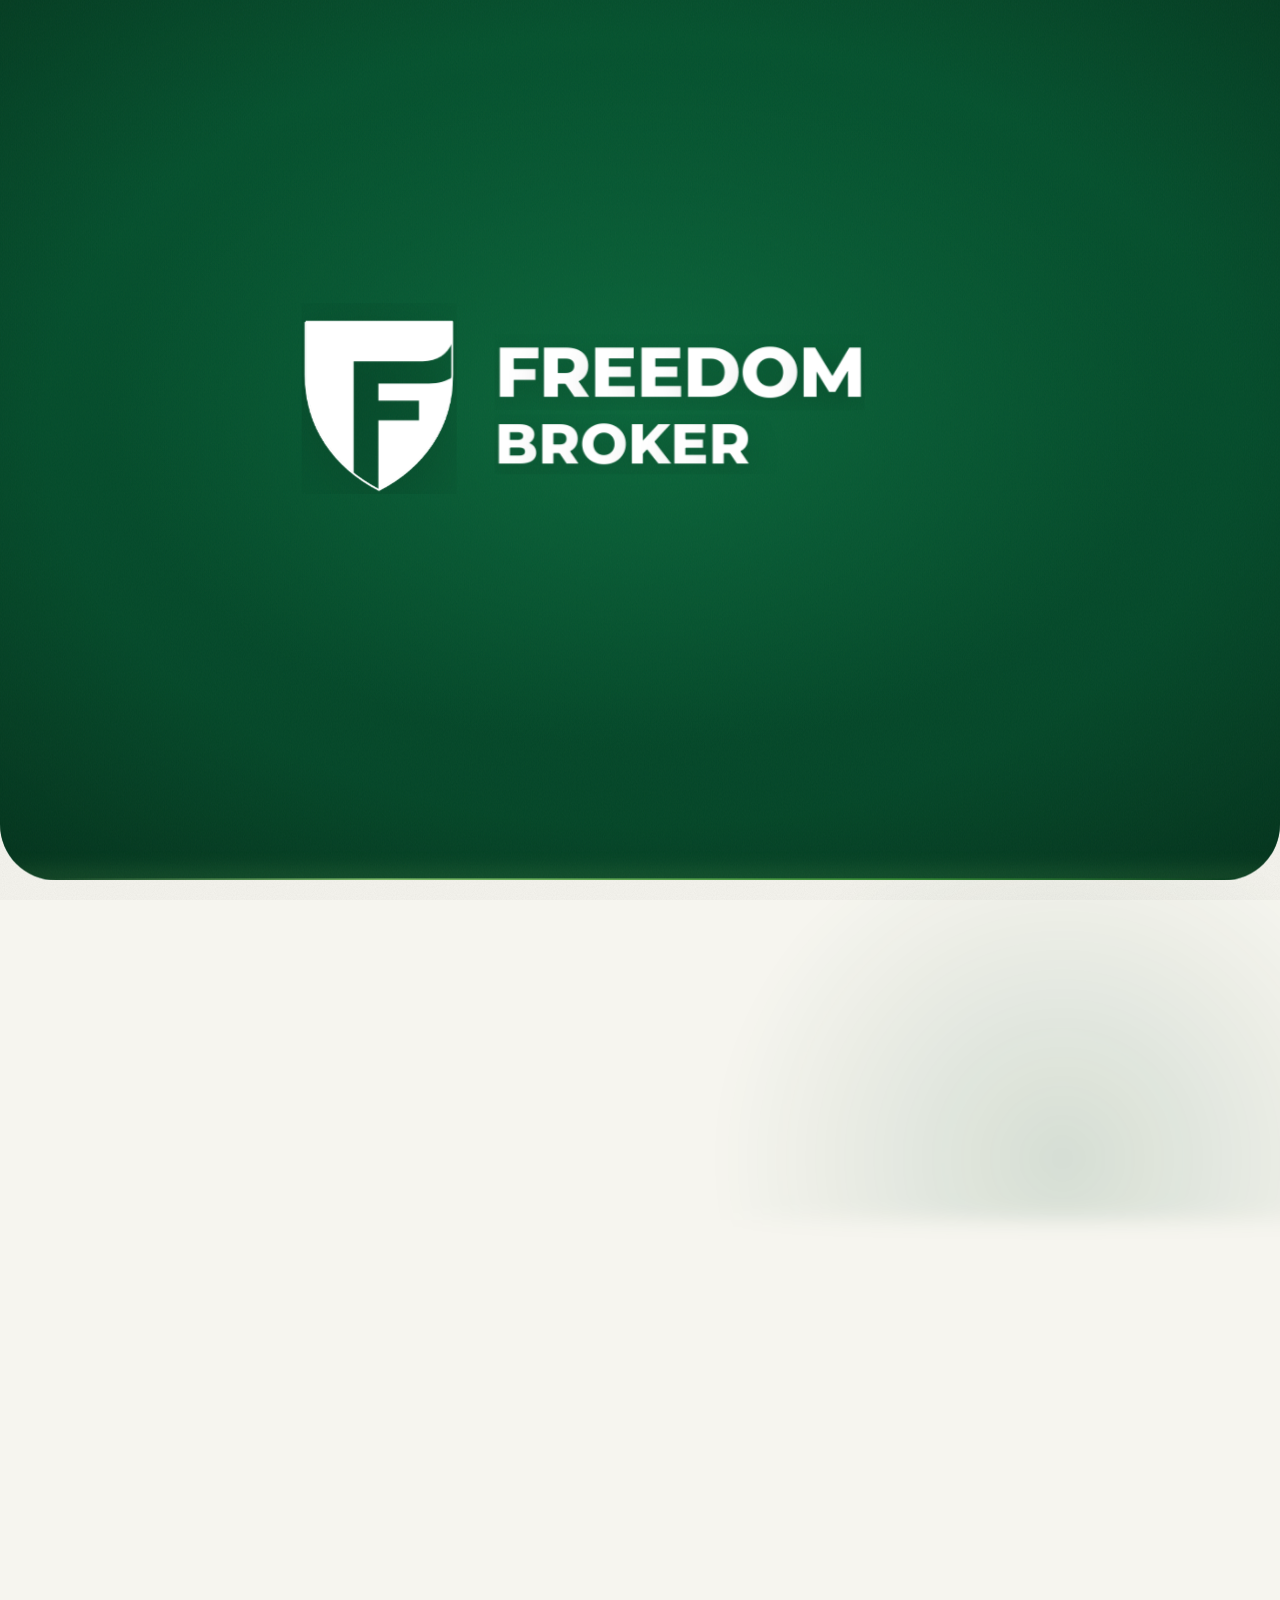
==== frontend/index.html @ d65a29f8 "feat(frontend): pro enterprise UI polishing, skeleton loaders, interactive charts and highlights CQA" ====
<!doctype html>
<html lang="ru">
<head>
<meta charset="utf-8">
<meta name="viewport" content="width=device-width, initial-scale=1">
<meta name="color-scheme" content="light dark">
<title>Freedom Broker · CQA</title>
<meta name="description" content="Conversation Quality Analytics — AI-оценка диалогов операторов по чек-листу">
<link rel="icon" href="data:image/svg+xml,%3Csvg xmlns='http://www.w3.org/2000/svg' viewBox='0 0 32 32'%3E%3Crect width='32' height='32' rx='8' fill='%230F5431'/%3E%3Cpath d='M10 24V9h12M10 16h9' stroke='white' stroke-width='3' fill='none' stroke-linecap='round'/%3E%3C/svg%3E">
<!-- Fonts are optional: the UI falls back to system stacks offline and inside D365. -->
<link rel="preconnect" href="https://fonts.googleapis.com">
<link rel="preconnect" href="https://fonts.gstatic.com" crossorigin>
<!-- Onest (UI, variable) and Montserrat (wordmark) cover cyrillic-ext (Kazakh: ә ғ қ ң ө ұ ү һ і). -->
<link rel="stylesheet" href="https://fonts.googleapis.com/css2?family=Unbounded:wght@200;300&family=Onest:wght@100..900&family=Montserrat:wght@800&family=JetBrains+Mono:wght@400;500&display=swap" media="print" onload="this.media='all'">
<link rel="stylesheet" href="css/tokens.css">
<link rel="stylesheet" href="css/base.css">
<link rel="stylesheet" href="css/components.css">
<link rel="stylesheet" href="css/animations.css">
<link rel="stylesheet" href="css/luxe.css">
<link rel="stylesheet" href="css/type.css">
<link rel="stylesheet" href="css/masthead.css">
<link rel="stylesheet" href="css/polish.css">
<link rel="stylesheet" href="css/splash.css">
<link rel="stylesheet" href="css/print.css">
<style>html, body { margin: 0; height: 100%; } body { background: #F6F5EF; } body:has(.cqa-root[data-theme="dark"]) { background: #040C08; }
  /* Brand green from the very first paint when the intro will play (no paper → green flash while modules load). */
  html.cqa-preintro body { background: #05532F; } html.cqa-preintro #cqa-app { visibility: hidden; }</style>
<script>
  (function () {
    try {
      var p = new URLSearchParams(location.search).get('intro');
      var seen = sessionStorage.getItem('cqa.intro.seen') === '1';
      if (p === '1' || (p !== '0' && !seen)) {
        document.documentElement.classList.add('cqa-preintro');
        setTimeout(function () { document.documentElement.classList.remove('cqa-preintro'); }, 4000);
      }
    } catch (e) { /* storage blocked: the splash decides on its own */ }
  })();
</script>
</head>
<body>
<div class="cqa-root" id="cqa-app" data-theme="light">
  <noscript><p style="padding:32px">Для работы CQA нужен JavaScript.</p></noscript>
</div>
<script type="module" src="js/app.js"></script>
</body>
</html>
---- frontend/css/tokens.css ----
/* Design tokens — scoped to .cqa-root so nothing leaks into a Dynamics 365 host.
   Direction: "private banking × editorial" — warm paper, forest ink, Freedom green as light. */
.cqa-root {
  --cqa-paper: #F6F5EF;          /* warm paper canvas */
  --cqa-surface: #FFFFFF;        /* raised surfaces */
  --cqa-ink: #07120C;
  --cqa-graphite: #4E5751;
  --cqa-mute: #67706A;           /* AA on paper */
  --cqa-mist: #ECEFE7;
  --cqa-mist-2: #E1E7DC;
  --cqa-line: rgba(7, 18, 12, .09);
  --cqa-line-strong: rgba(7, 18, 12, .16);
  --cqa-green: #51AF3D;
  --cqa-lime: #B8F28A;           /* glow highlight */
  --cqa-green-deep: #0F5431;
  --cqa-green-text: #0F5431;
  /* Brand background sampled from the official logo; a touch more saturated than --cqa-green-deep (#0F5431). */
  --cqa-brand-bg: #05532F;
  --cqa-vault: #04100A;
  --cqa-vault-grad:
    radial-gradient(120% 140% at 100% 0%, rgba(81, 175, 61, .38) 0%, transparent 46%),
    radial-gradient(90% 120% at 0% 100%, rgba(15, 84, 49, .9) 0%, transparent 60%),
    linear-gradient(160deg, #03100A 0%, #072215 55%, #0A2E1C 100%);
  --cqa-vault-ink: #F1F7EF;
  --cqa-vault-mute: #93AE9C;
  --cqa-vault-line: rgba(255, 255, 255, .1);
  --cqa-mint: #E2F3DA;
  --cqa-amber: #B27B00;
  --cqa-amber-text: #7E5600;
  --cqa-amber-soft: #F8EDD0;
  --cqa-red: #B3261E;
  --cqa-red-soft: #F9E3E0;
  --cqa-focus: 0 0 0 3px rgba(81, 175, 61, .4);
  --cqa-hatch: repeating-linear-gradient(135deg, rgba(178, 123, 0, .18) 0 4px, transparent 4px 8px);
  --cqa-glass: rgba(255, 255, 255, .62);
  --cqa-glass-line: rgba(255, 255, 255, .7);
  --cqa-shadow-soft: 0 1px 0 rgba(255, 255, 255, .8) inset, 0 20px 50px -28px rgba(7, 40, 22, .35);
  --cqa-shadow-float: 0 1px 0 rgba(255, 255, 255, .7) inset, 0 18px 40px -18px rgba(7, 40, 22, .35), 0 2px 6px rgba(7, 40, 22, .06);

  /* One confident grotesk for the whole product (Onest: Cyrillic incl. Kazakh); mono only for IDs/time/code. */
  --cqa-font-display: "Onest", "Manrope", system-ui, -apple-system, "Segoe UI", Roboto, Arial, sans-serif;
  --cqa-font-sans: "Onest", "Manrope", system-ui, -apple-system, "Segoe UI", Roboto, Arial, sans-serif;
  --cqa-font-serif: var(--cqa-font-sans);
  --cqa-font-mono: "JetBrains Mono", ui-monospace, "SFMono-Regular", Consolas, "Liberation Mono", monospace;
  --cqa-features: "kern", "calt";

  --cqa-r-card: 22px;
  --cqa-r-media: 28px;
  --cqa-r-pill: 9999px;
  --cqa-r-sm: 12px;

  --cqa-ease: cubic-bezier(.2, .8, .2, 1);
  --cqa-expo: cubic-bezier(.16, 1, .3, 1);
  --cqa-spring: cubic-bezier(.34, 1.56, .64, 1);
  --cqa-t-fast: 160ms;
  --cqa-t: 280ms;
  --cqa-t-slow: 700ms;

  --cqa-header-h: 84px;
  --cqa-ticker-h: 34px;

  color-scheme: light;
}

.cqa-root[data-theme="dark"] {
  --cqa-paper: #040C08;
  --cqa-surface: #0A1711;
  --cqa-ink: #EEF6EF;
  --cqa-graphite: #B5C3B9;
  --cqa-mute: #8B9C91;
  --cqa-mist: #0E1E16;
  --cqa-mist-2: #13281D;
  --cqa-line: rgba(220, 255, 230, .08);
  --cqa-line-strong: rgba(220, 255, 230, .16);
  --cqa-green-text: #8FE07A;
  --cqa-green-deep: #1E8A4C;
  --cqa-mint: #12331F;
  --cqa-amber-text: #E8BC57;
  --cqa-amber-soft: #2C220E;
  --cqa-red: #F07A70;
  --cqa-red-soft: #3A1513;
  --cqa-glass: rgba(10, 23, 17, .6);
  --cqa-glass-line: rgba(220, 255, 230, .1);
  --cqa-shadow-soft: 0 1px 0 rgba(255, 255, 255, .04) inset, 0 24px 60px -30px rgba(0, 0, 0, .8);
  --cqa-shadow-float: 0 1px 0 rgba(255, 255, 255, .05) inset, 0 20px 50px -20px rgba(0, 0, 0, .8);
  color-scheme: dark;
}
---- frontend/css/base.css ----
/* Base — every rule is scoped under .cqa-root. */
.cqa-root {
  font-family: var(--cqa-font-sans);
  font-feature-settings: var(--cqa-features);
  font-size: 14px;
  line-height: 1.5;
  color: var(--cqa-ink);
  background: var(--cqa-paper);
  -webkit-font-smoothing: antialiased;
  text-rendering: optimizeLegibility;
  min-height: 100%;
}
.cqa-root *, .cqa-root *::before, .cqa-root *::after { box-sizing: border-box; }
.cqa-root :where(h1, h2, h3, h4, p, ol, ul, figure, dl, dd) { margin: 0; padding: 0; }
.cqa-root :where(ol, ul) { list-style: none; }
.cqa-root :where(button, input, select, textarea) { font: inherit; color: inherit; }
.cqa-root :where(button) { cursor: pointer; background: none; border: 0; padding: 0; }
.cqa-root :where(a) { color: var(--cqa-green-text); text-decoration: none; }
.cqa-root :where(table) { border-collapse: collapse; width: 100%; }
.cqa-root :where(svg) { flex-shrink: 0; }
.cqa-root :focus { outline: none; }
.cqa-root :focus-visible { box-shadow: var(--cqa-focus); border-radius: 8px; }
.cqa-root ::selection { background: rgba(81, 175, 61, .28); }
.cqa-root [hidden] { display: none !important; }

.cqa-sr {
  position: absolute !important; width: 1px; height: 1px; overflow: hidden;
  clip: rect(0 0 0 0); white-space: nowrap; margin: -1px; padding: 0; border: 0;
}

/* Typography */
.cqa-eyebrow {
  font-family: var(--cqa-font-mono); font-size: 11px; font-weight: 500;
  letter-spacing: .14em; text-transform: uppercase; color: var(--cqa-mute);
}
.cqa-display {
  font-family: var(--cqa-font-display); font-size: clamp(44px, 6.4vw, 104px); font-weight: 300;
  letter-spacing: -.055em; line-height: .92; text-wrap: balance;
}
.cqa-h2 { font-family: var(--cqa-font-display); font-size: 30px; font-weight: 400; letter-spacing: -.035em; line-height: 1.1; }
.cqa-h3 { font-family: var(--cqa-font-display); font-size: 16px; font-weight: 500; letter-spacing: -.02em; line-height: 1.3; }
.cqa-lead { font-family: var(--cqa-font-serif); font-style: italic; font-size: 22px; line-height: 1.3; color: var(--cqa-graphite); max-width: 52ch; }
.cqa-serif { font-family: var(--cqa-font-serif); font-style: italic; font-weight: 500; }
.cqa-muted { color: var(--cqa-graphite); }
.cqa-mute { color: var(--cqa-mute); }
.cqa-mono { font-family: var(--cqa-font-mono); font-size: 12.5px; letter-spacing: 0; }
.cqa-num { font-variant-numeric: tabular-nums; font-feature-settings: var(--cqa-features); }
.cqa-small { font-size: 12.5px; }

.cqa-kbd {
  display: inline-flex; align-items: center; justify-content: center; min-width: 22px; height: 22px; padding: 0 6px;
  font-family: var(--cqa-font-mono); font-size: 11.5px; border: 1px solid var(--cqa-line);
  border-bottom-width: 2px; border-radius: 6px; background: var(--cqa-paper); color: var(--cqa-graphite);
}

.cqa-row { display: flex; align-items: center; gap: 8px; }
.cqa-row--wrap { flex-wrap: wrap; }
.cqa-row--between { justify-content: space-between; }
.cqa-stack-y { display: flex; flex-direction: column; gap: 12px; }
.cqa-grow { flex: 1 1 auto; min-width: 0; }
.cqa-hr { height: 1px; background: var(--cqa-line); border: 0; margin: 16px 0; }
---- frontend/css/components.css ----
/* ═══════════════════ Shell ═══════════════════ */
.cqa-app { display: flex; flex-direction: column; min-height: 100vh; }
.cqa-header {
  position: sticky; top: 0; z-index: 30; background: color-mix(in srgb, var(--cqa-paper) 92%, transparent);
  backdrop-filter: saturate(1.4) blur(10px); border-bottom: 1px solid var(--cqa-line);
}
.cqa-header__inner {
  height: var(--cqa-header-h); display: flex; align-items: center; gap: 24px;
  padding: 0 32px; max-width: 1760px; margin: 0 auto;
}
.cqa-brand { display: flex; align-items: center; gap: 10px; color: var(--cqa-ink); white-space: nowrap; }
.cqa-nav { display: flex; gap: 4px; }
.cqa-nav__link {
  display: inline-flex; align-items: center; gap: 8px; height: 36px; padding: 0 14px;
  border-radius: var(--cqa-r-pill); color: var(--cqa-graphite); font-weight: 500; white-space: nowrap;
  transition: background var(--cqa-t-fast) var(--cqa-ease), color var(--cqa-t-fast) var(--cqa-ease);
}
.cqa-nav__link:hover { background: var(--cqa-mist); color: var(--cqa-ink); }
.cqa-nav__link.is-active { background: var(--cqa-green-deep); color: #fff; }
.cqa-nav__count {
  font-family: var(--cqa-font-mono); font-size: 11px; min-width: 18px; height: 18px; padding: 0 5px;
  border-radius: 9px; background: var(--cqa-amber); color: #fff; display: inline-grid; place-items: center;
}
.cqa-header__tools { margin-left: auto; display: flex; align-items: center; gap: 10px; }
.cqa-source {
  display: inline-flex; align-items: center; gap: 8px; height: 30px; padding: 0 12px;
  border: 1px solid var(--cqa-line); border-radius: var(--cqa-r-pill);
  font-family: var(--cqa-font-mono); font-size: 11.5px; color: var(--cqa-graphite); letter-spacing: .03em; white-space: nowrap;
}
.cqa-dot { width: 8px; height: 8px; border-radius: 50%; background: var(--cqa-mute); }
.cqa-dot--on { background: var(--cqa-green); box-shadow: 0 0 0 3px rgba(81, 175, 61, .2); }
.cqa-dot--off { background: var(--cqa-red); }

/* Segmented control */
.cqa-seg {
  display: inline-flex; padding: 3px; background: var(--cqa-mist); border-radius: var(--cqa-r-pill); gap: 2px;
}
.cqa-seg__btn {
  height: 28px; padding: 0 12px; border-radius: var(--cqa-r-pill); font-size: 12.5px; font-weight: 500;
  color: var(--cqa-graphite); display: inline-flex; align-items: center; gap: 6px;
  transition: background var(--cqa-t-fast) var(--cqa-ease), color var(--cqa-t-fast);
}
.cqa-seg__btn:hover { color: var(--cqa-ink); }
.cqa-seg__btn.is-active { background: var(--cqa-paper); color: var(--cqa-ink); box-shadow: 0 0 0 1px var(--cqa-line); }
.cqa-root[data-theme="dark"] .cqa-seg__btn.is-active { background: var(--cqa-green-deep); color: #fff; box-shadow: none; }

/* Ticker */
.cqa-ticker {
  height: var(--cqa-ticker-h); overflow: hidden; border-bottom: 1px solid var(--cqa-line);
  background: var(--cqa-vault); color: var(--cqa-vault-ink); position: relative;
  mask-image: linear-gradient(90deg, transparent, #000 4%, #000 96%, transparent);
}
.cqa-ticker__track {
  display: inline-flex; white-space: nowrap; height: 100%; align-items: center;
  font-family: var(--cqa-font-mono); font-size: 12px; letter-spacing: .02em;
  animation: cqa-ticker 60s linear infinite;
}
.cqa-ticker__group { display: inline-flex; gap: 32px; padding-right: 32px; align-items: center; }
.cqa-ticker:hover .cqa-ticker__track { animation-play-state: paused; }
.cqa-ticker__item b { font-weight: 500; color: #fff; }
.cqa-ticker__up { color: #8BE07A; }
.cqa-ticker__down { color: #FF9A92; }
.cqa-ticker__sep { color: var(--cqa-vault-mute); }

.cqa-main { flex: 1; width: 100%; max-width: 1760px; margin: 0 auto; }
.cqa-page { padding: 40px 32px 80px; }
.cqa-page__head { display: flex; align-items: flex-end; justify-content: space-between; gap: 24px; margin-bottom: 32px; flex-wrap: wrap; }
.cqa-page__title { display: flex; flex-direction: column; gap: 12px; }

/* ═══════════════════ Buttons ═══════════════════ */
.cqa-btn {
  --h: 40px;
  display: inline-flex; align-items: center; justify-content: center; gap: 8px; height: var(--h); padding: 0 18px;
  border-radius: var(--cqa-r-pill); font-weight: 500; font-size: 14px; white-space: nowrap; user-select: none;
  transition: background var(--cqa-t-fast) var(--cqa-ease), color var(--cqa-t-fast), transform var(--cqa-t-fast) var(--cqa-ease), box-shadow var(--cqa-t-fast);
}
.cqa-btn:active:not(:disabled) { transform: scale(.98); }
.cqa-btn:disabled { opacity: .45; cursor: not-allowed; }
.cqa-btn--primary { background: var(--cqa-green-deep); color: #fff; box-shadow: rgba(255, 255, 255, .08) 0 1px 0 inset; }
.cqa-btn--primary:hover:not(:disabled) { background: #1A7A3F; }
.cqa-btn--secondary { background: var(--cqa-mist); color: var(--cqa-ink); }
.cqa-btn--secondary:hover:not(:disabled) { background: var(--cqa-mist-2); }
.cqa-btn--line { background: transparent; color: var(--cqa-ink); box-shadow: inset 0 0 0 1px var(--cqa-line); }
.cqa-btn--line:hover:not(:disabled) { background: var(--cqa-mist); }
.cqa-btn--danger { background: var(--cqa-red-soft); color: var(--cqa-red); }
.cqa-btn--danger:hover:not(:disabled) { background: var(--cqa-red); color: #fff; }
.cqa-btn--vault { background: rgba(255, 255, 255, .1); color: #fff; }
.cqa-btn--vault:hover:not(:disabled) { background: rgba(255, 255, 255, .18); }
.cqa-btn--sm { --h: 32px; padding: 0 14px; font-size: 13px; }
.cqa-btn--xs { --h: 26px; padding: 0 10px; font-size: 12px; gap: 6px; }
.cqa-btn--icon { width: var(--h); padding: 0; }
.cqa-btn--attention { animation: cqa-attention 1.6s var(--cqa-ease) 2; }

.cqa-link {
  position: relative; color: var(--cqa-green-text); font-weight: 500; display: inline-flex; align-items: center; gap: 6px;
  background-image: linear-gradient(currentColor, currentColor); background-size: 0% 1px; background-repeat: no-repeat;
  background-position: 0 100%; transition: background-size var(--cqa-t) var(--cqa-ease);
}
.cqa-link:hover { background-size: 100% 1px; }

/* ═══════════════════ Forms ═══════════════════ */
.cqa-field { display: flex; flex-direction: column; gap: 6px; min-width: 0; }
.cqa-field__label { font-size: 12.5px; font-weight: 500; color: var(--cqa-graphite); }
.cqa-field__hint { font-size: 12px; color: var(--cqa-mute); }
.cqa-input, .cqa-select, .cqa-textarea {
  width: 100%; height: 40px; padding: 0 14px; background: var(--cqa-mist); border: 1px solid transparent;
  border-radius: 12px; color: var(--cqa-ink); transition: border-color var(--cqa-t-fast), background var(--cqa-t-fast), box-shadow var(--cqa-t-fast);
}
.cqa-input:hover, .cqa-select:hover, .cqa-textarea:hover { border-color: var(--cqa-line); }
.cqa-input:focus, .cqa-select:focus, .cqa-textarea:focus { background: var(--cqa-paper); border-color: var(--cqa-green); box-shadow: var(--cqa-focus); }
.cqa-input--mono { font-family: var(--cqa-font-mono); font-size: 13px; letter-spacing: .02em; }
.cqa-input--sm, .cqa-select--sm { height: 32px; font-size: 13px; padding: 0 10px; border-radius: 10px; }
.cqa-select { appearance: none; padding-right: 34px; background-image: url("data:image/svg+xml,%3Csvg xmlns='http://www.w3.org/2000/svg' width='12' height='12' viewBox='0 0 24 24' fill='none' stroke='%235A615D' stroke-width='2'%3E%3Cpath d='M6 9l6 6 6-6'/%3E%3C/svg%3E"); background-repeat: no-repeat; background-position: right 12px center; }
.cqa-textarea { height: auto; min-height: 96px; padding: 10px 14px; resize: vertical; line-height: 1.5; }
.cqa-input[aria-invalid="true"], .cqa-textarea[aria-invalid="true"] { border-color: var(--cqa-red); }
.cqa-check { display: inline-flex; align-items: center; gap: 8px; cursor: pointer; font-size: 13.5px; }
.cqa-check input { width: 16px; height: 16px; accent-color: var(--cqa-green-deep); margin: 0; }

.cqa-switch { position: relative; display: inline-flex; align-items: center; gap: 10px; cursor: pointer; font-size: 13.5px; }
.cqa-switch input { position: absolute; opacity: 0; width: 1px; height: 1px; }
.cqa-switch__track { width: 36px; height: 20px; border-radius: 10px; background: var(--cqa-line); position: relative; transition: background var(--cqa-t-fast); }
.cqa-switch__track::after { content: ""; position: absolute; top: 2px; left: 2px; width: 16px; height: 16px; border-radius: 50%; background: #fff; transition: transform var(--cqa-t) var(--cqa-spring); box-shadow: 0 1px 2px rgba(0,0,0,.2); }
.cqa-switch input:checked + .cqa-switch__track { background: var(--cqa-green-deep); }
.cqa-switch input:checked + .cqa-switch__track::after { transform: translateX(16px); }
.cqa-switch input:focus-visible + .cqa-switch__track { box-shadow: var(--cqa-focus); }

input[type="range"].cqa-range { width: 100%; accent-color: var(--cqa-green-deep); height: 20px; margin: 0; }

/* ═══════════════════ Surfaces ═══════════════════ */
.cqa-card { background: var(--cqa-mist); border-radius: var(--cqa-r-card); padding: 24px; transition: background var(--cqa-t) var(--cqa-ease); }
.cqa-card--line { background: var(--cqa-paper); box-shadow: inset 0 0 0 1px var(--cqa-line); }
.cqa-card--hover:hover { background: var(--cqa-mist-2); }
.cqa-card--pad-lg { padding: 32px 40px; }
.cqa-vault { background: var(--cqa-vault-grad); color: var(--cqa-vault-ink); border-radius: var(--cqa-r-media); padding: 28px; position: relative; overflow: hidden; }
.cqa-vault .cqa-eyebrow { color: var(--cqa-vault-mute); }
.cqa-vault .cqa-muted, .cqa-vault .cqa-mute { color: var(--cqa-vault-mute); }

/* ═══════════════════ Badges ═══════════════════ */
.cqa-badge {
  display: inline-flex; align-items: center; gap: 5px; height: 24px; padding: 0 10px; border-radius: var(--cqa-r-pill);
  font-size: 12px; font-weight: 500; background: var(--cqa-mist); color: var(--cqa-graphite); white-space: nowrap;
}
.cqa-badge--mono { font-family: var(--cqa-font-mono); font-size: 11px; letter-spacing: .04em; }
.cqa-badge--green { background: var(--cqa-mint); color: var(--cqa-green-text); }
.cqa-badge--solid { background: var(--cqa-green-deep); color: #fff; }
.cqa-badge--red { background: var(--cqa-red-soft); color: var(--cqa-red); }
.cqa-badge--amber { background: var(--cqa-amber-soft); color: var(--cqa-amber-text); }
.cqa-badge--line { background: transparent; box-shadow: inset 0 0 0 1px var(--cqa-line); }
.cqa-badge--sm { height: 20px; padding: 0 8px; font-size: 11px; }

.cqa-answer {
  display: inline-flex; align-items: center; gap: 6px; height: 26px; padding: 0 12px; border-radius: var(--cqa-r-pill);
  font-size: 12.5px; font-weight: 600; white-space: nowrap;
}
.cqa-answer--yes { background: var(--cqa-mint); color: var(--cqa-green-text); }
.cqa-answer--no { background: var(--cqa-red-soft); color: var(--cqa-red); }
.cqa-answer--na { background: var(--cqa-amber-soft) var(--cqa-hatch); color: var(--cqa-amber-text); }
.cqa-answer--flag { background: var(--cqa-red); color: #fff; }
.cqa-answer--scale { background: var(--cqa-mist); color: var(--cqa-ink); padding-left: 8px; }
.cqa-answer--none { background: transparent; box-shadow: inset 0 0 0 1px var(--cqa-line); color: var(--cqa-mute); }
.cqa-steps { display: inline-flex; gap: 2px; }
.cqa-steps__seg { width: 10px; height: 8px; border-radius: 2px; background: var(--cqa-line); }
.cqa-steps__seg.is-on { background: var(--cqa-green); }
.cqa-steps__seg.is-sel { background: var(--cqa-green-deep); }

.cqa-delta { display: inline-flex; align-items: center; gap: 3px; height: 24px; padding: 0 9px; border-radius: var(--cqa-r-pill); font-family: var(--cqa-font-mono); font-size: 12px; font-weight: 500; }
.cqa-delta--up { background: rgba(81, 175, 61, .18); color: #7ED36A; }
.cqa-delta--down { background: rgba(229, 103, 94, .18); color: #FF9A92; }
.cqa-delta--flat { background: rgba(255, 255, 255, .1); color: var(--cqa-vault-mute); }
.cqa-delta--paper.cqa-delta--up { color: var(--cqa-green-text); background: var(--cqa-mint); }
.cqa-delta--paper.cqa-delta--down { color: var(--cqa-red); background: var(--cqa-red-soft); }

.cqa-chan { display: inline-flex; align-items: center; gap: 6px; color: var(--cqa-graphite); font-size: 13px; }

/* ═══════════════════ Table ═══════════════════ */
.cqa-table-wrap { overflow-x: auto; border-radius: var(--cqa-r-card); box-shadow: inset 0 0 0 1px var(--cqa-line); }
.cqa-table th, .cqa-table td { text-align: left; padding: 0 14px; height: 52px; border-bottom: 1px solid var(--cqa-line); white-space: nowrap; }
.cqa-table th { height: 44px; font-family: var(--cqa-font-mono); font-size: 11px; font-weight: 500; letter-spacing: .05em; text-transform: uppercase; color: var(--cqa-mute); background: var(--cqa-paper); position: sticky; top: 0; z-index: 1; }
.cqa-table tbody tr:last-child td { border-bottom: 0; }
.cqa-table tbody tr { cursor: pointer; transition: background var(--cqa-t-fast); }
.cqa-table tbody tr:hover { background: var(--cqa-mist); }
.cqa-table tbody tr.is-selected { background: color-mix(in srgb, var(--cqa-mint) 70%, transparent); }
.cqa-table td.cqa-td-num, .cqa-table th.cqa-td-num { text-align: right; }
.cqa-th-sort { display: inline-flex; align-items: center; gap: 4px; text-transform: inherit; letter-spacing: inherit; color: inherit; font: inherit; }
.cqa-th-sort:hover { color: var(--cqa-ink); }
.cqa-th-sort[data-active] { color: var(--cqa-ink); }
.cqa-score-cell { font-weight: 600; font-size: 15px; }
.cqa-score-cell--hi { color: var(--cqa-green-text); }
.cqa-score-cell--mid { color: var(--cqa-amber-text); }
.cqa-score-cell--lo { color: var(--cqa-red); }

/* ═══════════════════ Skeleton / empty ═══════════════════ */
.cqa-skel { border-radius: 8px; background: linear-gradient(90deg, var(--cqa-mist) 0%, var(--cqa-mist-2) 40%, var(--cqa-mist) 80%); background-size: 300% 100%; animation: cqa-shimmer 1.4s ease-in-out infinite; }
.cqa-empty { display: flex; flex-direction: column; align-items: center; text-align: center; gap: 12px; padding: 56px 24px; color: var(--cqa-graphite); }
.cqa-empty svg.cqa-illu { color: var(--cqa-green-deep); opacity: .85; }
.cqa-error-box { display: flex; align-items: flex-start; gap: 12px; padding: 16px 20px; border-radius: var(--cqa-r-card); background: var(--cqa-red-soft); color: var(--cqa-red); }
.cqa-error-box p { color: var(--cqa-ink); }
.cqa-notice { display: flex; align-items: flex-start; gap: 10px; padding: 12px 16px; border-radius: 12px; background: var(--cqa-amber-soft); color: var(--cqa-amber-text); font-size: 13px; }
.cqa-notice--info { background: var(--cqa-mint); color: var(--cqa-green-text); }

/* ═══════════════════ Toast ═══════════════════ */
.cqa-toasts { position: fixed; right: 24px; bottom: 24px; z-index: 80; display: flex; flex-direction: column; gap: 10px; align-items: flex-end; pointer-events: none; }
.cqa-toast {
  pointer-events: auto; min-width: 300px; max-width: 440px; display: flex; gap: 12px; align-items: center;
  padding: 14px 16px 14px 14px; border-radius: 16px; background: var(--cqa-vault); color: var(--cqa-vault-ink);
  animation: cqa-toast-in var(--cqa-t) var(--cqa-ease) both;
}
.cqa-toast.is-leaving { animation: cqa-toast-out 220ms var(--cqa-ease) both; }
.cqa-toast__icon { width: 32px; height: 32px; border-radius: 50%; display: grid; place-items: center; background: rgba(81, 175, 61, .2); color: #8BE07A; }
.cqa-toast--error .cqa-toast__icon { background: rgba(229, 103, 94, .2); color: #FF9A92; }
.cqa-toast--info .cqa-toast__icon { background: rgba(255, 255, 255, .1); color: #fff; }
.cqa-toast__title { font-weight: 600; font-size: 13.5px; }
.cqa-toast__msg { font-family: var(--cqa-font-mono); font-size: 12px; color: var(--cqa-vault-mute); }
.cqa-toast__action { margin-left: auto; }

/* ═══════════════════ Modal ═══════════════════ */
.cqa-modal-backdrop { position: fixed; inset: 0; z-index: 70; background: rgba(7, 26, 16, .42); display: grid; place-items: center; padding: 24px; animation: cqa-fade-in var(--cqa-t) var(--cqa-ease); }
.cqa-modal { width: min(560px, 100%); max-height: calc(100vh - 48px); overflow: auto; background: var(--cqa-paper); border-radius: 24px; padding: 28px; animation: cqa-pop-in var(--cqa-t) var(--cqa-ease); }
.cqa-modal--lg { width: min(860px, 100%); }
.cqa-modal__head { display: flex; align-items: flex-start; justify-content: space-between; gap: 16px; margin-bottom: 18px; }
.cqa-modal__body { display: flex; flex-direction: column; gap: 16px; }
.cqa-modal__foot { display: flex; justify-content: flex-end; gap: 10px; margin-top: 24px; flex-wrap: wrap; }

/* ═══════════════════ Odometer & gauge ═══════════════════ */
.cqa-odo { display: inline-flex; align-items: baseline; font-variant-numeric: tabular-nums; line-height: 1; height: 1em; overflow: hidden; }
.cqa-odo__col { display: inline-block; height: 1em; overflow: hidden; width: .62em; text-align: center; }
.cqa-odo__strip { display: flex; flex-direction: column; transition: transform 900ms var(--cqa-ease); }
.cqa-odo__strip span { height: 1em; line-height: 1; display: block; }
.cqa-odo__sep { display: inline-block; width: .3em; text-align: center; }

.cqa-gauge { display: block; transform: rotate(-90deg); }
.cqa-gauge__track { stroke: var(--cqa-vault-line); }
.cqa-gauge__bar { transition: stroke-dashoffset 1100ms var(--cqa-ease), stroke 600ms var(--cqa-ease); stroke-linecap: round; }

/* ═══════════════════ Score hero ═══════════════════ */
.cqa-score { display: grid; grid-template-columns: auto 1fr; gap: 28px; align-items: center; }
.cqa-score__ring { position: relative; width: 168px; height: 168px; }
.cqa-score__ring > svg { position: absolute; inset: 0; }
.cqa-score__value { position: absolute; inset: 0; display: flex; flex-direction: column; align-items: center; justify-content: center; gap: 6px; }
.cqa-score__num { font-size: 44px; font-weight: 400; letter-spacing: -.03em; }
.cqa-score__of { font-family: var(--cqa-font-mono); font-size: 11px; color: var(--cqa-vault-mute); letter-spacing: .06em; }
.cqa-score__info { display: flex; flex-direction: column; gap: 12px; min-width: 0; }
.cqa-score__title { font-size: 22px; font-weight: 500; letter-spacing: -.02em; }
.cqa-score__meta { display: flex; flex-wrap: wrap; gap: 6px 14px; font-family: var(--cqa-font-mono); font-size: 11.5px; color: var(--cqa-vault-mute); }
.cqa-score__nc { font-size: 13px; color: var(--cqa-vault-mute); max-width: 36ch; }
.cqa-score__orig { font-size: 12.5px; color: var(--cqa-vault-mute); }
.cqa-score__orig s { color: var(--cqa-vault-mute); }

.cqa-gross {
  position: relative; display: flex; align-items: center; gap: 12px; padding: 12px 16px; border-radius: 14px;
  background: rgba(179, 38, 30, .22); color: #FFD9D6; border: 1px solid rgba(255, 140, 130, .35);
}
.cqa-gross--paper { background: var(--cqa-red-soft); color: var(--cqa-red); border-color: transparent; }
.cqa-gross__icon { position: relative; width: 34px; height: 34px; border-radius: 50%; display: grid; place-items: center; background: var(--cqa-red); color: #fff; }
.cqa-gross__icon::after { content: ""; position: absolute; inset: 0; border-radius: 50%; border: 2px solid var(--cqa-red); animation: cqa-ring-once 1.4s var(--cqa-ease) .4s 1 both; }
.cqa-gross__title { font-weight: 600; font-size: 13.5px; }
.cqa-gross__text { font-size: 12.5px; opacity: .9; }

/* Sections strip */
.cqa-sections { display: grid; grid-template-columns: repeat(auto-fit, minmax(150px, 1fr)); gap: 10px; }
.cqa-sec { background: var(--cqa-mist); border-radius: 14px; padding: 14px 16px; display: flex; flex-direction: column; gap: 8px; }
.cqa-sec__name { font-size: 12.5px; color: var(--cqa-graphite); line-height: 1.3; min-height: 2.6em; }
.cqa-sec__val { font-size: 20px; font-weight: 500; letter-spacing: -.02em; }
.cqa-sec__val small { font-size: 12px; color: var(--cqa-mute); font-weight: 400; }
.cqa-bar { height: 4px; border-radius: 2px; background: var(--cqa-line); overflow: hidden; }
.cqa-bar__fill { height: 100%; border-radius: 2px; background: var(--cqa-green); transform-origin: left; transition: transform 900ms var(--cqa-ease); }

/* "How the total is computed" */
.cqa-calc { border-radius: var(--cqa-r-card); box-shadow: inset 0 0 0 1px var(--cqa-line); }
.cqa-calc > summary { list-style: none; cursor: pointer; display: flex; align-items: center; gap: 10px; padding: 16px 20px; font-weight: 600; }
.cqa-calc > summary::-webkit-details-marker { display: none; }
.cqa-calc > summary .cqa-icon { transition: transform var(--cqa-t) var(--cqa-ease); }
.cqa-calc[open] > summary .cqa-icon { transform: rotate(90deg); }
.cqa-calc__body { padding: 0 20px 20px; display: flex; flex-direction: column; gap: 18px; }
.cqa-calc__steps { counter-reset: step; display: flex; flex-direction: column; gap: 10px; }
.cqa-calc__step { display: grid; grid-template-columns: 28px 1fr auto; gap: 10px; align-items: baseline; font-size: 13.5px; }
.cqa-calc__step::before { counter-increment: step; content: counter(step, decimal-leading-zero); font-family: var(--cqa-font-mono); font-size: 11px; color: var(--cqa-green-text); }
.cqa-calc__formula { font-family: var(--cqa-font-mono); font-size: 12px; color: var(--cqa-graphite); text-align: right; }
.cqa-stack { display: flex; height: 28px; border-radius: 8px; overflow: hidden; gap: 2px; }
.cqa-stack__seg { height: 100%; min-width: 0; flex-basis: 0; background: var(--cqa-green); color: #fff; font-family: var(--cqa-font-mono); font-size: 10.5px; display: grid; place-items: center; overflow: hidden; white-space: nowrap; transition: flex-grow 1100ms var(--cqa-ease), background 600ms; }
.cqa-stack__seg:nth-child(odd) { background: var(--cqa-green-deep); }
.cqa-stack__seg--na { background: var(--cqa-amber-soft) var(--cqa-hatch) !important; color: var(--cqa-amber-text); }
.cqa-stack-legend { display: flex; justify-content: space-between; font-family: var(--cqa-font-mono); font-size: 11px; color: var(--cqa-mute); }

/* ═══════════════════ Ledger (criteria) ═══════════════════ */
.cqa-ledger { display: flex; flex-direction: column; gap: 8px; }
.cqa-crit {
  border-radius: var(--cqa-r-card); background: var(--cqa-paper); box-shadow: inset 0 0 0 1px var(--cqa-line);
  transition: background var(--cqa-t) var(--cqa-ease), box-shadow var(--cqa-t);
  animation: cqa-ledger-in 420ms var(--cqa-ease) both; animation-delay: calc(var(--i, 0) * 60ms);
}
.cqa-crit:hover { background: color-mix(in srgb, var(--cqa-mist) 55%, var(--cqa-paper)); }
.cqa-crit:focus-visible, .cqa-crit.is-focused { box-shadow: inset 0 0 0 1.5px var(--cqa-green); }
.cqa-crit--gross { box-shadow: inset 0 0 0 1.5px var(--cqa-red); }
.cqa-crit__head { display: grid; grid-template-columns: 32px 1fr auto auto; gap: 12px; align-items: center; padding: 14px 18px 10px; }
.cqa-crit__num { font-family: var(--cqa-font-mono); font-size: 12px; color: var(--cqa-green-text); }
.cqa-crit__title { font-weight: 600; font-size: 14.5px; line-height: 1.3; }
.cqa-crit__sub { font-size: 12px; color: var(--cqa-mute); font-weight: 400; margin-top: 2px; }
.cqa-crit__pts { font-size: 15px; font-weight: 600; text-align: right; min-width: 92px; }
.cqa-crit__pts small { display: block; font-size: 11px; font-weight: 400; color: var(--cqa-mute); }
.cqa-crit__pts--pos { color: var(--cqa-green-text); }
.cqa-crit__pts--zero { color: var(--cqa-mute); }
.cqa-crit__body { padding: 0 18px 16px 62px; display: flex; flex-direction: column; gap: 10px; }
.cqa-crit__expl { color: var(--cqa-ink); font-size: 13.5px; line-height: 1.55; }
.cqa-crit__na { font-size: 13px; color: var(--cqa-amber-text); display: flex; gap: 6px; align-items: flex-start; }
.cqa-crit__meta { display: flex; flex-wrap: wrap; align-items: center; gap: 6px 16px; font-size: 12px; color: var(--cqa-graphite); }
.cqa-crit__meta b { font-weight: 500; color: var(--cqa-ink); }
.cqa-crit__actions { display: flex; gap: 8px; flex-wrap: wrap; }
.cqa-crit__override { display: flex; align-items: center; gap: 8px; flex-wrap: wrap; font-size: 12.5px; padding: 10px 12px; border-radius: 12px; background: var(--cqa-mist); }
.cqa-crit__override s { color: var(--cqa-mute); }
.cqa-crit.is-flip-out { animation: cqa-flip-out 220ms ease-in both; }
.cqa-crit.is-flip-in { animation: cqa-flip-in 320ms var(--cqa-ease) both; }
.cqa-second { display: flex; flex-direction: column; gap: 10px; padding: 16px 18px; border-radius: var(--cqa-r-card); background: var(--cqa-vault-grad); color: var(--cqa-vault-ink); }
.cqa-second .cqa-eyebrow { color: var(--cqa-vault-mute); }
.cqa-second__cols { display: grid; grid-template-columns: 1fr 1fr; gap: 14px; }

.cqa-evidence {
  display: inline-flex; align-items: center; gap: 8px; max-width: 100%; padding: 6px 12px 6px 6px; border-radius: 12px;
  background: var(--cqa-mist); text-align: left; font-size: 12.5px; color: var(--cqa-ink);
  transition: background var(--cqa-t-fast), transform var(--cqa-t-fast);
}
.cqa-evidence:hover { background: var(--cqa-mint); }
.cqa-evidence:active { transform: scale(.98); }
.cqa-evidence__idx { font-family: var(--cqa-font-mono); font-size: 11px; height: 22px; padding: 0 7px; border-radius: 7px; background: var(--cqa-paper); color: var(--cqa-green-text); display: inline-grid; place-items: center; flex-shrink: 0; }
.cqa-evidence__q { overflow: hidden; text-overflow: ellipsis; white-space: nowrap; font-style: italic; color: var(--cqa-graphite); }
.cqa-evidence--range .cqa-evidence__idx { color: var(--cqa-amber-text); }

.cqa-conf { display: inline-flex; align-items: center; gap: 6px; }
.cqa-conf__bar { width: 48px; height: 4px; border-radius: 2px; background: var(--cqa-line); overflow: hidden; }
.cqa-conf__fill { height: 100%; background: var(--cqa-green); }
.cqa-conf--low .cqa-conf__fill { background: var(--cqa-amber); }

/* ═══════════════════ Transcript ═══════════════════ */
.cqa-transcript { position: relative; }
.cqa-transcript__list { display: flex; flex-direction: column; gap: 10px; padding: 8px 0 24px; }
.cqa-msg { display: flex; flex-direction: column; gap: 4px; max-width: 82%; position: relative; scroll-margin: 120px; border-radius: 18px; transition: opacity var(--cqa-t), background var(--cqa-t); }
.cqa-msg__meta { display: flex; align-items: center; gap: 8px; font-family: var(--cqa-font-mono); font-size: 11px; color: var(--cqa-mute); padding: 0 6px; }
.cqa-msg__who { text-transform: uppercase; letter-spacing: .05em; }
.cqa-msg__idx { opacity: .7; }
.cqa-msg__bubble { padding: 10px 14px; border-radius: 18px; font-size: 14px; line-height: 1.5; white-space: pre-wrap; overflow-wrap: anywhere; cursor: pointer; transition: box-shadow var(--cqa-t), background var(--cqa-t); }
.cqa-msg--client { align-self: flex-start; }
.cqa-msg--client .cqa-msg__bubble { background: var(--cqa-mist); border-top-left-radius: 6px; }
.cqa-msg--operator { align-self: flex-end; align-items: flex-end; }
.cqa-msg--operator .cqa-msg__bubble { background: var(--cqa-green-deep); color: #fff; border-top-right-radius: 6px; }
.cqa-msg--bot { align-self: flex-start; opacity: .78; }
.cqa-msg--bot .cqa-msg__bubble { background: transparent; box-shadow: inset 0 0 0 1px var(--cqa-line); color: var(--cqa-graphite); font-size: 13px; }
.cqa-msg--system { align-self: center; max-width: 90%; align-items: center; opacity: .8; }
.cqa-msg--system .cqa-msg__bubble { background: transparent; padding: 2px 10px; font-family: var(--cqa-font-mono); font-size: 11.5px; color: var(--cqa-mute); text-align: center; }
.cqa-msg.is-range::before { content: ""; position: absolute; left: -14px; top: 0; bottom: 0; width: 3px; border-radius: 2px; background: var(--cqa-amber); }
.cqa-msg--operator.is-range::before { left: auto; right: -14px; }
.cqa-msg.is-range .cqa-msg__bubble { box-shadow: 0 0 0 1.5px var(--cqa-amber); }
.cqa-msg.is-evidence .cqa-msg__bubble { box-shadow: 0 0 0 2px var(--cqa-green); }
.cqa-msg.is-pulse .cqa-msg__bubble { animation: cqa-pulse-green 700ms var(--cqa-ease) 2; }
.cqa-msg.is-active .cqa-msg__bubble { box-shadow: 0 0 0 2px var(--cqa-green), 0 0 0 6px rgba(81, 175, 61, .15); }
.cqa-transcript--scanning .cqa-msg { opacity: .45; }
.cqa-transcript--scanning .cqa-msg.is-read { opacity: 1; animation: cqa-read-blink 600ms var(--cqa-ease) 1; }
.cqa-transcript__scan { position: absolute; left: -8px; right: -8px; height: 2px; top: 0; z-index: 2; pointer-events: none; background: linear-gradient(90deg, transparent, var(--cqa-green) 20%, var(--cqa-green) 80%, transparent); box-shadow: 0 0 12px 2px rgba(81, 175, 61, .45); animation: cqa-scan 2.4s linear infinite; }
.cqa-mark { background: linear-gradient(90deg, rgba(81, 175, 61, .45), rgba(81, 175, 61, .45)) no-repeat 0 0 / 0% 100%; color: inherit; border-radius: 3px; padding: 0 1px; animation: cqa-mark-in 700ms var(--cqa-ease) 150ms forwards; }
.cqa-msg--operator .cqa-mark { background-image: linear-gradient(90deg, rgba(255, 255, 255, .35), rgba(255, 255, 255, .35)); }

/* ═══════════════════ Audio player ═══════════════════ */
.cqa-player { border-radius: var(--cqa-r-media); background: var(--cqa-vault-grad); color: var(--cqa-vault-ink); padding: 18px 20px; display: flex; flex-direction: column; gap: 12px; }
.cqa-player__row { display: flex; align-items: center; gap: 14px; }
.cqa-player__btn { width: 44px; height: 44px; border-radius: 50%; background: var(--cqa-green); color: #062010; display: grid; place-items: center; flex-shrink: 0; transition: transform var(--cqa-t-fast); }
.cqa-player__btn:active { transform: scale(.94); }
.cqa-player__wave { flex: 1; height: 48px; cursor: pointer; display: block; }
.cqa-player__wave rect { fill: rgba(255, 255, 255, .22); transition: fill 120ms; }
.cqa-player__wave rect.is-played { fill: var(--cqa-green); }
.cqa-player__time { font-family: var(--cqa-font-mono); font-size: 12px; color: var(--cqa-vault-mute); min-width: 92px; text-align: right; }
.cqa-player__foot { display: flex; align-items: center; gap: 10px; flex-wrap: wrap; font-size: 12px; color: var(--cqa-vault-mute); }

/* ═══════════════════ Conversation card page ═══════════════════ */
.cqa-cardpage { container-type: inline-size; padding: 20px 32px 40px; }
.cqa-cardpage__bar { display: flex; align-items: center; gap: 12px; flex-wrap: wrap; padding-bottom: 16px; border-bottom: 1px solid var(--cqa-line); margin-bottom: 20px; }
.cqa-cardpage__id { font-family: var(--cqa-font-mono); font-size: 18px; font-weight: 500; letter-spacing: -.01em; }
.cqa-cardpage__grid { display: grid; grid-template-columns: minmax(0, 5fr) minmax(0, 6fr); gap: 28px; align-items: start; }
.cqa-cardpage__col { display: flex; flex-direction: column; gap: 16px; min-width: 0; }
.cqa-cardpage__sticky { position: sticky; top: calc(var(--cqa-header-h) + 16px); }
.cqa-cardpage__scroll { max-height: calc(100vh - var(--cqa-header-h) - 190px); overflow: auto; padding: 4px 18px; margin: 0 -4px; scrollbar-width: thin; }
.cqa-cardpage__scroll--short { max-height: calc(100vh - var(--cqa-header-h) - 330px); min-height: 240px; }
.cqa-mobile-tabs { display: none; }
@container (max-width: 860px) {
  .cqa-cardpage__grid { grid-template-columns: 1fr; }
  .cqa-mobile-tabs { display: inline-flex; }
  .cqa-cardpage__col[data-pane]:not(.is-shown) { display: none; }
  .cqa-cardpage__sticky { position: static; }
  .cqa-cardpage__scroll { max-height: none; }
  .cqa-score { grid-template-columns: 1fr; justify-items: start; }
}

.cqa-tabs { display: flex; gap: 4px; border-bottom: 1px solid var(--cqa-line); }
.cqa-tab { height: 40px; padding: 0 14px; color: var(--cqa-graphite); font-weight: 500; position: relative; display: inline-flex; align-items: center; gap: 6px; }
.cqa-tab::after { content: ""; position: absolute; left: 10px; right: 10px; bottom: -1px; height: 2px; border-radius: 2px; background: var(--cqa-green-deep); transform: scaleX(0); transition: transform var(--cqa-t) var(--cqa-ease); }
.cqa-tab:hover { color: var(--cqa-ink); }
.cqa-tab.is-active { color: var(--cqa-ink); }
.cqa-tab.is-active::after { transform: scaleX(1); }

/* Processing stepper */
.cqa-proc { display: flex; flex-direction: column; gap: 18px; }
.cqa-proc__steps { display: flex; flex-direction: column; gap: 4px; }
.cqa-proc__step { display: grid; grid-template-columns: 28px 1fr auto; align-items: center; gap: 12px; height: 40px; color: var(--cqa-vault-mute); transition: color var(--cqa-t); }
.cqa-proc__dot { width: 22px; height: 22px; border-radius: 50%; border: 1.5px solid var(--cqa-vault-line); display: grid; place-items: center; transition: background var(--cqa-t), border-color var(--cqa-t); }
.cqa-proc__step.is-active { color: #fff; }
.cqa-proc__step.is-active .cqa-proc__dot { border-color: var(--cqa-green); border-top-color: transparent; animation: cqa-spin .8s linear infinite; }
.cqa-proc__step.is-done { color: var(--cqa-vault-ink); }
.cqa-proc__step.is-done .cqa-proc__dot { background: var(--cqa-green); border-color: var(--cqa-green); color: #062010; }
.cqa-proc__time { font-family: var(--cqa-font-mono); font-size: 11.5px; }
.cqa-check-draw path { stroke-dasharray: 30; stroke-dashoffset: 30; animation: cqa-draw 520ms var(--cqa-ease) forwards; }
.cqa-approved { display: flex; align-items: center; gap: 14px; }
.cqa-approved__circle { width: 52px; height: 52px; border-radius: 50%; background: var(--cqa-green); color: #062010; display: grid; place-items: center; animation: cqa-pop-in 360ms var(--cqa-spring); }

/* Batch progress */
.cqa-batch { display: flex; flex-direction: column; gap: 14px; }
.cqa-batch__segs { display: flex; gap: 3px; height: 14px; }
.cqa-batch__seg { flex: 1; border-radius: 3px; background: rgba(255, 255, 255, .12); transition: background 300ms var(--cqa-ease), transform 300ms var(--cqa-spring); }
.cqa-batch__seg.is-running { background: rgba(81, 175, 61, .45); animation: cqa-breathe 1s ease-in-out infinite; }
.cqa-batch__seg.is-done { background: var(--cqa-green); }
.cqa-batch__seg.is-error { background: #E5675E; }
.cqa-batch__head { display: flex; align-items: center; gap: 16px; flex-wrap: wrap; }
.cqa-batch__count { font-size: 32px; font-weight: 400; letter-spacing: -.02em; display: inline-flex; align-items: baseline; gap: 4px; }
.cqa-batch__count small { font-size: 16px; color: var(--cqa-vault-mute); }
.cqa-batch__errors { display: flex; flex-direction: column; gap: 6px; font-size: 12.5px; }
.cqa-batch__err { display: flex; gap: 10px; align-items: center; color: #FFC2BD; }

/* Toolbar groups */
.cqa-toolbar { display: flex; flex-wrap: wrap; gap: 12px; align-items: flex-end; }
.cqa-panel-grid { display: grid; grid-template-columns: minmax(0, 1fr) minmax(0, 1.3fr); gap: 16px; margin-bottom: 20px; }
@media (max-width: 1100px) { .cqa-panel-grid { grid-template-columns: 1fr; } }
.cqa-filters { display: flex; flex-wrap: wrap; gap: 10px; align-items: center; margin-bottom: 14px; }
.cqa-search { position: relative; flex: 1 1 220px; max-width: 340px; }
.cqa-search .cqa-icon { position: absolute; left: 12px; top: 50%; transform: translateY(-50%); color: var(--cqa-mute); }
.cqa-search .cqa-input { padding-left: 36px; height: 36px; }
.cqa-dropzone { border: 1.5px dashed var(--cqa-line); border-radius: var(--cqa-r-card); padding: 28px; text-align: center; color: var(--cqa-graphite); transition: border-color var(--cqa-t-fast), background var(--cqa-t-fast); cursor: pointer; }
.cqa-dropzone.is-over { border-color: var(--cqa-green); background: var(--cqa-mint); }

/* ═══════════════════ Checklist editor ═══════════════════ */
.cqa-editor__grid { display: grid; grid-template-columns: 260px minmax(0, 1fr) 300px; gap: 24px; align-items: start; }
@media (max-width: 1280px) { .cqa-editor__grid { grid-template-columns: 220px minmax(0, 1fr); } .cqa-editor__aside { grid-column: 1 / -1; } }
@media (max-width: 900px) { .cqa-editor__grid { grid-template-columns: 1fr; } }
.cqa-editor__bar { display: flex; flex-wrap: wrap; align-items: center; gap: 16px; padding: 16px 20px; border-radius: var(--cqa-r-card); background: var(--cqa-mist); margin-bottom: 20px; position: sticky; top: calc(var(--cqa-header-h) + 8px); z-index: 5; }
.cqa-weight-ring { display: flex; align-items: center; gap: 12px; }
.cqa-weight-ring__svg circle { transition: stroke-dashoffset 500ms var(--cqa-ease), stroke 300ms; }
.cqa-weight-ring__val { font-size: 20px; font-weight: 500; letter-spacing: -.02em; }
.cqa-flow { display: flex; align-items: center; gap: 6px; flex-wrap: wrap; font-size: 12.5px; }
.cqa-flow__step { display: inline-flex; align-items: center; gap: 6px; height: 28px; padding: 0 12px; border-radius: var(--cqa-r-pill); background: var(--cqa-paper); color: var(--cqa-graphite); }
.cqa-flow__step.is-done { background: var(--cqa-mint); color: var(--cqa-green-text); }
.cqa-flow__step.is-current { background: var(--cqa-green-deep); color: #fff; }
.cqa-flow__arrow { color: var(--cqa-mute); }

.cqa-versions { display: flex; flex-direction: column; gap: 6px; position: sticky; top: calc(var(--cqa-header-h) + 96px); }
.cqa-version { text-align: left; display: flex; flex-direction: column; gap: 4px; padding: 12px 14px; border-radius: 14px; transition: background var(--cqa-t-fast); width: 100%; }
.cqa-version:hover { background: var(--cqa-mist); }
.cqa-version.is-selected { background: var(--cqa-mist); box-shadow: inset 0 0 0 1.5px var(--cqa-green-deep); }
.cqa-version__top { display: flex; align-items: center; gap: 8px; }
.cqa-version__v { font-family: var(--cqa-font-mono); font-size: 13px; font-weight: 500; }
.cqa-version__diff { display: flex; flex-direction: column; gap: 3px; margin-top: 4px; font-size: 12px; color: var(--cqa-graphite); }
.cqa-diff--added { color: var(--cqa-green-text); }
.cqa-diff--removed { color: var(--cqa-red); }
.cqa-diff--changed { color: var(--cqa-amber-text); }

.cqa-secgroup { display: flex; flex-direction: column; gap: 8px; margin-bottom: 28px; }
.cqa-secgroup__head { display: flex; align-items: center; gap: 10px; padding: 0 4px 4px; }
.cqa-secgroup__drop { min-height: 8px; border-radius: 12px; transition: background var(--cqa-t-fast), min-height var(--cqa-t-fast); }
.cqa-secgroup__drop.is-over { min-height: 48px; background: var(--cqa-mint); box-shadow: inset 0 0 0 1.5px dashed var(--cqa-green); }
.cqa-item { border-radius: var(--cqa-r-card); background: var(--cqa-paper); box-shadow: inset 0 0 0 1px var(--cqa-line); transition: background var(--cqa-t-fast), box-shadow var(--cqa-t-fast), opacity var(--cqa-t-fast); }
.cqa-item:hover { background: color-mix(in srgb, var(--cqa-mist) 50%, var(--cqa-paper)); }
.cqa-item.is-open { background: var(--cqa-mist); box-shadow: none; }
.cqa-item.is-open :is(.cqa-input, .cqa-select, .cqa-textarea) { background-color: var(--cqa-paper); border-color: var(--cqa-line); }
.cqa-item.is-dragging { opacity: .4; }
.cqa-item.is-invalid { box-shadow: inset 0 0 0 1.5px var(--cqa-red); }
.cqa-item.is-changed .cqa-item__num::after { content: "•"; color: var(--cqa-amber); margin-left: 3px; }
.cqa-item__row { display: grid; grid-template-columns: 24px 30px minmax(0, 1fr) auto 170px auto; align-items: center; gap: 10px; padding: 10px 12px 10px 8px; }
.cqa-item__handle { color: var(--cqa-mute); cursor: grab; display: grid; place-items: center; height: 32px; border-radius: 8px; }
.cqa-item__handle:hover { background: var(--cqa-mist-2); color: var(--cqa-ink); }
.cqa-item__num { font-family: var(--cqa-font-mono); font-size: 12px; color: var(--cqa-green-text); }
.cqa-item__title { font-weight: 600; font-size: 14px; overflow: hidden; text-overflow: ellipsis; white-space: nowrap; }
.cqa-item__chips { display: flex; gap: 6px; }
.cqa-item__weight { display: grid; grid-template-columns: 1fr 52px; gap: 8px; align-items: center; }
.cqa-item__weight .cqa-input { height: 30px; padding: 0 6px; text-align: right; border-radius: 8px; }
.cqa-item__tools { display: flex; gap: 2px; }
.cqa-item__form { padding: 6px 20px 20px 62px; display: grid; grid-template-columns: repeat(2, minmax(0, 1fr)); gap: 14px; }
.cqa-item__form .cqa-field--full { grid-column: 1 / -1; }
@media (max-width: 1100px) { .cqa-item__row { grid-template-columns: 24px 30px minmax(0, 1fr) 140px auto; } .cqa-item__chips { display: none; } .cqa-item__form { padding-left: 20px; grid-template-columns: 1fr; } }
.cqa-scale-editor { display: flex; flex-direction: column; gap: 6px; }
.cqa-scale-editor__row { display: grid; grid-template-columns: 72px 1fr auto; gap: 8px; }
.cqa-preview { display: flex; flex-direction: column; gap: 14px; }
.cqa-preview__num { font-size: 40px; font-weight: 400; letter-spacing: -.03em; }

/* ═══════════════════ Appeals ═══════════════════ */
.cqa-queue { display: grid; grid-template-columns: 380px minmax(0, 1fr); gap: 24px; align-items: start; }
@media (max-width: 1000px) { .cqa-queue { grid-template-columns: 1fr; } }
.cqa-queue__list { display: flex; flex-direction: column; gap: 6px; }
.cqa-queue__item { text-align: left; width: 100%; display: flex; flex-direction: column; gap: 8px; padding: 14px 16px; border-radius: var(--cqa-r-card); box-shadow: inset 0 0 0 1px var(--cqa-line); transition: background var(--cqa-t-fast), box-shadow var(--cqa-t-fast); }
.cqa-queue__item:hover { background: var(--cqa-mist); }
.cqa-queue__item.is-selected { background: var(--cqa-mist); box-shadow: inset 0 0 0 1.5px var(--cqa-green-deep); }
.cqa-queue__comment { font-size: 13px; color: var(--cqa-graphite); display: -webkit-box; -webkit-line-clamp: 2; -webkit-box-orient: vertical; overflow: hidden; }
.cqa-queue__detail { display: flex; flex-direction: column; gap: 18px; }
.cqa-timeline { display: flex; align-items: center; gap: 0; }
.cqa-timeline__step { display: flex; align-items: center; gap: 8px; font-size: 12px; color: var(--cqa-mute); white-space: nowrap; }
.cqa-timeline__dot { width: 10px; height: 10px; border-radius: 50%; background: var(--cqa-line); flex-shrink: 0; transition: background var(--cqa-t); }
.cqa-timeline__line { flex: 1; min-width: 16px; height: 2px; background: var(--cqa-line); margin: 0 8px; position: relative; overflow: hidden; }
.cqa-timeline__line::after { content: ""; position: absolute; inset: 0; background: var(--cqa-green); transform: scaleX(0); transform-origin: left; transition: transform 600ms var(--cqa-ease); }
.cqa-timeline__line.is-done::after { transform: scaleX(1); }
.cqa-timeline__step.is-done { color: var(--cqa-ink); }
.cqa-timeline__step.is-done .cqa-timeline__dot { background: var(--cqa-green); }
.cqa-timeline__step.is-current { color: var(--cqa-amber-text); font-weight: 500; }
.cqa-timeline__step.is-current .cqa-timeline__dot { background: var(--cqa-amber); box-shadow: 0 0 0 4px var(--cqa-amber-soft); }
.cqa-fragment { border-radius: var(--cqa-r-card); background: var(--cqa-paper); box-shadow: inset 0 0 0 1px var(--cqa-line); padding: 16px 24px; }
.cqa-fragment .cqa-msg { max-width: 92%; }
.cqa-quote { padding: 14px 16px; border-left: 3px solid var(--cqa-green); background: var(--cqa-mist); border-radius: 0 12px 12px 0; font-size: 14px; }
.cqa-decision-opts { display: flex; gap: 8px; flex-wrap: wrap; }
.cqa-opt { display: inline-flex; align-items: center; gap: 8px; height: 36px; padding: 0 14px; border-radius: var(--cqa-r-pill); box-shadow: inset 0 0 0 1px var(--cqa-line); cursor: pointer; font-size: 13px; font-weight: 500; transition: background var(--cqa-t-fast), box-shadow var(--cqa-t-fast); }
.cqa-opt:hover { background: var(--cqa-mist); }
.cqa-opt input { position: absolute; opacity: 0; width: 1px; height: 1px; }
.cqa-opt:has(input:checked) { background: var(--cqa-green-deep); color: #fff; box-shadow: none; }
.cqa-opt:has(input:focus-visible) { box-shadow: var(--cqa-focus); }
.cqa-result-swap { display: flex; align-items: center; gap: 16px; flex-wrap: wrap; }
.cqa-result-swap__old { text-decoration: line-through; color: var(--cqa-vault-mute); font-size: 22px; }
.cqa-result-swap__new { font-size: 44px; letter-spacing: -.03em; animation: cqa-slide-in-right 500ms var(--cqa-ease) both; }

/* ═══════════════════ Dashboard ═══════════════════ */
.cqa-kpis { display: grid; grid-template-columns: repeat(auto-fit, minmax(200px, 1fr)); gap: 12px; margin-bottom: 24px; }
.cqa-kpi { border-radius: var(--cqa-r-card); background: var(--cqa-mist); padding: 20px 22px; display: flex; flex-direction: column; gap: 10px; animation: cqa-ledger-in 420ms var(--cqa-ease) both; animation-delay: calc(var(--i, 0) * 60ms); }
.cqa-kpi--vault { background: var(--cqa-vault-grad); color: var(--cqa-vault-ink); }
.cqa-kpi--vault .cqa-eyebrow { color: var(--cqa-vault-mute); }
.cqa-kpi__val { font-size: 40px; font-weight: 400; letter-spacing: -.03em; line-height: 1; }
.cqa-kpi__sub { font-size: 12.5px; color: var(--cqa-graphite); }
.cqa-kpi--vault .cqa-kpi__sub { color: var(--cqa-vault-mute); }
.cqa-dash__grid { display: grid; grid-template-columns: repeat(12, minmax(0, 1fr)); gap: 16px; }
.cqa-dash__cell { grid-column: span 6; }
.cqa-dash__cell--wide { grid-column: span 12; }
.cqa-dash__cell--third { grid-column: span 4; }
@media (max-width: 1100px) { .cqa-dash__cell, .cqa-dash__cell--third { grid-column: span 12; } }
.cqa-chart { width: 100%; height: auto; display: block; overflow: visible; }
.cqa-chart text { font-family: var(--cqa-font-mono); font-size: 11px; fill: var(--cqa-mute); }
.cqa-chart .cqa-chart__bar { fill: var(--cqa-green-deep); transform-origin: bottom; transform-box: fill-box; animation: cqa-grow-y 700ms var(--cqa-ease) both; }
.cqa-chart .cqa-chart__bar--hi { fill: var(--cqa-green); }
.cqa-chart .cqa-chart__grid { stroke: var(--cqa-line); }
.cqa-chart .cqa-chart__val { fill: var(--cqa-ink); font-size: 11.5px; }
.cqa-heat { display: grid; gap: 4px; font-size: 12.5px; }
.cqa-heat__cell { height: 40px; border-radius: 8px; display: grid; place-items: center; font-family: var(--cqa-font-mono); font-size: 12px; font-weight: 500; }
.cqa-heat__label { display: flex; align-items: center; gap: 8px; min-width: 0; color: var(--cqa-ink); }
.cqa-heat__label span:last-child { overflow: hidden; text-overflow: ellipsis; white-space: nowrap; }
.cqa-heat__head { font-family: var(--cqa-font-mono); font-size: 11px; color: var(--cqa-mute); text-align: center; }
.cqa-hbar { display: grid; grid-template-columns: minmax(0, 1fr) 140px 52px; align-items: center; gap: 12px; font-size: 13px; padding: 6px 0; }
.cqa-hbar__track { height: 8px; border-radius: 4px; background: var(--cqa-line); overflow: hidden; }
.cqa-hbar__fill { height: 100%; border-radius: 4px; background: var(--cqa-amber); transform-origin: left; animation: cqa-grow-x 700ms var(--cqa-ease) both; }
.cqa-hbar__fill--red { background: var(--cqa-red); }

/* ═══════════════════ Trace ═══════════════════ */
.cqa-trace { display: flex; flex-direction: column; gap: 16px; }
.cqa-kv { display: grid; grid-template-columns: repeat(auto-fit, minmax(150px, 1fr)); gap: 18px 24px; }
.cqa-kv__k { font-family: var(--cqa-font-mono); font-size: 11px; letter-spacing: .05em; text-transform: uppercase; color: var(--cqa-vault-mute); }
.cqa-kv__v { font-family: var(--cqa-font-mono); font-size: 14px; margin-top: 4px; overflow-wrap: anywhere; }
.cqa-json { margin: 0; padding: 18px 20px; border-radius: var(--cqa-r-card); background: #04110A; color: #CFE3D4; font-family: var(--cqa-font-mono); font-size: 12px; line-height: 1.6; overflow: auto; max-height: 460px; white-space: pre; }
.cqa-json .j-key { color: #8BE07A; }
.cqa-json .j-str { color: #F2E6B6; }
.cqa-json .j-num { color: #9CD2FF; }
.cqa-json .j-bool, .cqa-json .j-null { color: #FFAFA8; }
.cqa-details > summary { cursor: pointer; list-style: none; display: inline-flex; align-items: center; gap: 8px; font-weight: 500; }
.cqa-details > summary::-webkit-details-marker { display: none; }
.cqa-details > summary .cqa-icon { transition: transform var(--cqa-t) var(--cqa-ease); }
.cqa-details[open] > summary .cqa-icon { transform: rotate(90deg); }

/* Compare */
.cqa-compare { display: flex; flex-direction: column; gap: 12px; }
.cqa-compare__row { display: grid; grid-template-columns: minmax(0, 1.4fr) 1fr 1fr 80px; gap: 12px; align-items: center; padding: 10px 14px; border-radius: 12px; font-size: 13px; }
.cqa-compare__row:nth-child(even) { background: var(--cqa-mist); }
.cqa-compare__row--head { font-family: var(--cqa-font-mono); font-size: 11px; color: var(--cqa-mute); text-transform: uppercase; letter-spacing: .05em; background: none !important; }
.cqa-compare__row--diff { box-shadow: inset 3px 0 0 var(--cqa-amber); }

/* Audit log */
.cqa-audit { display: flex; flex-direction: column; }
.cqa-audit__row { display: grid; grid-template-columns: 110px 120px 1fr; gap: 12px; padding: 10px 0; border-bottom: 1px solid var(--cqa-line); font-size: 12.5px; }
.cqa-audit__row:last-child { border-bottom: 0; }

/* Tour / coachmarks */
.cqa-tour { position: fixed; left: 24px; bottom: 24px; z-index: 75; width: 360px; max-width: calc(100vw - 48px); background: var(--cqa-vault); color: var(--cqa-vault-ink); border-radius: 20px; padding: 18px 20px; display: flex; flex-direction: column; gap: 12px; animation: cqa-toast-in var(--cqa-t) var(--cqa-ease); }
.cqa-tour .cqa-eyebrow { color: var(--cqa-vault-mute); }
.cqa-tour__progress { display: flex; gap: 3px; }
.cqa-tour__progress span { flex: 1; height: 3px; border-radius: 2px; background: rgba(255, 255, 255, .15); }
.cqa-tour__progress span.is-on { background: var(--cqa-green); }
.cqa-coach-target { outline: 2px solid var(--cqa-green) !important; outline-offset: 4px; border-radius: 12px; animation: cqa-coach 1.6s var(--cqa-ease) infinite; }
.cqa-tour-fab { position: fixed; left: 24px; bottom: 24px; z-index: 74; }

/* Cheatsheet */
.cqa-keys { display: grid; grid-template-columns: auto 1fr; gap: 10px 16px; align-items: center; font-size: 13.5px; }

/* Responsive shell */
@media (max-width: 1500px) {
  .cqa-source__label { display: none; }
}
@media (max-width: 1200px) {
  .cqa-header__inner { gap: 14px; padding: 0 20px; }
  .cqa-nav__link span.cqa-nav__text { display: none; }
  .cqa-source__label { display: none; }
}
@media (max-width: 760px) {
  .cqa-header__inner { height: auto; flex-wrap: wrap; padding: 10px 16px; }
  .cqa-header__tools { flex-wrap: wrap; }
  .cqa-page, .cqa-cardpage { padding-left: 16px; padding-right: 16px; }
}
---- frontend/css/animations.css ----
/* Motion — transform/opacity only. All disabled under prefers-reduced-motion. */
@keyframes cqa-fade-in { from { opacity: 0; } to { opacity: 1; } }
@keyframes cqa-pop-in { from { opacity: 0; transform: translateY(8px) scale(.98); } to { opacity: 1; transform: none; } }
@keyframes cqa-toast-in { from { opacity: 0; transform: translateY(12px); } to { opacity: 1; transform: none; } }
@keyframes cqa-toast-out { to { opacity: 0; transform: translateY(8px) scale(.98); } }
@keyframes cqa-ledger-in { from { opacity: 0; transform: translateY(10px); } to { opacity: 1; transform: none; } }
@keyframes cqa-shimmer { 0% { background-position: 100% 0; } 100% { background-position: -100% 0; } }
@keyframes cqa-ticker { to { transform: translateX(-50%); } }
@keyframes cqa-spin { to { transform: rotate(360deg); } }
@keyframes cqa-draw { to { stroke-dashoffset: 0; } }
@keyframes cqa-scan { 0% { top: 0; opacity: 0; } 8% { opacity: 1; } 92% { opacity: 1; } 100% { top: 100%; opacity: 0; } }
@keyframes cqa-read-blink { 0% { opacity: .45; } 40% { opacity: 1; transform: translateX(2px); } 100% { opacity: 1; transform: none; } }
@keyframes cqa-pulse-green { 0% { box-shadow: 0 0 0 0 rgba(81, 175, 61, .65); } 100% { box-shadow: 0 0 0 10px rgba(81, 175, 61, 0); } }
@keyframes cqa-mark-in { to { background-size: 100% 100%; } }
@keyframes cqa-ring-once { 0% { transform: scale(1); opacity: .9; } 100% { transform: scale(1.9); opacity: 0; } }
@keyframes cqa-breathe { 50% { opacity: .55; } }
@keyframes cqa-grow-y { from { transform: scaleY(0); } to { transform: scaleY(1); } }
@keyframes cqa-grow-x { from { transform: scaleX(0); } to { transform: scaleX(1); } }
@keyframes cqa-flip-out { to { transform: perspective(900px) rotateY(90deg); opacity: .6; } }
@keyframes cqa-flip-in { from { transform: perspective(900px) rotateY(-90deg); opacity: .6; } to { transform: none; opacity: 1; } }
@keyframes cqa-slide-in-right { from { opacity: 0; transform: translateX(-16px); } to { opacity: 1; transform: none; } }
@keyframes cqa-attention { 0%, 100% { box-shadow: 0 0 0 0 rgba(81, 175, 61, 0); } 50% { box-shadow: 0 0 0 6px rgba(81, 175, 61, .3); } }
@keyframes cqa-coach { 50% { outline-color: rgba(81, 175, 61, .35); } }

@media (prefers-reduced-motion: reduce) {
  .cqa-root *, .cqa-root *::before, .cqa-root *::after {
    animation-duration: 1ms !important; animation-iteration-count: 1 !important; animation-delay: 0ms !important;
    transition-duration: 1ms !important; scroll-behavior: auto !important;
  }
  .cqa-root .cqa-ticker__track { animation: none !important; padding-left: 16px; }
  .cqa-root .cqa-ticker__group + .cqa-ticker__group { display: none; }
  .cqa-root .cqa-transcript__scan { display: none; }
  .cqa-root .cqa-skel { animation: none !important; }
}
---- frontend/css/luxe.css ----
/* ═══════════════════════════════════════════════════════════════════════
   LUXE — skin & motion layer ("private banking × editorial").
   Loaded after components.css. Everything scoped under .cqa-root.
   ═══════════════════════════════════════════════════════════════════════ */

@property --cqa-ang { syntax: "<angle>"; initial-value: 0deg; inherits: false; }

.cqa-root { font-size: 14.5px; letter-spacing: -.003em; }
.cqa-root ::selection { background: var(--cqa-lime); color: #04100A; }
.cqa-root * { scrollbar-width: thin; scrollbar-color: var(--cqa-line-strong) transparent; }

/* ── Atmosphere: aurora + film grain ───────────────────────────────── */
.cqa-app { position: relative; isolation: isolate; }
.cqa-app::before {
  content: ""; position: fixed; inset: -25vmax; z-index: -2; pointer-events: none;
  background:
    radial-gradient(38vmax 38vmax at 12% 12%, rgba(81, 175, 61, .20), transparent 62%),
    radial-gradient(30vmax 30vmax at 88% 8%, rgba(184, 242, 138, .34), transparent 60%),
    radial-gradient(44vmax 44vmax at 72% 96%, rgba(15, 84, 49, .14), transparent 62%);
  filter: blur(10px);
  animation: cqa-aurora 32s ease-in-out infinite alternate;
}
.cqa-app::after {
  content: ""; position: fixed; inset: 0; z-index: -1; pointer-events: none; opacity: .45; mix-blend-mode: multiply;
  background-image: url("data:image/svg+xml,%3Csvg xmlns='http://www.w3.org/2000/svg' width='160' height='160'%3E%3Cfilter id='n'%3E%3CfeTurbulence type='fractalNoise' baseFrequency='.9' numOctaves='3' stitchTiles='stitch'/%3E%3CfeColorMatrix values='0 0 0 0 0 0 0 0 0 0 0 0 0 0 0 0 0 0 .09 0'/%3E%3C/filter%3E%3Crect width='100%25' height='100%25' filter='url(%23n)'/%3E%3C/svg%3E");
}
.cqa-root[data-theme="dark"] .cqa-app::before {
  background:
    radial-gradient(38vmax 38vmax at 12% 8%, rgba(81, 175, 61, .16), transparent 62%),
    radial-gradient(30vmax 30vmax at 90% 12%, rgba(30, 138, 76, .22), transparent 60%),
    radial-gradient(44vmax 44vmax at 70% 100%, rgba(184, 242, 138, .06), transparent 62%);
}
.cqa-root[data-theme="dark"] .cqa-app::after { mix-blend-mode: screen; opacity: .25; }

/* ── Floating glass header island ──────────────────────────────────── */
.cqa-header { background: transparent; backdrop-filter: none; border: 0; padding: 14px 24px 0; view-transition-name: cqa-header; }
.cqa-header__inner {
  height: 60px; padding: 0 8px 0 10px; gap: 18px; max-width: 1640px;
  background: var(--cqa-glass); border: 1px solid var(--cqa-glass-line); border-radius: var(--cqa-r-pill);
  backdrop-filter: blur(22px) saturate(1.7); -webkit-backdrop-filter: blur(22px) saturate(1.7);
  box-shadow: var(--cqa-shadow-float);
}
.cqa-brand { gap: 12px; }
.cqa-brand .cqa-logo { font-size: 12.5px; color: var(--cqa-green-deep); }
.cqa-root[data-theme="dark"] .cqa-brand .cqa-logo { color: #F1F7EF; }
.cqa-brand__tag {
  font-family: "Onest", var(--cqa-font-sans); font-weight: 600; font-size: 13px; letter-spacing: .02em; line-height: 1; color: var(--cqa-green-text);
  padding-left: 12px; border-left: 1px solid var(--cqa-line-strong);
}
.cqa-intro-active .cqa-brand .cqa-logo { opacity: 0; }

.cqa-nav { position: relative; padding: 4px; border-radius: var(--cqa-r-pill); background: rgba(7, 18, 12, .04); }
.cqa-root[data-theme="dark"] .cqa-nav { background: rgba(255, 255, 255, .04); }
.cqa-nav__glider {
  position: absolute; top: 4px; left: 0; height: calc(100% - 8px); width: 0; border-radius: var(--cqa-r-pill);
  background: #07120C; box-shadow: 0 8px 20px -8px rgba(7, 40, 22, .6), inset 0 1px 0 rgba(255, 255, 255, .12);
  transition: transform 520ms var(--cqa-spring), width 520ms var(--cqa-spring); z-index: 0; pointer-events: none;
}
.cqa-root[data-theme="dark"] .cqa-nav__glider { background: var(--cqa-green-deep); }
.cqa-nav__link { position: relative; z-index: 1; height: 38px; padding: 0 16px; font-weight: 600; font-size: 13.5px; }
.cqa-nav__link:hover { background: transparent; color: var(--cqa-ink); }
.cqa-nav__link.is-active, .cqa-nav__link.is-active:hover { background: transparent; color: #fff; }
.cqa-nav__link .cqa-icon { transition: transform 400ms var(--cqa-spring); }
.cqa-nav__link:hover .cqa-icon { transform: rotate(-8deg) scale(1.12); }
.cqa-nav__count { background: var(--cqa-lime); color: #04100A; font-weight: 600; }

.cqa-source { border-color: var(--cqa-line); background: var(--cqa-surface); height: 34px; }
.cqa-dot--on { animation: cqa-live 2.2s ease-in-out infinite; }
.cqa-seg { background: rgba(7, 18, 12, .05); padding: 4px; }
.cqa-root[data-theme="dark"] .cqa-seg { background: rgba(255, 255, 255, .05); }
.cqa-seg__btn { height: 30px; font-weight: 600; transition: background var(--cqa-t) var(--cqa-expo), color var(--cqa-t), transform var(--cqa-t) var(--cqa-spring); }
.cqa-seg__btn:active { transform: scale(.94); }
.cqa-seg__btn.is-active { background: var(--cqa-surface); box-shadow: 0 1px 0 rgba(255,255,255,.8) inset, 0 4px 12px -4px rgba(7, 40, 22, .25); }

/* ── Editorial ticker ──────────────────────────────────────────────── */
.cqa-ticker {
  margin: 14px 24px 0; height: 36px; border-radius: var(--cqa-r-pill); background: #04100A; color: #DDEBDF;
  border: 1px solid rgba(255, 255, 255, .06); box-shadow: 0 14px 30px -20px rgba(4, 16, 10, .8);
}
.cqa-ticker__item b { font-family: var(--cqa-font-display); font-weight: 500; color: var(--cqa-lime); letter-spacing: -.02em; }
.cqa-ticker__sep { color: var(--cqa-green); }

/* ── Page composition ──────────────────────────────────────────────── */
.cqa-page { padding: 64px 40px 120px; }
.cqa-page__head { margin-bottom: 44px; align-items: flex-end; }
.cqa-page__title { gap: 18px; }
.cqa-page__title .cqa-eyebrow { display: inline-flex; align-items: center; gap: 12px; color: var(--cqa-green-text); }
.cqa-page__title .cqa-eyebrow::before { content: ""; width: 36px; height: 1px; background: currentColor; transform-origin: left; animation: cqa-line-in 900ms var(--cqa-expo) both; }
.cqa-page__title .cqa-lead { animation: cqa-rise 900ms var(--cqa-expo) 260ms both; }

/* Split-text headline: words mask, chars rise */
.cqa-split .cqa-w { display: inline-block; overflow: hidden; padding: .06em .02em .12em; margin: -.06em -.02em -.12em; vertical-align: bottom; }
.cqa-split .cqa-ch { display: inline-block; transform: translateY(110%) rotate(6deg); transform-origin: left bottom; animation: cqa-ch-in 1000ms var(--cqa-expo) forwards; animation-delay: calc(var(--i) * 32ms + 60ms); }
.cqa-display::after {
  content: "."; color: var(--cqa-green); display: inline-block; animation: cqa-pop 700ms var(--cqa-spring) 700ms both;
}

/* Section stagger on page mount */
.cqa-page-enter > .cqa-page > *:not(.cqa-page__head),
.cqa-page-enter > .cqa-cardpage > * { animation: cqa-rise 800ms var(--cqa-expo) both; }
.cqa-page-enter > .cqa-page > *:nth-child(2), .cqa-page-enter > .cqa-cardpage > *:nth-child(1) { animation-delay: 120ms; }
.cqa-page-enter > .cqa-page > *:nth-child(3), .cqa-page-enter > .cqa-cardpage > *:nth-child(2) { animation-delay: 200ms; }
.cqa-page-enter > .cqa-page > *:nth-child(4), .cqa-page-enter > .cqa-cardpage > *:nth-child(3) { animation-delay: 280ms; }
.cqa-page-enter > .cqa-page > *:nth-child(5) { animation-delay: 340ms; }
.cqa-page-enter > .cqa-page > *:nth-child(n+6) { animation-delay: 400ms; }

/* ── Surfaces: cards with spotlight + living border ────────────────── */
.cqa-card, .cqa-crit, .cqa-kpi, .cqa-queue__item, .cqa-item, .cqa-sec, .cqa-calc, .cqa-fragment {
  position: relative; background: var(--cqa-surface); border: 1px solid var(--cqa-line); box-shadow: var(--cqa-shadow-soft);
  isolation: isolate;
}
.cqa-card { padding: 28px; }
.cqa-card--line { box-shadow: none; }
:is(.cqa-card, .cqa-crit, .cqa-kpi, .cqa-queue__item, .cqa-sec)::before {
  content: ""; position: absolute; inset: 0; border-radius: inherit; z-index: -1; pointer-events: none;
  background: radial-gradient(520px circle at var(--mx, 50%) var(--my, -30%), rgba(81, 175, 61, .11), transparent 42%);
  opacity: 0; transition: opacity 400ms var(--cqa-ease);
}
:is(.cqa-card, .cqa-crit, .cqa-kpi, .cqa-queue__item, .cqa-sec):hover::before { opacity: 1; }
:is(.cqa-card, .cqa-crit, .cqa-queue__item)::after {
  content: ""; position: absolute; inset: -1px; border-radius: inherit; padding: 1px; pointer-events: none;
  background: conic-gradient(from var(--cqa-ang), transparent 0 55%, var(--cqa-green) 70%, var(--cqa-lime) 76%, transparent 88%);
  -webkit-mask: linear-gradient(#000 0 0) content-box, linear-gradient(#000 0 0); -webkit-mask-composite: xor;
  mask: linear-gradient(#000 0 0) content-box exclude, linear-gradient(#000 0 0);
  opacity: 0; transition: opacity 500ms var(--cqa-ease);
}
:is(.cqa-card, .cqa-crit, .cqa-queue__item):hover::after { opacity: .9; animation: cqa-spin-ang 3.2s linear infinite; }
.cqa-card--hover:hover, .cqa-crit:hover, .cqa-queue__item:hover, .cqa-kpi:hover { transform: translateY(-2px); }
.cqa-crit, .cqa-queue__item, .cqa-kpi, .cqa-item, .cqa-card { transition: transform 500ms var(--cqa-expo), box-shadow 500ms var(--cqa-expo), background var(--cqa-t); }
.cqa-crit:hover, .cqa-queue__item:hover { box-shadow: var(--cqa-shadow-float); background: var(--cqa-surface); }

/* ── Buttons: shine + magnetic + press ─────────────────────────────── */
.cqa-btn { position: relative; overflow: hidden; isolation: isolate; font-weight: 600; letter-spacing: -.01em; transition: background var(--cqa-t), color var(--cqa-t), transform 450ms var(--cqa-spring), box-shadow var(--cqa-t); }
.cqa-btn:active:not(:disabled) { transform: scale(.96); transition-duration: 120ms; }
.cqa-btn--primary {
  background: linear-gradient(180deg, #1B7A45 0%, #0F5431 100%); color: #fff;
  box-shadow: inset 0 1px 0 rgba(255, 255, 255, .22), inset 0 -2px 0 rgba(0, 0, 0, .18), 0 10px 24px -12px rgba(15, 84, 49, .9);
}
.cqa-btn--primary:hover:not(:disabled) { background: linear-gradient(180deg, #23904F 0%, #136338 100%); box-shadow: inset 0 1px 0 rgba(255,255,255,.25), 0 14px 30px -12px rgba(81, 175, 61, .9); }
.cqa-btn--primary::after, .cqa-btn--vault::after {
  content: ""; position: absolute; top: 0; bottom: 0; left: -60%; width: 40%; z-index: -1;
  background: linear-gradient(100deg, transparent, rgba(255, 255, 255, .38), transparent); transform: skewX(-20deg);
  transition: left 0s;
}
.cqa-btn--primary:hover:not(:disabled)::after, .cqa-btn--vault:hover::after { left: 130%; transition: left 800ms var(--cqa-expo); }
.cqa-btn--secondary { background: var(--cqa-surface); border: 1px solid var(--cqa-line); box-shadow: 0 1px 0 rgba(255,255,255,.8) inset, 0 4px 14px -8px rgba(7, 40, 22, .3); }
.cqa-btn--secondary:hover:not(:disabled) { background: var(--cqa-surface); border-color: var(--cqa-line-strong); }
.cqa-btn--line { box-shadow: inset 0 0 0 1px var(--cqa-line-strong); }
.cqa-btn .cqa-icon { transition: transform 450ms var(--cqa-spring); }
.cqa-btn:hover:not(:disabled) .cqa-icon { transform: translateX(1px) rotate(-6deg) scale(1.08); }
.cqa-btn--magnet { will-change: transform; }

.cqa-link { color: var(--cqa-green-text); }

/* ── Inputs ────────────────────────────────────────────────────────── */
.cqa-input, .cqa-select, .cqa-textarea { background-color: var(--cqa-surface); border: 1px solid var(--cqa-line-strong); border-radius: 14px; }
.cqa-input:focus, .cqa-select:focus, .cqa-textarea:focus { border-color: var(--cqa-green); box-shadow: var(--cqa-focus), 0 10px 24px -16px rgba(81, 175, 61, .8); }
.cqa-field__label { font-family: var(--cqa-font-mono); font-size: 10.5px; letter-spacing: .12em; text-transform: uppercase; color: var(--cqa-mute); font-weight: 500; }

/* ── Badges & answers ──────────────────────────────────────────────── */
.cqa-badge { font-weight: 600; }
.cqa-answer { font-weight: 700; letter-spacing: .01em; transition: transform 400ms var(--cqa-spring); }
.cqa-crit:hover .cqa-answer { transform: scale(1.05); }
.cqa-answer--yes { background: linear-gradient(180deg, #E8F7E0, #D6F0CA); box-shadow: inset 0 0 0 1px rgba(81, 175, 61, .3); }
.cqa-answer--no { box-shadow: inset 0 0 0 1px rgba(179, 38, 30, .22); }
.cqa-answer--flag { background: linear-gradient(180deg, #D43A30, #A11F18); box-shadow: 0 6px 16px -6px rgba(179, 38, 30, .8); }
.cqa-root[data-theme="dark"] .cqa-answer--yes { background: rgba(81, 175, 61, .16); }

/* ── Table ─────────────────────────────────────────────────────────── */
.cqa-table-wrap { background: var(--cqa-surface); border: 1px solid var(--cqa-line); box-shadow: var(--cqa-shadow-soft); border-radius: var(--cqa-r-card); }
.cqa-table th { background: var(--cqa-surface); font-size: 10.5px; letter-spacing: .14em; height: 48px; }
.cqa-table td { height: 60px; border-bottom-color: var(--cqa-line); }
.cqa-table tbody tr { position: relative; transition: background 300ms var(--cqa-ease); }
.cqa-table tbody tr td:first-child { box-shadow: inset 0 0 0 0 var(--cqa-green); transition: box-shadow 400ms var(--cqa-expo); }
.cqa-table tbody tr:hover { background: color-mix(in srgb, var(--cqa-mint) 55%, transparent); }
.cqa-table tbody tr:hover td:first-child { box-shadow: inset 4px 0 0 var(--cqa-green); }
.cqa-table tbody tr:hover a.cqa-mono { color: var(--cqa-green-text) !important; }
.cqa-table--enter tbody tr { animation: cqa-row-in 700ms var(--cqa-expo) both; animation-delay: calc(var(--r, 0) * 28ms + 150ms); }
.cqa-score-cell { font-family: var(--cqa-font-display); font-weight: 500; font-size: 16px; letter-spacing: -.03em; }

/* ── Score hero (vault) ────────────────────────────────────────────── */
.cqa-vault { border: 1px solid rgba(255, 255, 255, .06); box-shadow: 0 30px 60px -30px rgba(4, 16, 10, .9), inset 0 1px 0 rgba(255, 255, 255, .08); }
.cqa-vault::before {
  content: ""; position: absolute; width: 70%; aspect-ratio: 1; right: -20%; top: -45%; border-radius: 50%; pointer-events: none; z-index: 0;
  background: radial-gradient(circle, rgba(184, 242, 138, .35), rgba(81, 175, 61, .12) 40%, transparent 70%);
  filter: blur(10px); animation: cqa-float 14s ease-in-out infinite alternate;
}
.cqa-vault::after {
  content: ""; position: absolute; inset: 0; pointer-events: none; z-index: 0; opacity: .5; mix-blend-mode: overlay; border-radius: inherit;
  background-image: url("data:image/svg+xml,%3Csvg xmlns='http://www.w3.org/2000/svg' width='120' height='120'%3E%3Cfilter id='n'%3E%3CfeTurbulence type='fractalNoise' baseFrequency='1.1' numOctaves='2'/%3E%3C/filter%3E%3Crect width='100%25' height='100%25' filter='url(%23n)' opacity='.35'/%3E%3C/svg%3E");
}
.cqa-vault > * { position: relative; z-index: 1; }
.cqa-score__num, .cqa-kpi__val, .cqa-preview__num, .cqa-batch__count, .cqa-result-swap__new, .cqa-sec__val, .cqa-weight-ring__val, .cqa-crit__pts {
  font-family: var(--cqa-font-display); font-weight: 300; letter-spacing: -.05em;
}
.cqa-score__num { font-size: 50px; }
.cqa-score__title { font-family: var(--cqa-font-display); font-weight: 400; letter-spacing: -.035em; font-size: 24px; }
.cqa-gauge__bar { filter: drop-shadow(0 0 10px rgba(184, 242, 138, .55)); }
.cqa-gauge__track { stroke: rgba(255, 255, 255, .08); }
.cqa-score__ring::before {
  content: ""; position: absolute; inset: 18px; border-radius: 50%;
  background: radial-gradient(circle at 50% 40%, rgba(184, 242, 138, .16), transparent 70%);
  animation: cqa-breathe-scale 4s ease-in-out infinite;
}
.cqa-gross { backdrop-filter: blur(8px); }

/* ── Ledger rows ───────────────────────────────────────────────────── */
.cqa-ledger { gap: 10px; }
.cqa-crit { border-radius: var(--cqa-r-card); }
.cqa-crit__head { padding: 18px 20px 10px; grid-template-columns: 44px 1fr auto auto; }
.cqa-crit__num {
  font-family: var(--cqa-font-display); font-size: 22px; font-weight: 600; letter-spacing: -.05em;
  color: transparent; -webkit-text-stroke: 1px var(--cqa-green-text); transition: color 400ms var(--cqa-ease);
}
.cqa-crit:hover .cqa-crit__num, .cqa-crit.is-focused .cqa-crit__num { color: var(--cqa-green-text); }
.cqa-crit__title { font-family: var(--cqa-font-display); font-weight: 500; font-size: 14.5px; letter-spacing: -.025em; }
.cqa-crit__pts { font-size: 20px; }
.cqa-crit__body { padding: 0 20px 18px 76px; }
.cqa-crit__expl { font-size: 14px; }
.cqa-evidence { background: var(--cqa-mist); border: 1px solid transparent; transition: background var(--cqa-t), border-color var(--cqa-t), transform 400ms var(--cqa-spring); }
.cqa-evidence:hover { border-color: rgba(81, 175, 61, .45); transform: translateX(3px); }
.cqa-evidence__idx { background: #04100A; color: var(--cqa-lime); }

/* ── Sections / KPIs / dashboard ───────────────────────────────────── */
.cqa-sec { border-radius: 18px; padding: 18px 20px; }
.cqa-sec__val { font-size: 26px; }
.cqa-bar { height: 6px; border-radius: 3px; }
.cqa-bar__fill { background: linear-gradient(90deg, var(--cqa-green-deep), var(--cqa-green), var(--cqa-lime)); }
.cqa-kpi { border-radius: var(--cqa-r-card); padding: 24px 26px; min-height: 168px; justify-content: space-between; }
.cqa-kpi__val { font-size: 52px; }
.cqa-kpi--vault { background: var(--cqa-vault-grad); border-color: transparent; color: var(--cqa-vault-ink); overflow: hidden; }
.cqa-chart .cqa-chart__bar { fill: url(#cqa-grad-bar); }
.cqa-chart .cqa-chart__bar--hi { fill: url(#cqa-grad-bar-hi); }
.cqa-heat__cell { border-radius: 10px; transition: transform 400ms var(--cqa-spring), box-shadow 300ms; font-family: var(--cqa-font-mono); }
.cqa-heat__cell:hover { transform: scale(1.08); box-shadow: 0 10px 24px -12px rgba(7, 40, 22, .6); z-index: 1; position: relative; }

/* ── Transcript ────────────────────────────────────────────────────── */
.cqa-msg__bubble { border-radius: 20px; font-size: 14px; }
.cqa-msg--client .cqa-msg__bubble { background: var(--cqa-surface); border: 1px solid var(--cqa-line); box-shadow: 0 6px 16px -12px rgba(7, 40, 22, .4); }
.cqa-msg--operator .cqa-msg__bubble { background: linear-gradient(160deg, #1A7444 0%, #0F5431 70%); box-shadow: 0 10px 22px -14px rgba(15, 84, 49, .9), inset 0 1px 0 rgba(255,255,255,.14); }
.cqa-msg { animation: cqa-msg-in 600ms var(--cqa-expo) both; }
.cqa-msg__bubble:hover { transform: translateY(-1px); }
.cqa-msg__bubble { transition: transform 300ms var(--cqa-spring), box-shadow var(--cqa-t); }

/* ── Tabs with sliding ink ─────────────────────────────────────────── */
.cqa-tabs { border-bottom-color: var(--cqa-line); }
.cqa-tab { font-family: var(--cqa-font-display); font-size: 13px; font-weight: 500; letter-spacing: -.02em; }
.cqa-tab::after { height: 3px; border-radius: 3px; background: linear-gradient(90deg, var(--cqa-green-deep), var(--cqa-green)); transition: transform 500ms var(--cqa-spring); }

/* ── Overlays ──────────────────────────────────────────────────────── */
.cqa-modal-backdrop { background: rgba(4, 16, 10, .35); backdrop-filter: blur(10px) saturate(1.2); -webkit-backdrop-filter: blur(10px); }
.cqa-modal { background: var(--cqa-surface); border: 1px solid var(--cqa-line); border-radius: 30px; padding: 32px; box-shadow: 0 40px 100px -30px rgba(4, 16, 10, .6); animation: cqa-modal-in 600ms var(--cqa-expo) both; }
.cqa-modal .cqa-h3 { font-family: var(--cqa-font-display); font-weight: 400 !important; letter-spacing: -.04em; }
.cqa-toast { border-radius: 20px; background: rgba(4, 16, 10, .88); backdrop-filter: blur(16px); border: 1px solid rgba(255, 255, 255, .08); box-shadow: 0 24px 50px -20px rgba(0, 0, 0, .7); overflow: hidden; position: relative; animation: cqa-toast-spring 650ms var(--cqa-expo) both; }
.cqa-toast::after { content: ""; position: absolute; left: 0; bottom: 0; height: 2px; width: 100%; background: linear-gradient(90deg, var(--cqa-green), var(--cqa-lime)); transform-origin: left; animation: cqa-toast-timer 4.6s linear forwards; }
.cqa-toast:hover::after { animation-play-state: paused; }
.cqa-toast__icon { background: var(--cqa-lime); color: #04100A; }
.cqa-toast--error .cqa-toast__icon { background: #F07A70; color: #2A0806; }

/* Editor */
.cqa-editor__bar { background: var(--cqa-glass); backdrop-filter: blur(18px) saturate(1.5); border: 1px solid var(--cqa-glass-line); box-shadow: var(--cqa-shadow-float); border-radius: 26px; top: calc(var(--cqa-header-h) + 10px); }
.cqa-item { border-radius: 18px; }
.cqa-item__num { font-family: var(--cqa-font-display); font-weight: 600; font-size: 15px; color: transparent; -webkit-text-stroke: .8px var(--cqa-green-text); }
.cqa-item__title { font-family: var(--cqa-font-display); font-weight: 500; letter-spacing: -.025em; font-size: 13.5px; }
.cqa-version.is-selected { background: var(--cqa-surface); box-shadow: inset 0 0 0 1.5px var(--cqa-green-deep), var(--cqa-shadow-soft); }
.cqa-version__v { font-family: var(--cqa-font-display); font-size: 15px; }
.cqa-flow__step.is-current { background: #04100A; color: var(--cqa-lime); animation: cqa-live-ring 2s ease-in-out infinite; }
.cqa-secgroup__head .cqa-eyebrow { font-size: 11px; }

/* ── View transitions between routes ───────────────────────────────── */
::view-transition-old(root) { animation: cqa-vt-out 320ms var(--cqa-expo) both; }
::view-transition-new(root) { animation: cqa-vt-in 640ms var(--cqa-expo) both; }
::view-transition-group(cqa-header) { animation: none; }

/* ── Keyframes ─────────────────────────────────────────────────────── */
@keyframes cqa-aurora { 0% { transform: translate3d(0, 0, 0) rotate(0deg) scale(1); } 50% { transform: translate3d(3vmax, -2vmax, 0) rotate(8deg) scale(1.06); } 100% { transform: translate3d(-2vmax, 2vmax, 0) rotate(-6deg) scale(1.02); } }
@keyframes cqa-spin-ang { to { --cqa-ang: 360deg; } }
@keyframes cqa-ch-in { to { transform: translateY(0) rotate(0); } }
@keyframes cqa-pop { from { transform: scale(0) translateY(20%); opacity: 0; } to { transform: none; opacity: 1; } }
@keyframes cqa-rise { from { opacity: 0; transform: translateY(26px); filter: blur(6px); } to { opacity: 1; transform: none; filter: blur(0); } }
@keyframes cqa-line-in { from { transform: scaleX(0); } to { transform: scaleX(1); } }
@keyframes cqa-row-in { from { opacity: 0; transform: translateY(14px); } to { opacity: 1; transform: none; } }
@keyframes cqa-msg-in { from { opacity: 0; transform: translateY(10px) scale(.98); } to { opacity: 1; transform: none; } }
@keyframes cqa-float { from { transform: translate(0, 0) scale(1); } to { transform: translate(-18%, 22%) scale(1.25); } }
@keyframes cqa-breathe-scale { 50% { transform: scale(1.08); opacity: .7; } }
@keyframes cqa-live { 50% { box-shadow: 0 0 0 6px rgba(81, 175, 61, 0); } 0%, 100% { box-shadow: 0 0 0 0 rgba(81, 175, 61, .55); } }
@keyframes cqa-live-ring { 50% { box-shadow: 0 0 0 5px rgba(184, 242, 138, .25); } }
@keyframes cqa-modal-in { from { opacity: 0; transform: translateY(24px) scale(.96); filter: blur(4px); } to { opacity: 1; transform: none; filter: none; } }
@keyframes cqa-toast-spring { from { opacity: 0; transform: translateY(24px) scale(.9); } to { opacity: 1; transform: none; } }
@keyframes cqa-toast-timer { to { transform: scaleX(0); } }
@keyframes cqa-vt-out { to { opacity: 0; transform: translateY(-18px) scale(.985); filter: blur(6px); } }
@keyframes cqa-vt-in { from { opacity: 0; transform: translateY(28px); filter: blur(8px); } to { opacity: 1; transform: none; filter: none; } }

@media (prefers-reduced-motion: reduce) {
  .cqa-root .cqa-split .cqa-ch { transform: none !important; }
  .cqa-root .cqa-app::before { animation: none !important; }
  ::view-transition-old(root), ::view-transition-new(root) { animation: none !important; }
}

@media (max-width: 760px) {
  .cqa-header { padding: 8px 10px 0; }
  .cqa-header__inner { border-radius: 26px; }
  .cqa-ticker { margin: 10px 10px 0; }
  .cqa-page { padding: 40px 16px 80px; }
  .cqa-crit__body { padding-left: 20px; }
}
@media print { .cqa-app::before, .cqa-app::after, .cqa-vault::before, .cqa-vault::after { display: none !important; } }

/* Odometer columns sized for Unbounded's wide figures */
.cqa-root .cqa-odo__col { width: .78em; }
.cqa-root .cqa-odo__sep { width: .3em; }
.cqa-root .cqa-lead, .cqa-root .cqa-serif { font-feature-settings: "lnum", "kern"; letter-spacing: 0; }
---- frontend/css/type.css ----
/* ═══════════════════════════════════════════════════════════════════════
   TYPE — the product's type system (loaded after luxe.css, before splash.css).
   One confident grotesk (Onest) with real weights and tight tracking, like a banking app:
   no hairline display, no italic serif, no letter-spaced mono caps. Mono only for IDs, time, code, math.
   ═══════════════════════════════════════════════════════════════════════ */

.cqa-root {
  font-family: var(--cqa-font-sans); font-size: 15px; font-weight: 400; line-height: 1.5;
  letter-spacing: -.011em; font-feature-settings: "kern", "calt";
}
.cqa-root :where(button, input, select, textarea) { letter-spacing: inherit; }

/* Figures are always tabular where they are compared */
.cqa-root :is(.cqa-num, .cqa-score__num, .cqa-kpi__val, .cqa-preview__num, .cqa-batch__count, .cqa-result-swap__new, .cqa-result-swap__old,
  .cqa-sec__val, .cqa-weight-ring__val, .cqa-crit__pts, .cqa-score-cell, .cqa-heat__cell, .cqa-player__time, .cqa-delta, .cqa-ticker__item b) {
  font-variant-numeric: tabular-nums; font-feature-settings: "kern", "tnum";
}

/* ── Headlines ─────────────────────────────────────────────────────── */
/* Big page headlines: thin, wide, expensive (Unbounded 300). Everything else stays on dense Onest. */
.cqa-root .cqa-display {
  font-family: "Unbounded", var(--cqa-font-display); font-weight: 300; font-size: clamp(48px, 6.6vw, 104px);
  letter-spacing: -.06em; line-height: .92;
}
.cqa-root .cqa-display::after { color: var(--cqa-green); margin-left: .02em; }
.cqa-root .cqa-h2 { font-family: var(--cqa-font-display); font-weight: 650; font-size: 28px; letter-spacing: -.04em; line-height: 1.1; }
.cqa-root .cqa-h3 { font-family: var(--cqa-font-display); font-weight: 600; font-size: 17px; letter-spacing: -.022em; line-height: 1.3; }
.cqa-root .cqa-lead {
  font-family: var(--cqa-font-sans); font-style: normal; font-weight: 400; font-size: 19px; line-height: 1.45;
  letter-spacing: -.018em; color: var(--cqa-graphite); max-width: 56ch; font-feature-settings: "kern";
}
.cqa-root .cqa-serif { font-family: var(--cqa-font-sans); font-style: normal; font-weight: 600; }

/* Labels: sentence case, real weight, no letter-spaced caps */
.cqa-root .cqa-eyebrow {
  font-family: var(--cqa-font-sans); font-size: 13px; font-weight: 600; letter-spacing: -.008em;
  text-transform: none; color: var(--cqa-graphite);
}
.cqa-root .cqa-page__title .cqa-eyebrow { color: var(--cqa-green-text); font-size: 14px; }
.cqa-root .cqa-page__title .cqa-eyebrow::before { width: 28px; height: 2px; border-radius: 2px; }
.cqa-root .cqa-vault .cqa-eyebrow, .cqa-root .cqa-kpi--vault .cqa-eyebrow, .cqa-root .cqa-second .cqa-eyebrow, .cqa-root .cqa-tour .cqa-eyebrow { color: var(--cqa-vault-mute); }
.cqa-root .cqa-field__label { font-family: var(--cqa-font-sans); font-size: 13px; font-weight: 600; letter-spacing: -.008em; text-transform: none; color: var(--cqa-graphite); }
.cqa-root .cqa-field__hint { font-size: 12.5px; }
.cqa-root :is(.cqa-table th, .cqa-compare__row--head, .cqa-kv__k, .cqa-heat__head) {
  font-family: var(--cqa-font-sans); font-size: 12.5px; font-weight: 600; letter-spacing: -.005em; text-transform: none;
}
.cqa-root .cqa-table th { color: var(--cqa-mute); }
.cqa-root .cqa-kv__k { color: var(--cqa-vault-mute); }

/* ── Navigation, chrome ────────────────────────────────────────────── */
.cqa-root .cqa-nav__link { font-weight: 600; font-size: 14px; letter-spacing: -.015em; }
.cqa-root .cqa-seg__btn { font-weight: 600; font-size: 13px; letter-spacing: -.01em; }
.cqa-root .cqa-source { font-family: var(--cqa-font-sans); font-size: 12.5px; font-weight: 600; letter-spacing: -.005em; }
.cqa-root .cqa-nav__count { font-family: var(--cqa-font-sans); font-weight: 700; font-size: 11.5px; letter-spacing: 0; }
.cqa-root .cqa-ticker__track { font-family: var(--cqa-font-sans); font-size: 13px; font-weight: 500; letter-spacing: -.01em; }
.cqa-root .cqa-ticker__item b { font-family: var(--cqa-font-sans); font-weight: 700; letter-spacing: -.02em; }
.cqa-root .cqa-tab { font-family: var(--cqa-font-sans); font-size: 14px; font-weight: 600; letter-spacing: -.015em; }
.cqa-root .cqa-btn { font-family: var(--cqa-font-sans); font-weight: 600; letter-spacing: -.012em; }
.cqa-root .cqa-badge { font-weight: 600; letter-spacing: -.005em; }
.cqa-root .cqa-badge--mono { font-family: var(--cqa-font-sans); font-size: 11.5px; font-weight: 700; letter-spacing: .02em; }
.cqa-root .cqa-answer { font-weight: 650; letter-spacing: -.01em; }
.cqa-root .cqa-toast__title { font-weight: 650; letter-spacing: -.015em; }
.cqa-root .cqa-toast__msg { font-family: var(--cqa-font-sans); font-size: 13px; font-weight: 500; }
.cqa-root .cqa-modal .cqa-h3 { font-family: var(--cqa-font-display); font-weight: 650 !important; font-size: 23px !important; letter-spacing: -.035em; }

/* ── Numbers: heavy, tight, tabular ────────────────────────────────── */
.cqa-root :is(.cqa-score__num, .cqa-kpi__val, .cqa-preview__num, .cqa-batch__count, .cqa-result-swap__new, .cqa-sec__val, .cqa-weight-ring__val, .cqa-crit__pts, .cqa-score-cell) {
  font-family: var(--cqa-font-display); font-weight: 650; letter-spacing: -.045em;
}
.cqa-root .cqa-score__num { font-size: 54px; }
.cqa-root .cqa-kpi__val { font-size: 50px; }
.cqa-root .cqa-preview__num { font-size: 44px; }
.cqa-root .cqa-sec__val { font-size: 26px; }
.cqa-root .cqa-crit__pts { font-size: 19px; }
.cqa-root .cqa-crit__pts small, .cqa-root .cqa-sec__val small { font-family: var(--cqa-font-sans); font-weight: 500; letter-spacing: -.005em; }
.cqa-root .cqa-score-cell { font-size: 16px; }
.cqa-root .cqa-batch__count small, .cqa-root .cqa-kpi__val .cqa-mute { font-weight: 500; }
.cqa-root .cqa-odo__col { width: .63em; }
.cqa-root .cqa-odo__sep { width: .27em; }
.cqa-root .cqa-score__title { font-family: var(--cqa-font-display); font-weight: 650; font-size: 25px; letter-spacing: -.035em; }
.cqa-root :is(.cqa-score__of, .cqa-score__meta) { font-family: var(--cqa-font-sans); font-size: 12.5px; font-weight: 500; letter-spacing: -.005em; }
.cqa-root .cqa-score__of { font-weight: 600; }

/* ── Ledger / editor numbering: quiet, solid (no outline-stroke gimmick) ─ */
.cqa-root :is(.cqa-crit__num, .cqa-item__num) {
  font-family: var(--cqa-font-sans); font-size: 13px; font-weight: 700; letter-spacing: -.01em;
  color: var(--cqa-mute); -webkit-text-stroke: 0; font-variant-numeric: tabular-nums;
}
.cqa-root .cqa-crit:hover .cqa-crit__num, .cqa-root .cqa-crit.is-focused .cqa-crit__num { color: var(--cqa-green-text); }
.cqa-root .cqa-crit__title { font-family: var(--cqa-font-sans); font-weight: 650; font-size: 15.5px; letter-spacing: -.022em; }
.cqa-root .cqa-crit__sub { font-size: 12.5px; font-weight: 500; }
.cqa-root .cqa-crit__expl { font-size: 14.5px; line-height: 1.55; }
.cqa-root .cqa-item__title { font-family: var(--cqa-font-sans); font-weight: 650; font-size: 14.5px; letter-spacing: -.02em; }
.cqa-root .cqa-version__v { font-family: var(--cqa-font-sans); font-weight: 700; font-size: 15px; letter-spacing: -.02em; }
.cqa-root .cqa-evidence { font-size: 13px; }
.cqa-root .cqa-evidence__q { font-style: normal; }
.cqa-root .cqa-evidence__idx { font-family: var(--cqa-font-sans); font-weight: 700; font-size: 11.5px; }
.cqa-root .cqa-calc__step::before { font-family: var(--cqa-font-sans); font-weight: 700; font-size: 12px; }
.cqa-root :is(.cqa-stack__seg, .cqa-stack-legend) { font-family: var(--cqa-font-sans); font-weight: 600; font-size: 11.5px; }

/* ── Transcript ────────────────────────────────────────────────────── */
.cqa-root .cqa-msg__meta { font-family: var(--cqa-font-sans); font-size: 12px; font-weight: 500; gap: 8px; }
.cqa-root .cqa-msg__who { text-transform: none; letter-spacing: -.005em; font-weight: 650; color: var(--cqa-graphite); }
.cqa-root .cqa-msg__meta time, .cqa-root .cqa-msg__idx { font-family: var(--cqa-font-mono); font-size: 11px; }
.cqa-root .cqa-msg__bubble { font-size: 14.5px; letter-spacing: -.01em; }
.cqa-root .cqa-msg--system .cqa-msg__bubble { font-family: var(--cqa-font-sans); font-size: 12.5px; font-weight: 500; }

/* ── Card / player / dashboard bits ────────────────────────────────── */
.cqa-root .cqa-cardpage__id { font-family: var(--cqa-font-sans); font-size: 22px; font-weight: 700; letter-spacing: -.03em; }
.cqa-root :is(.cqa-player__time, .cqa-proc__time) { font-family: var(--cqa-font-sans); font-weight: 600; font-size: 12.5px; }
.cqa-root .cqa-chart text { font-family: var(--cqa-font-sans); font-size: 12px; font-weight: 500; }
.cqa-root .cqa-chart .cqa-chart__val { font-weight: 700; }
.cqa-root .cqa-heat__cell { font-family: var(--cqa-font-sans); font-size: 13px; font-weight: 650; }
.cqa-root .cqa-hbar { font-size: 13.5px; font-weight: 500; }
.cqa-root .cqa-kpi__sub { font-size: 13px; font-weight: 500; }
.cqa-root .cqa-sec__name { font-size: 13px; font-weight: 600; letter-spacing: -.012em; }
.cqa-root .cqa-proc__step { font-weight: 600; }
.cqa-root .cqa-queue__comment { font-size: 13.5px; }
.cqa-root .cqa-quote { font-size: 14.5px; }
.cqa-root .cqa-flow__step { font-weight: 600; font-size: 13px; }
---- frontend/css/masthead.css ----
/* ═══════════════ Editorial masthead: section index + key figures; richer table ═══════════════
   Loaded after type.css. Scoped under .cqa-root. */
.cqa-root .cqa-page { position: relative; isolation: isolate; }
.cqa-root .cqa-page__head { position: relative; }
.cqa-root .cqa-page__index {
  position: absolute; right: -6px; top: -64px; z-index: -1; pointer-events: none; user-select: none;
  font-family: "Unbounded", var(--cqa-font-display); font-weight: 200; font-size: clamp(150px, 20vw, 320px);
  line-height: .8; letter-spacing: -.08em; color: transparent; -webkit-text-stroke: 1px rgba(15, 84, 49, .18);
  animation: cqa-index-in 1400ms var(--cqa-expo) 120ms both;
}
.cqa-root[data-theme="dark"] .cqa-page__index { -webkit-text-stroke-color: rgba(184, 242, 138, .14); }

.cqa-root .cqa-hero {
  display: grid; grid-template-columns: repeat(auto-fit, minmax(200px, 1fr)); margin: -6px 0 44px;
  border-top: 1px solid var(--cqa-line-strong); border-bottom: 1px solid var(--cqa-line);
}
.cqa-root .cqa-hero__cell { position: relative; padding: 22px 26px 20px; display: flex; flex-direction: column; gap: 12px; min-height: 158px; }
.cqa-root .cqa-hero__cell:first-child { padding-left: 0; }
.cqa-root .cqa-hero__cell + .cqa-hero__cell { border-left: 1px solid var(--cqa-line); }
.cqa-root .cqa-hero__cell::before { content: ""; position: absolute; top: -1px; left: 0; width: 40px; height: 2px; background: var(--cqa-ink); }
.cqa-root .cqa-hero__cell + .cqa-hero__cell::before { left: 26px; }
.cqa-root .cqa-hero__cell--green::before { background: var(--cqa-green); }
.cqa-root .cqa-hero__cell--red::before { background: var(--cqa-red); }
.cqa-root .cqa-hero__cell--amber::before { background: var(--cqa-amber); }
.cqa-root .cqa-hero__label { font-size: 13px; font-weight: 600; letter-spacing: -.01em; color: var(--cqa-graphite); }
.cqa-root .cqa-hero__val {
  display: flex; align-items: baseline; gap: .1em; color: var(--cqa-ink);
  font-family: "Unbounded", var(--cqa-font-display); font-weight: 300; font-size: clamp(40px, 3.8vw, 60px); letter-spacing: -.06em; line-height: 1;
}
.cqa-root .cqa-hero__val em { font-style: normal; font-size: .5em; color: var(--cqa-mute); letter-spacing: -.02em; }
.cqa-root .cqa-hero__val small { margin-left: .45em; font-family: var(--cqa-font-sans); font-size: 15px; font-weight: 600; letter-spacing: -.01em; color: var(--cqa-mute); }
.cqa-root .cqa-hero__cell--green .cqa-hero__val { color: var(--cqa-green-text); }
.cqa-root .cqa-hero__cell--red .cqa-hero__val { color: var(--cqa-red); }
.cqa-root .cqa-hero__cell--amber .cqa-hero__val { color: var(--cqa-amber-text); }
.cqa-root .cqa-hero .cqa-odo__col { width: .8em; }
.cqa-root .cqa-hero .cqa-odo__sep { width: .32em; }
.cqa-root .cqa-hero__sub { margin-top: auto; min-height: 34px; display: flex; align-items: center; flex-wrap: wrap; gap: 8px 10px; font-size: 12.5px; font-weight: 500; color: var(--cqa-graphite); }
.cqa-root .cqa-hero--enter .cqa-hero__cell { animation: cqa-rise 900ms var(--cqa-expo) both; animation-delay: calc(var(--i) * 70ms + 220ms); }

/* Sparkline / meter / split */
.cqa-root .cqa-spark { color: var(--cqa-green); overflow: visible; }
.cqa-root .cqa-spark__line { stroke-dasharray: 1; stroke-dashoffset: 1; animation: cqa-draw-line 1600ms var(--cqa-expo) 500ms forwards; }
.cqa-root .cqa-meter { flex: 1; min-width: 90px; height: 6px; border-radius: 3px; background: var(--cqa-line); overflow: hidden; }
.cqa-root .cqa-meter > span { display: block; height: 100%; border-radius: 3px; transform-origin: left; background: linear-gradient(90deg, var(--cqa-green-deep), var(--cqa-green), var(--cqa-lime)); animation: cqa-meter-in 1200ms var(--cqa-expo) 400ms backwards; }
.cqa-root .cqa-split-bar { display: flex; gap: 3px; width: 100%; height: 6px; }
.cqa-root .cqa-split-bar__seg { border-radius: 3px; min-width: 2px; }
.cqa-root .cqa-split-legend { display: flex; gap: 14px; font-size: 12px; font-weight: 600; color: var(--cqa-graphite); }
.cqa-root .cqa-split-bar__dot { display: inline-block; width: 7px; height: 7px; border-radius: 50%; margin-right: 6px; vertical-align: 1px; }
.cqa-root .cqa-split-bar__seg--ru { background: var(--cqa-green-deep); }
.cqa-root .cqa-split-bar__seg--kz { background: #12A3B4; } /* Kazakh flag turquoise */
.cqa-root .cqa-split-bar__seg--en { background: #9AA39D; }

/* Richer table */
.cqa-root .cqa-lang::before { content: ""; width: 6px; height: 6px; border-radius: 50%; background: currentColor; }
.cqa-root .cqa-lang[data-lang="RU"] { color: var(--cqa-green-text); }
.cqa-root .cqa-lang[data-lang="KZ"] { color: #0B8796; }
.cqa-root .cqa-lang[data-lang="EN"] { color: var(--cqa-graphite); }
.cqa-root .cqa-table .cqa-chan { font-weight: 500; }
.cqa-root .cqa-table .cqa-chan .cqa-icon { box-sizing: content-box; padding: 7px; border-radius: 50%; background: var(--cqa-mist); color: var(--cqa-green-text); transition: background 300ms, color 300ms; }
.cqa-root .cqa-table tbody tr:hover .cqa-chan .cqa-icon { background: var(--cqa-green-deep); color: #fff; }
.cqa-root .cqa-scorebar { display: inline-flex; flex-direction: column; align-items: flex-end; gap: 6px; min-width: 84px; }
.cqa-root .cqa-scorebar__track { width: 76px; height: 3px; border-radius: 2px; background: var(--cqa-line); overflow: hidden; }
.cqa-root .cqa-scorebar__track > span { display: block; height: 100%; transform-origin: left; background: var(--cqa-green); }
.cqa-root .cqa-scorebar--mid .cqa-scorebar__track > span { background: var(--cqa-amber); }
.cqa-root .cqa-scorebar--lo .cqa-scorebar__track > span { background: var(--cqa-red); }
.cqa-root .cqa-table--enter .cqa-scorebar__track > span { animation: cqa-meter-in 1000ms var(--cqa-expo) backwards; animation-delay: calc(var(--r, 0) * 28ms + 450ms); }
.cqa-root .cqa-td-go { width: 48px; text-align: right; padding-right: 12px; }
.cqa-root .cqa-go {
  display: inline-grid; place-items: center; width: 32px; height: 32px; border-radius: 50%; color: var(--cqa-mute);
  opacity: 0; transform: translateX(-8px); transition: opacity 300ms var(--cqa-ease), transform 450ms var(--cqa-spring), background 300ms, color 300ms;
}
.cqa-root .cqa-table tbody tr:hover .cqa-go { opacity: 1; transform: none; background: #04100A; color: var(--cqa-lime); }

@keyframes cqa-index-in { from { opacity: 0; transform: translateY(40px); } to { opacity: 1; transform: none; } }
@keyframes cqa-draw-line { to { stroke-dashoffset: 0; } }
@keyframes cqa-meter-in { from { transform: scaleX(0); } }

@media (max-width: 760px) {
  .cqa-root .cqa-hero__cell { padding-left: 0; border-left: 0 !important; }
  .cqa-root .cqa-hero__cell + .cqa-hero__cell::before { left: 0; }
  .cqa-root .cqa-page__index { display: none; }
}
---- frontend/css/polish.css ----
/* ═══════════════ POLISH — hover glow, verdicts, skeletons, interactive charts, AI dialog ═══════════════
   Loaded last (after masthead.css). Scoped under .cqa-root. */

/* ── Juicy hover: border light-up + soft mint glow ─────────────────── */
.cqa-root .cqa-btn--primary:hover:not(:disabled) {
  box-shadow: inset 0 1px 0 rgba(255, 255, 255, .25), 0 0 0 4px rgba(81, 175, 61, .16), 0 14px 32px -10px rgba(81, 175, 61, .75);
}
.cqa-root :is(.cqa-btn--secondary, .cqa-btn--line):hover:not(:disabled) {
  border-color: rgba(81, 175, 61, .45); box-shadow: 0 0 0 3px rgba(81, 175, 61, .1), 0 8px 20px -12px rgba(81, 175, 61, .6);
}
.cqa-root :is(.cqa-card, .cqa-crit, .cqa-kpi, .cqa-queue__item, .cqa-sec, .cqa-item) { transition: transform 500ms var(--cqa-expo), box-shadow 400ms var(--cqa-ease), border-color 300ms var(--cqa-ease), background 300ms; }
.cqa-root :is(.cqa-card, .cqa-crit, .cqa-kpi, .cqa-queue__item, .cqa-sec, .cqa-item):hover {
  border-color: rgba(81, 175, 61, .38);
  box-shadow: 0 0 0 1px rgba(81, 175, 61, .12), 0 18px 40px -22px rgba(15, 84, 49, .55), 0 0 32px -12px rgba(81, 175, 61, .35);
}
.cqa-root .cqa-vault:hover, .cqa-root .cqa-kpi--vault:hover { box-shadow: 0 30px 60px -30px rgba(4, 16, 10, .9), 0 0 40px -10px rgba(81, 175, 61, .45); }
.cqa-root .cqa-table tbody tr:hover { background: color-mix(in srgb, var(--cqa-mint) 60%, transparent); box-shadow: inset 0 0 0 1px rgba(81, 175, 61, .22), inset 0 0 24px -12px rgba(81, 175, 61, .35); }
.cqa-root .cqa-evidence:hover { box-shadow: 0 0 0 3px rgba(81, 175, 61, .14); }

/* ── Verdict badges (Passed / Failed / Manual review / Dispute) ────── */
.cqa-root .cqa-verdict { gap: 5px; padding: 0 9px 0 7px; font-weight: 650; }
.cqa-root .cqa-verdict .cqa-icon { flex: none; }
.cqa-root .cqa-verdict--pass { background: var(--cqa-mint); color: var(--cqa-green-text); box-shadow: inset 0 0 0 1px rgba(81, 175, 61, .3); }
.cqa-root .cqa-verdict--fail { background: var(--cqa-red-soft); color: var(--cqa-red); box-shadow: inset 0 0 0 1px rgba(179, 38, 30, .25); }
.cqa-root .cqa-verdict--manual { background: var(--cqa-amber-soft); color: var(--cqa-amber-text); box-shadow: inset 0 0 0 1px rgba(178, 123, 0, .3); }
.cqa-root .cqa-verdict--dispute { background: var(--cqa-amber-soft) var(--cqa-hatch); color: var(--cqa-amber-text); box-shadow: inset 0 0 0 1px rgba(178, 123, 0, .35); }
.cqa-root .cqa-verdict--none { color: var(--cqa-mute); }

/* ── Filter chip from dashboard ────────────────────────────────────── */
.cqa-root .cqa-chip-filter {
  display: inline-flex; align-items: center; gap: 7px; height: 32px; padding: 0 12px; border-radius: var(--cqa-r-pill);
  background: #04100A; color: var(--cqa-lime); font-size: 13px; font-weight: 600; animation: cqa-pop-chip 500ms var(--cqa-spring) both;
}
.cqa-root .cqa-chip-filter:hover { box-shadow: 0 0 0 4px rgba(184, 242, 138, .2); }
@keyframes cqa-pop-chip { from { opacity: 0; transform: scale(.85); } to { opacity: 1; transform: none; } }

/* ── Model mode indicator ──────────────────────────────────────────── */
.cqa-root .cqa-mode {
  display: inline-flex; align-items: center; gap: 7px; height: 30px; padding: 0 12px; border-radius: var(--cqa-r-pill);
  font-size: 12.5px; font-weight: 500; white-space: nowrap; animation: cqa-pop-chip 450ms var(--cqa-spring) both;
}
.cqa-root .cqa-mode b { font-weight: 650; }
.cqa-root .cqa-mode--local { background: #04100A; color: var(--cqa-lime); box-shadow: 0 0 0 1px rgba(184, 242, 138, .25), 0 0 22px -6px rgba(184, 242, 138, .45); }
.cqa-root .cqa-mode--cloud { background: var(--cqa-mint); color: var(--cqa-green-text); box-shadow: inset 0 0 0 1px rgba(81, 175, 61, .3); }
.cqa-root .cqa-mode__time { opacity: .65; }
.cqa-root .cqa-cardpage__bar .cqa-mode { height: 32px; }

/* ── Skeletons ─────────────────────────────────────────────────────── */
.cqa-root .cqa-skel--circle { width: 30px; height: 30px; border-radius: 50%; }
.cqa-root .cqa-skel--pill { width: 86px; height: 22px; border-radius: 11px; }
.cqa-root .cqa-skel-table { padding: 0 18px 8px; background: var(--cqa-surface); }
.cqa-root .cqa-skel-table__head, .cqa-root .cqa-skel-table__row {
  display: grid; grid-template-columns: 24px 1.4fr 1fr .7fr .6fr .6fr 1.2fr .9fr .6fr 1fr; align-items: center; gap: 14px;
}
.cqa-root .cqa-skel-table__head { height: 48px; border-bottom: 1px solid var(--cqa-line); opacity: .6; }
.cqa-root .cqa-skel-table__row { height: 60px; border-bottom: 1px solid var(--cqa-line); }
.cqa-root .cqa-skel-table__row:last-child { border-bottom: 0; }
.cqa-root .cqa-skel-table__score { display: flex; flex-direction: column; align-items: flex-end; gap: 7px; }
.cqa-root .cqa-skel { animation: cqa-shimmer 1.2s ease-in-out infinite, cqa-skel-pulse 1.6s ease-in-out infinite; }
@keyframes cqa-skel-pulse { 50% { opacity: .55; } }
.cqa-root .cqa-skel-chart { display: flex; flex-direction: column; gap: 18px; min-height: 260px; }
.cqa-root .cqa-skel-chart__bars { flex: 1; display: flex; align-items: flex-end; gap: 10px; min-height: 180px; }
.cqa-root .cqa-skel-chart__bars .cqa-skel { flex: 1; border-radius: 6px 6px 3px 3px; }
.cqa-root .cqa-kpi .cqa-skel { display: block; }

/* ── Interactive charts ────────────────────────────────────────────── */
.cqa-root .cqa-chart__hit { fill: transparent; cursor: pointer; transition: fill 250ms var(--cqa-ease); outline: none; }
.cqa-root .cqa-chart__hit:hover, .cqa-root .cqa-chart__hit:focus-visible { fill: rgba(81, 175, 61, .1); }
.cqa-root .cqa-chart__hit:focus-visible { stroke: var(--cqa-green); stroke-width: 1.5; }
.cqa-root .cqa-chart .cqa-chart__bar--lo { fill: url(#cqa-grad-bar); opacity: .75; }
.cqa-root .cqa-click-hint { display: inline-flex; align-items: center; gap: 6px; font-size: 12px; font-weight: 600; color: var(--cqa-green-text); padding: 4px 10px; border-radius: var(--cqa-r-pill); background: var(--cqa-mint); }
.cqa-root .cqa-heat__head--link { cursor: pointer; border-radius: 8px; padding: 6px 0; transition: background 200ms, color 200ms; }
.cqa-root .cqa-heat__head--link:hover { background: #04100A; color: var(--cqa-lime); }
.cqa-root .cqa-heat__cell--link { cursor: pointer; }
.cqa-root .cqa-kpi--link { cursor: pointer; }
.cqa-root .cqa-kpi--link:focus-visible { box-shadow: var(--cqa-focus); }

/* ── Savings widget ────────────────────────────────────────────────── */
.cqa-root .cqa-savings {
  position: relative; display: grid; grid-template-columns: auto auto; gap: 6px 28px; align-items: end;
  padding: 18px 22px; border-radius: 22px; background: var(--cqa-vault-grad); color: var(--cqa-vault-ink);
  box-shadow: 0 24px 50px -26px rgba(4, 16, 10, .9), 0 0 0 1px rgba(184, 242, 138, .12); overflow: hidden; isolation: isolate;
  animation: cqa-rise 900ms var(--cqa-expo) 300ms both;
}
.cqa-root .cqa-savings::before {
  content: ""; position: absolute; inset: -40% -10% auto auto; width: 60%; aspect-ratio: 1; border-radius: 50%; z-index: -1;
  background: radial-gradient(circle, rgba(184, 242, 138, .28), transparent 65%); filter: blur(6px);
}
.cqa-root .cqa-savings__main { display: flex; flex-direction: column; gap: 6px; }
.cqa-root .cqa-savings__label { display: inline-flex; align-items: center; gap: 7px; font-size: 13px; font-weight: 600; color: var(--cqa-vault-mute); }
.cqa-root .cqa-savings__val { display: flex; align-items: baseline; gap: 8px; font-family: "Unbounded", var(--cqa-font-display); font-weight: 300; font-size: 44px; letter-spacing: -.06em; line-height: 1; color: var(--cqa-lime); }
.cqa-root .cqa-savings__val .cqa-odo__col { width: .8em; }
.cqa-root .cqa-savings__val .cqa-odo__sep { width: .3em; }
.cqa-root .cqa-savings__val small { font-family: var(--cqa-font-sans); font-size: 14px; font-weight: 600; letter-spacing: -.01em; color: var(--cqa-vault-ink); }
.cqa-root .cqa-savings__cost { display: flex; flex-direction: column; gap: 4px; font-size: 13px; font-weight: 500; padding-bottom: 4px; }
.cqa-root .cqa-savings__cost b { font-size: 17px; font-weight: 700; color: #fff; }
.cqa-root .cqa-savings__vs { color: var(--cqa-vault-mute); }
.cqa-root .cqa-savings__vs s { color: var(--cqa-vault-ink); text-decoration-color: rgba(240, 122, 112, .8); text-decoration-thickness: 2px; }
.cqa-root .cqa-savings__note { grid-column: 1 / -1; display: inline-flex; align-items: center; gap: 5px; font-size: 11.5px; font-weight: 500; color: var(--cqa-vault-mute); cursor: help; }

/* ── Quotes: speaker + time meta, inline #refs, brighter pulse ────── */
.cqa-root .cqa-evidence { max-width: 100%; }
.cqa-root .cqa-evidence__meta { flex: none; font-size: 12px; font-weight: 650; color: var(--cqa-green-text); white-space: nowrap; }
.cqa-root .cqa-ref {
  display: inline-flex; align-items: center; height: 20px; padding: 0 7px; margin: 0 1px; border-radius: 6px; vertical-align: 1px;
  background: #04100A; color: var(--cqa-lime); font-size: 12px; font-weight: 700; cursor: pointer; transition: transform 300ms var(--cqa-spring), box-shadow 200ms;
}
.cqa-root .cqa-ref:hover { transform: translateY(-1px); box-shadow: 0 0 0 3px rgba(184, 242, 138, .25); }
.cqa-root .cqa-msg.is-pulse .cqa-msg__bubble { animation: cqa-pulse-lime 900ms var(--cqa-expo) 2; }
@keyframes cqa-pulse-lime {
  0% { box-shadow: 0 0 0 2px var(--cqa-green), 0 0 0 0 rgba(184, 242, 138, .9); transform: scale(1); }
  35% { transform: scale(1.015); }
  100% { box-shadow: 0 0 0 2px var(--cqa-green), 0 0 0 14px rgba(184, 242, 138, 0); transform: scale(1); }
}
.cqa-root .cqa-msg.is-evidence .cqa-msg__bubble { box-shadow: 0 0 0 2px var(--cqa-green), 0 0 26px -6px rgba(81, 175, 61, .65); }

/* ── AI appeal dialog ──────────────────────────────────────────────── */
.cqa-root .cqa-ai-review { display: flex; flex-direction: column; gap: 22px; padding: 6px 0; }
.cqa-root .cqa-ai-review__status { display: flex; align-items: center; gap: 16px; }
.cqa-root .cqa-ai-review__status b { font-size: 16px; font-weight: 650; letter-spacing: -.015em; }
.cqa-root .cqa-ai-orb {
  position: relative; flex: none; width: 46px; height: 46px; border-radius: 50%;
  background: conic-gradient(from var(--cqa-ang), #04100A 0 20%, var(--cqa-green) 45%, var(--cqa-lime) 60%, #04100A 85%);
  animation: cqa-spin-ang 1.6s linear infinite;
}
.cqa-root .cqa-ai-orb::after { content: ""; position: absolute; inset: 5px; border-radius: 50%; background: var(--cqa-surface); box-shadow: inset 0 0 12px rgba(81, 175, 61, .35); }
.cqa-root .cqa-ai-steps { display: flex; flex-direction: column; gap: 10px; }
.cqa-root .cqa-ai-steps__item { display: flex; align-items: center; gap: 12px; font-size: 14px; font-weight: 500; color: var(--cqa-mute); transition: color 300ms; }
.cqa-root .cqa-ai-steps__dot { width: 18px; height: 18px; border-radius: 50%; border: 1.5px solid var(--cqa-line-strong); transition: background 300ms, border-color 300ms; }
.cqa-root .cqa-ai-steps__item.is-active { color: var(--cqa-ink); }
.cqa-root .cqa-ai-steps__item.is-active .cqa-ai-steps__dot { border-color: var(--cqa-green); border-top-color: transparent; animation: cqa-spin .8s linear infinite; }
.cqa-root .cqa-ai-steps__item.is-done { color: var(--cqa-ink); }
.cqa-root .cqa-ai-steps__item.is-done .cqa-ai-steps__dot { background: var(--cqa-green) url("data:image/svg+xml,%3Csvg xmlns='http://www.w3.org/2000/svg' viewBox='0 0 24 24' fill='none' stroke='%23062010' stroke-width='3.5' stroke-linecap='round' stroke-linejoin='round'%3E%3Cpath d='M5 12.5l4.2 4.2L19 7'/%3E%3C/svg%3E") center / 11px no-repeat; border-color: var(--cqa-green); }
.cqa-root .cqa-ai-result { display: flex; flex-direction: column; gap: 16px; animation: cqa-rise 600ms var(--cqa-expo) both; }
.cqa-root .cqa-ai-result__verdict { display: flex; align-items: center; gap: 10px; font-size: 17px; letter-spacing: -.015em; color: var(--cqa-green-text); }
.cqa-root .cqa-ai-result__verdict b { font-weight: 650; }
.cqa-root .cqa-ai-result__answers { display: flex; align-items: center; gap: 10px; }
.cqa-root .cqa-ai-result__arrow { color: var(--cqa-mute); font-weight: 600; }
.cqa-root .cqa-ai-result__score {
  display: flex; flex-direction: column; gap: 8px; padding: 18px 20px; border-radius: 18px; background: var(--cqa-vault-grad); color: var(--cqa-vault-ink);
}
.cqa-root .cqa-ai-result--revised .cqa-ai-result__score { box-shadow: 0 0 0 1px rgba(184, 242, 138, .25), 0 18px 40px -20px rgba(81, 175, 61, .7); }
.cqa-root .cqa-ai-result__label { font-size: 13px; font-weight: 600; color: var(--cqa-vault-mute); }
.cqa-root .cqa-ai-result__nums { display: flex; align-items: center; gap: 14px; flex-wrap: wrap; }
.cqa-root .cqa-ai-result__nums s { font-size: 22px; font-weight: 600; color: var(--cqa-vault-mute); }
.cqa-root .cqa-ai-result__nums b { font-family: "Unbounded", var(--cqa-font-display); font-size: 40px; font-weight: 300; letter-spacing: -.06em; color: var(--cqa-lime); }
.cqa-root .cqa-ai-result__nums b .cqa-odo__col { width: .8em; }
.cqa-root .cqa-ai-result__nums .cqa-ai-result__arrow { color: var(--cqa-vault-mute); }
.cqa-root .cqa-ai-result__why { font-size: 14px; color: var(--cqa-graphite); }

/* ── Responsive hardening ──────────────────────────────────────────── */
@media (max-width: 1000px) {
  .cqa-root .cqa-queue { grid-template-columns: minmax(0, 1fr); }
}
@media (max-width: 1024px) {
  .cqa-root .cqa-header__inner { height: auto; min-height: 60px; flex-wrap: wrap; row-gap: 8px; padding: 8px 10px; border-radius: 28px; }
  .cqa-root .cqa-header__tools { flex-wrap: wrap; justify-content: flex-end; }
}
@media (max-width: 1100px) {
  .cqa-root .cqa-page__head { align-items: stretch; }
  .cqa-root .cqa-savings { width: 100%; }
  .cqa-root .cqa-cardpage__bar .cqa-mode__time { display: none; }
}
@media (max-width: 760px) {
  .cqa-root .cqa-header__inner { border-radius: 24px; gap: 8px; }
  .cqa-root .cqa-nav { order: 3; width: 100%; overflow-x: auto; scrollbar-width: none; }
  .cqa-root .cqa-header__tools { gap: 6px; }
  .cqa-root .cqa-source { display: none; }
  .cqa-root .cqa-savings { grid-template-columns: 1fr; }
  .cqa-root .cqa-panel-grid { gap: 12px; }
  .cqa-root .cqa-toolbar > * { flex: 1 1 100%; }
  .cqa-root .cqa-filters .cqa-search { max-width: none; flex-basis: 100%; }
  .cqa-root .cqa-kpis { grid-template-columns: 1fr 1fr; }
  .cqa-root .cqa-kpi__val { font-size: 36px; }
  .cqa-root .cqa-cardpage__bar { gap: 8px; }
  .cqa-root .cqa-cardpage__bar .cqa-mode { display: none; }
  .cqa-root .cqa-modal { padding: 22px; border-radius: 24px; }
  .cqa-root .cqa-ai-result__nums b { font-size: 32px; }
  .cqa-root .cqa-evidence__meta { display: none; }
  /* nothing may force the layout viewport wider than the phone */
  .cqa-root .cqa-card .cqa-row--between, .cqa-root .cqa-cardpage__bar .cqa-row { flex-wrap: wrap; }
  .cqa-root .cqa-field, .cqa-root .cqa-select, .cqa-root .cqa-input { min-width: 0; max-width: 100%; }
  .cqa-root .cqa-cardpage__bar .cqa-select { flex: 1 1 140px; }
  .cqa-root .cqa-item__row { grid-template-columns: 22px 26px minmax(0, 1fr) auto; row-gap: 8px; }
  .cqa-root .cqa-item__chips { display: none; }
  .cqa-root .cqa-item__weight { grid-column: 3 / -1; }
  .cqa-root .cqa-item__tools { grid-column: 1 / -1; justify-content: flex-end; }
  .cqa-root .cqa-dash__cell--wide { overflow-x: auto; }
  .cqa-root .cqa-heat { min-width: 480px; }
  .cqa-root .cqa-hbar { grid-template-columns: minmax(0, 1fr) 90px 44px; }
  .cqa-root .cqa-versions { position: static; }
  .cqa-root .cqa-crit__head { grid-template-columns: 28px minmax(0, 1fr) auto; row-gap: 8px; padding: 16px 16px 10px; }
  .cqa-root .cqa-crit__head .cqa-answer { grid-column: 2; grid-row: 2; justify-self: start; }
  .cqa-root .cqa-crit__pts { min-width: 64px; font-size: 17px; }
  .cqa-root .cqa-crit__body { padding: 0 16px 16px; }
  .cqa-root .cqa-editor__bar { position: static; }
}
@media (max-width: 420px) {
  .cqa-root .cqa-kpis { grid-template-columns: 1fr; }
  .cqa-root .cqa-hero { grid-template-columns: 1fr 1fr; }
  .cqa-root .cqa-hero__cell { min-height: 0; padding: 16px 12px 14px 0; }
}
---- frontend/css/splash.css ----
/* Freedom Broker lockup + intro splash. Everything scoped under .cqa-root, prefix cqa-. */

/* ── Lockup (shared by header and splash; sized in em) ─────────────── */
.cqa-root .cqa-logo { display: inline-flex; align-items: center; gap: .55em; line-height: 1; color: inherit; }
.cqa-root .cqa-logo__mark { position: relative; flex: none; width: 2.2em; height: 2.5em; }
.cqa-root .cqa-logo__mark svg { position: absolute; inset: 0; width: 100%; height: 100%; overflow: visible; }
.cqa-root .cqa-logo__stroke { stroke-dasharray: 1; stroke-dashoffset: 0; }
.cqa-root .cqa-logo__growth { stroke-dasharray: 1; stroke-dashoffset: 1; opacity: 0; }
/* Montserrat ExtraBold: closest free match to the geometric grotesk of the Freedom wordmark (round O/D, short R leg). */
.cqa-root .cqa-logo__word { display: flex; flex-direction: column; gap: .12em; font-family: "Montserrat", "Manrope", var(--cqa-font-sans); font-weight: 800; letter-spacing: -.012em; font-feature-settings: "kern"; text-rendering: geometricPrecision; }
.cqa-root .cqa-logo__line { display: block; overflow: hidden; white-space: nowrap; padding: .06em 0 .02em; margin: -.06em 0 -.02em; }
.cqa-root .cqa-logo__line--1 { font-size: 1em; }
.cqa-root .cqa-logo__line--2 { font-size: .8em; letter-spacing: .005em; }
.cqa-root .cqa-logo__ch { display: inline-block; }

/* ── Splash: stage ─────────────────────────────────────────────────── */
.cqa-root .cqa-splash { position: fixed; inset: 0; z-index: 200; cursor: pointer; color: #fff; }
.cqa-root .cqa-splash__curtain {
  position: absolute; inset: 0; overflow: hidden; will-change: transform;
  background:
    radial-gradient(ellipse 60% 55% at 50% 47%, #0B663B 0%, rgba(5, 83, 47, 0) 70%),
    linear-gradient(180deg, #05532F 0%, #044527 100%);
  background-color: var(--cqa-brand-bg);
}
/* film grain */
.cqa-root .cqa-splash__curtain::after {
  content: ""; position: absolute; inset: 0; opacity: .045; pointer-events: none; z-index: 3;
  background-image: url("data:image/svg+xml,%3Csvg xmlns='http://www.w3.org/2000/svg' width='180' height='180'%3E%3Cfilter id='n'%3E%3CfeTurbulence type='fractalNoise' baseFrequency='.85' numOctaves='3' stitchTiles='stitch'/%3E%3C/filter%3E%3Crect width='100%25' height='100%25' filter='url(%23n)'/%3E%3C/svg%3E");
}
.cqa-root .cqa-splash__vignette { position: absolute; inset: 0; z-index: 2; pointer-events: none; background: radial-gradient(ellipse 85% 80% at 50% 50%, transparent 55%, rgba(1, 20, 10, .55) 100%); }
/* slow aura behind the lockup */
.cqa-root .cqa-splash__aura {
  position: absolute; left: 50%; top: 48%; width: min(120vmin, 1100px); aspect-ratio: 1; border-radius: 50%; z-index: 0;
  background: conic-gradient(from 200deg, transparent 0 18%, rgba(184, 242, 138, .16) 28%, transparent 40% 62%, rgba(81, 175, 61, .22) 74%, transparent 86%);
  -webkit-mask: radial-gradient(circle, #000 0 30%, transparent 68%); mask: radial-gradient(circle, #000 0 30%, transparent 68%);
  transform: translate(-50%, -50%); will-change: transform, opacity; filter: blur(48px);
}
/* decorative candlestick field */
.cqa-root .cqa-splash__candles { position: absolute; left: -4%; width: 112%; bottom: 7%; height: 34vh; z-index: 1; opacity: 0; will-change: transform, opacity;
  -webkit-mask: linear-gradient(90deg, transparent, #000 18%, #000 82%, transparent), linear-gradient(0deg, transparent, #000 40%);
  mask: linear-gradient(90deg, transparent, #000 18%, #000 82%, transparent); }
.cqa-root .cqa-splash__candles line { stroke: rgba(255, 255, 255, .07); stroke-width: 1.2; }
.cqa-root .cqa-splash__candles rect { fill: rgba(255, 255, 255, .05); }
.cqa-root .cqa-splash__candles rect.up { fill: rgba(184, 242, 138, .09); }
/* viewfinder corners */
.cqa-root .cqa-splash__corner { position: absolute; width: 22px; height: 22px; z-index: 4; border: 0 solid rgba(255, 255, 255, .45); }
.cqa-root .cqa-splash__corner--tl { top: 28px; left: 28px; border-top-width: 1px; border-left-width: 1px; transform-origin: 0 0; }
.cqa-root .cqa-splash__corner--tr { top: 28px; right: 28px; border-top-width: 1px; border-right-width: 1px; transform-origin: 100% 0; }
.cqa-root .cqa-splash__corner--bl { bottom: 28px; left: 28px; border-bottom-width: 1px; border-left-width: 1px; transform-origin: 0 100%; }
.cqa-root .cqa-splash__corner--br { bottom: 28px; right: 28px; border-bottom-width: 1px; border-right-width: 1px; transform-origin: 100% 100%; }
/* meta + progress hairline */
.cqa-root .cqa-splash__meta {
  position: absolute; left: 64px; right: 64px; bottom: 46px; z-index: 4; display: flex; justify-content: space-between; align-items: baseline;
  font-family: "Onest", var(--cqa-font-sans); font-size: 13px; font-weight: 500; letter-spacing: -.005em; color: rgba(255, 255, 255, .62);
}
.cqa-root .cqa-splash__meta b { font-weight: 600; color: #fff; }
.cqa-root .cqa-splash__count { display: inline-block; min-width: 2.2ch; text-align: right; font-weight: 600; color: #B8F28A; font-variant-numeric: tabular-nums; }
.cqa-root .cqa-splash__progress { position: absolute; left: 64px; right: 64px; bottom: 36px; height: 1px; z-index: 4; background: rgba(255, 255, 255, .12); overflow: hidden; }
.cqa-root .cqa-splash__progress > span { position: absolute; inset: 0; transform-origin: 0 50%; background: linear-gradient(90deg, rgba(184, 242, 138, .2), #B8F28A); }
.cqa-root .cqa-splash__edge { position: absolute; left: 0; right: 0; bottom: 0; height: 2px; z-index: 4; opacity: 0; background: linear-gradient(90deg, transparent, #B8F28A 30%, #51AF3D 70%, transparent); box-shadow: 0 0 24px 2px rgba(184, 242, 138, .55); }

/* ── Splash: lockup ────────────────────────────────────────────────── */
.cqa-root .cqa-splash__stage { position: absolute; inset: 0; display: grid; place-items: center; pointer-events: none; z-index: 5; }
.cqa-root .cqa-splash__lockup { position: relative; will-change: transform; }
.cqa-root .cqa-splash .cqa-logo { font-size: clamp(34px, 6vw, 84px); color: #fff; transform-origin: 0 0; will-change: transform, opacity; }
.cqa-root .cqa-splash .cqa-logo__fill { will-change: clip-path; filter: drop-shadow(0 18px 40px rgba(0, 0, 0, .25)); }
.cqa-root .cqa-splash .cqa-logo__word { text-shadow: 0 10px 40px rgba(0, 0, 0, .18); }
.cqa-root .cqa-splash .cqa-logo__growth { stroke-dashoffset: 1; opacity: 1; }
.cqa-root .cqa-splash .cqa-logo__ring { transform-box: fill-box; transform-origin: center; opacity: 0; }
.cqa-root .cqa-splash .cqa-logo__head { filter: drop-shadow(0 0 6px rgba(184, 242, 138, .9)); }
.cqa-root .cqa-splash__tag {
  position: absolute; left: calc(2.75 * clamp(34px, 6vw, 84px)); top: calc(100% + .38em); display: flex; align-items: center; gap: 14px;
  font-size: clamp(34px, 6vw, 84px); white-space: nowrap;
}
.cqa-root .cqa-splash__rule { display: block; width: .9em; height: 1.5px; border-radius: 1px; background: #B8F28A; transform-origin: 0 50%; }
.cqa-root .cqa-splash__tagline {
  font-family: "Onest", var(--cqa-font-sans); font-weight: 400; font-size: .235em; letter-spacing: -.01em;
  color: rgba(255, 255, 255, .72); font-feature-settings: "kern";
}
.cqa-root .cqa-splash__skip {
  position: absolute; left: 0; right: 0; bottom: 64px; z-index: 6; text-align: center; opacity: 0;
  font-family: "Onest", var(--cqa-font-sans); font-size: 13px; font-weight: 500; letter-spacing: -.005em;
}

/* Reduced motion: static lockup, no chart, then a 300ms fade */
.cqa-root .cqa-splash--static .cqa-splash__corner, .cqa-root .cqa-splash--static .cqa-splash__progress > span { transform: none; }

@media (max-width: 640px) {
  .cqa-root .cqa-splash__meta, .cqa-root .cqa-splash__progress { left: 28px; right: 28px; }
  .cqa-root .cqa-splash__corner { display: none; }
  .cqa-root .cqa-splash__tag { left: 0; }
}

.cqa-root .cqa-main:focus-visible { box-shadow: none; }
---- frontend/css/print.css ----
/* Print version of the conversation card. */
@media print {
  @page { margin: 14mm; }
  .cqa-root { background: #fff !important; color: #000 !important; font-size: 11pt; }
  .cqa-header, .cqa-ticker, .cqa-toasts, .cqa-tour, .cqa-tour-fab, .cqa-no-print,
  .cqa-crit__actions, .cqa-tabs, .cqa-mobile-tabs, .cqa-player { display: none !important; }
  .cqa-cardpage { padding: 0 !important; }
  .cqa-cardpage__grid { display: block !important; }
  .cqa-cardpage__col { display: flex !important; }
  .cqa-cardpage__sticky { position: static !important; }
  .cqa-cardpage__scroll { max-height: none !important; overflow: visible !important; }
  .cqa-vault, .cqa-second { background: #fff !important; color: #000 !important; box-shadow: inset 0 0 0 1px #999; }
  .cqa-vault .cqa-eyebrow, .cqa-vault .cqa-muted, .cqa-score__meta, .cqa-score__of { color: #444 !important; }
  .cqa-gauge__track { stroke: #ddd !important; }
  .cqa-crit, .cqa-msg { break-inside: avoid; animation: none !important; opacity: 1 !important; }
  .cqa-msg--operator .cqa-msg__bubble { background: #eef5ec !important; color: #000 !important; }
  .cqa-calc { display: block; }
  .cqa-calc > *:not(summary) { display: flex !important; }
  .cqa-print-only { display: block !important; }
  a { color: #000 !important; }
}
.cqa-print-only { display: none; }
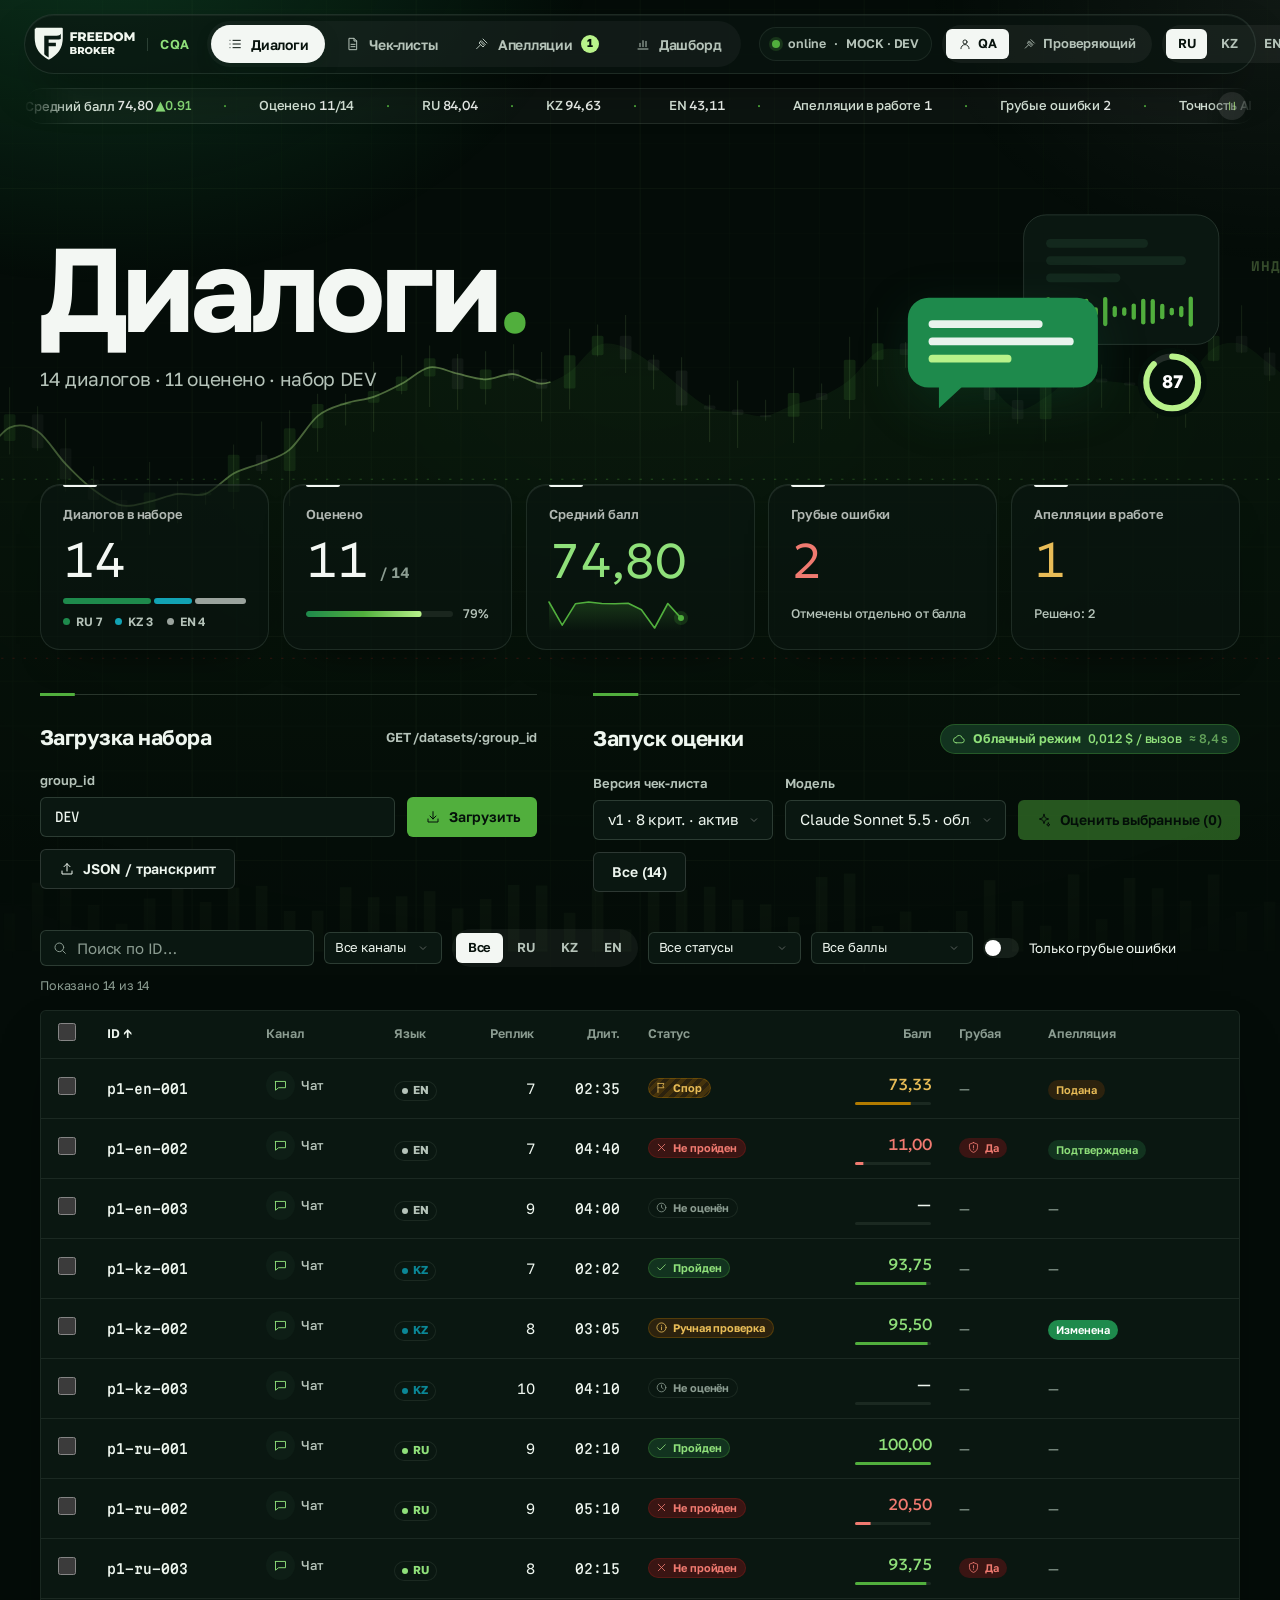
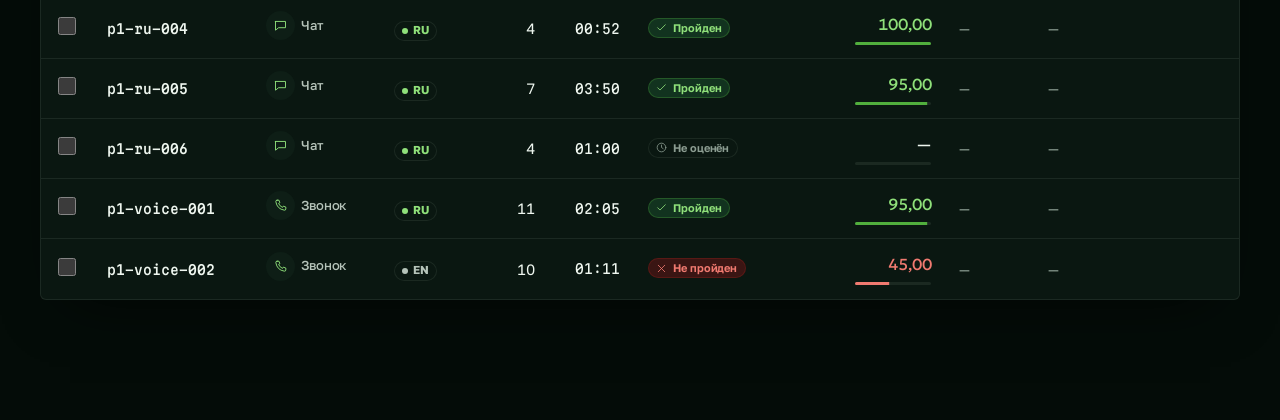
==== commit 88a99acf: "feat(frontend): dark-only theme, glass panels, per-tab backgrounds and transitions - Remove the ligh" ====
--- a/frontend/index.html
+++ b/frontend/index.html
@@ -4,6 +4,7 @@
 <meta charset="utf-8">
 <meta name="viewport" content="width=device-width, initial-scale=1">
 <meta name="color-scheme" content="light dark">
+<meta name="theme-color" content="#040C08">
 <title>Freedom Broker · CQA</title>
 <meta name="description" content="Conversation Quality Analytics — AI-оценка диалогов операторов по чек-листу">
 <link rel="icon" href="data:image/svg+xml,%3Csvg xmlns='http://www.w3.org/2000/svg' viewBox='0 0 32 32'%3E%3Crect width='32' height='32' rx='8' fill='%230F5431'/%3E%3Cpath d='M10 24V9h12M10 16h9' stroke='white' stroke-width='3' fill='none' stroke-linecap='round'/%3E%3C/svg%3E">
@@ -11,7 +12,7 @@
 <link rel="preconnect" href="https://fonts.googleapis.com">
 <link rel="preconnect" href="https://fonts.gstatic.com" crossorigin>
 <!-- Onest (UI, variable) and Montserrat (wordmark) cover cyrillic-ext (Kazakh: ә ғ қ ң ө ұ ү һ і). -->
-<link rel="stylesheet" href="https://fonts.googleapis.com/css2?family=Unbounded:wght@200;300&family=Onest:wght@100..900&family=Montserrat:wght@800&family=JetBrains+Mono:wght@400;500&display=swap" media="print" onload="this.media='all'">
+<link rel="stylesheet" href="https://fonts.googleapis.com/css2?family=Onest:wght@100..900&family=Golos+Text:wght@400..900&family=Geologica:wght@100..900&family=Martian+Mono:wdth,wght@75..112.5,300..600&family=Montserrat:wght@800&display=swap" media="print" onload="this.media='all'">
 <link rel="stylesheet" href="css/tokens.css">
 <link rel="stylesheet" href="css/base.css">
 <link rel="stylesheet" href="css/components.css">
@@ -20,9 +21,18 @@
 <link rel="stylesheet" href="css/type.css">
 <link rel="stylesheet" href="css/masthead.css">
 <link rel="stylesheet" href="css/polish.css">
+<link rel="stylesheet" href="css/motion.css">
+<link rel="stylesheet" href="css/guidelines.css">
+<link rel="stylesheet" href="css/backdrop.css">
+<link rel="stylesheet" href="css/scroll.css">
+<link rel="stylesheet" href="css/ledger.css">
+<link rel="stylesheet" href="css/canvas.css">
+<link rel="stylesheet" href="css/cinema.css">
+<link rel="stylesheet" href="css/atmos.css">
+<link rel="stylesheet" href="css/transitions.css">
 <link rel="stylesheet" href="css/splash.css">
 <link rel="stylesheet" href="css/print.css">
-<style>html, body { margin: 0; height: 100%; } body { background: #F6F5EF; } body:has(.cqa-root[data-theme="dark"]) { background: #040C08; }
+<style>html, body { margin: 0; height: 100%; } body { background: #040C08; }
   /* Brand green from the very first paint when the intro will play (no paper → green flash while modules load). */
   html.cqa-preintro body { background: #05532F; } html.cqa-preintro #cqa-app { visibility: hidden; }</style>
 <script>
@@ -39,7 +49,7 @@
 </script>
 </head>
 <body>
-<div class="cqa-root" id="cqa-app" data-theme="light">
+<div class="cqa-root" id="cqa-app" data-theme="dark">
   <noscript><p style="padding:32px">Для работы CQA нужен JavaScript.</p></noscript>
 </div>
 <script type="module" src="js/app.js"></script>
--- a/frontend/css/tokens.css
+++ b/frontend/css/tokens.css
@@ -38,14 +38,15 @@
   --cqa-shadow-float: 0 1px 0 rgba(255, 255, 255, .7) inset, 0 18px 40px -18px rgba(7, 40, 22, .35), 0 2px 6px rgba(7, 40, 22, .06);
 
   /* One confident grotesk for the whole product (Onest: Cyrillic incl. Kazakh); mono only for IDs/time/code. */
-  --cqa-font-display: "Onest", "Manrope", system-ui, -apple-system, "Segoe UI", Roboto, Arial, sans-serif;
-  --cqa-font-sans: "Onest", "Manrope", system-ui, -apple-system, "Segoe UI", Roboto, Arial, sans-serif;
+  --cqa-font-display: "Golos Text", system-ui, -apple-system, "Segoe UI", Roboto, Arial, sans-serif;
+  --cqa-font-sans: "Golos Text", system-ui, -apple-system, "Segoe UI", Roboto, Arial, sans-serif;
   --cqa-font-serif: var(--cqa-font-sans);
-  --cqa-font-mono: "JetBrains Mono", ui-monospace, "SFMono-Regular", Consolas, "Liberation Mono", monospace;
+  --cqa-font-num: "Geologica", "Golos Text", system-ui, sans-serif;
+  --cqa-font-mono: "Martian Mono", ui-monospace, "SFMono-Regular", Consolas, "Liberation Mono", monospace;
   --cqa-features: "kern", "calt";
 
-  --cqa-r-card: 22px;
-  --cqa-r-media: 28px;
+  --cqa-r-card: 16px;
+  --cqa-r-media: 16px;
   --cqa-r-pill: 9999px;
   --cqa-r-sm: 12px;
 
--- a/frontend/css/base.css
+++ b/frontend/css/base.css
@@ -35,7 +35,7 @@
 }
 .cqa-display {
   font-family: var(--cqa-font-display); font-size: clamp(44px, 6.4vw, 104px); font-weight: 300;
-  letter-spacing: -.055em; line-height: .92; text-wrap: balance;
+  letter-spacing: -.04em; line-height: .92; text-wrap: balance;
 }
 .cqa-h2 { font-family: var(--cqa-font-display); font-size: 30px; font-weight: 400; letter-spacing: -.035em; line-height: 1.1; }
 .cqa-h3 { font-family: var(--cqa-font-display); font-size: 16px; font-weight: 500; letter-spacing: -.02em; line-height: 1.3; }
--- a/frontend/css/components.css
+++ b/frontend/css/components.css
@@ -215,7 +215,7 @@
 
 /* ═══════════════════ Modal ═══════════════════ */
 .cqa-modal-backdrop { position: fixed; inset: 0; z-index: 70; background: rgba(7, 26, 16, .42); display: grid; place-items: center; padding: 24px; animation: cqa-fade-in var(--cqa-t) var(--cqa-ease); }
-.cqa-modal { width: min(560px, 100%); max-height: calc(100vh - 48px); overflow: auto; background: var(--cqa-paper); border-radius: 24px; padding: 28px; animation: cqa-pop-in var(--cqa-t) var(--cqa-ease); }
+.cqa-modal { width: min(560px, 100%); max-height: calc(100vh - 48px); overflow: auto; background: var(--cqa-paper); border-radius: 16px; padding: 28px; animation: cqa-pop-in var(--cqa-t) var(--cqa-ease); }
 .cqa-modal--lg { width: min(860px, 100%); }
 .cqa-modal__head { display: flex; align-items: flex-start; justify-content: space-between; gap: 16px; margin-bottom: 18px; }
 .cqa-modal__body { display: flex; flex-direction: column; gap: 16px; }
@@ -333,11 +333,11 @@
 /* ═══════════════════ Transcript ═══════════════════ */
 .cqa-transcript { position: relative; }
 .cqa-transcript__list { display: flex; flex-direction: column; gap: 10px; padding: 8px 0 24px; }
-.cqa-msg { display: flex; flex-direction: column; gap: 4px; max-width: 82%; position: relative; scroll-margin: 120px; border-radius: 18px; transition: opacity var(--cqa-t), background var(--cqa-t); }
+.cqa-msg { display: flex; flex-direction: column; gap: 4px; max-width: 82%; position: relative; scroll-margin: 120px; border-radius: 16px; transition: opacity var(--cqa-t), background var(--cqa-t); }
 .cqa-msg__meta { display: flex; align-items: center; gap: 8px; font-family: var(--cqa-font-mono); font-size: 11px; color: var(--cqa-mute); padding: 0 6px; }
 .cqa-msg__who { text-transform: uppercase; letter-spacing: .05em; }
 .cqa-msg__idx { opacity: .7; }
-.cqa-msg__bubble { padding: 10px 14px; border-radius: 18px; font-size: 14px; line-height: 1.5; white-space: pre-wrap; overflow-wrap: anywhere; cursor: pointer; transition: box-shadow var(--cqa-t), background var(--cqa-t); }
+.cqa-msg__bubble { padding: 10px 14px; border-radius: 16px; font-size: 14px; line-height: 1.5; white-space: pre-wrap; overflow-wrap: anywhere; cursor: pointer; transition: box-shadow var(--cqa-t), background var(--cqa-t); }
 .cqa-msg--client { align-self: flex-start; }
 .cqa-msg--client .cqa-msg__bubble { background: var(--cqa-mist); border-top-left-radius: 6px; }
 .cqa-msg--operator { align-self: flex-end; align-items: flex-end; }
@@ -507,7 +507,7 @@
 .cqa-timeline__step.is-current .cqa-timeline__dot { background: var(--cqa-amber); box-shadow: 0 0 0 4px var(--cqa-amber-soft); }
 .cqa-fragment { border-radius: var(--cqa-r-card); background: var(--cqa-paper); box-shadow: inset 0 0 0 1px var(--cqa-line); padding: 16px 24px; }
 .cqa-fragment .cqa-msg { max-width: 92%; }
-.cqa-quote { padding: 14px 16px; border-left: 3px solid var(--cqa-green); background: var(--cqa-mist); border-radius: 0 12px 12px 0; font-size: 14px; }
+.cqa-quote { padding: 14px 16px; background: var(--cqa-mist); border: 1px solid var(--cqa-line); border-radius: 12px; font-size: 14px; }
 .cqa-decision-opts { display: flex; gap: 8px; flex-wrap: wrap; }
 .cqa-opt { display: inline-flex; align-items: center; gap: 8px; height: 36px; padding: 0 14px; border-radius: var(--cqa-r-pill); box-shadow: inset 0 0 0 1px var(--cqa-line); cursor: pointer; font-size: 13px; font-weight: 500; transition: background var(--cqa-t-fast), box-shadow var(--cqa-t-fast); }
 .cqa-opt:hover { background: var(--cqa-mist); }
@@ -575,7 +575,7 @@
 .cqa-audit__row:last-child { border-bottom: 0; }
 
 /* Tour / coachmarks */
-.cqa-tour { position: fixed; left: 24px; bottom: 24px; z-index: 75; width: 360px; max-width: calc(100vw - 48px); background: var(--cqa-vault); color: var(--cqa-vault-ink); border-radius: 20px; padding: 18px 20px; display: flex; flex-direction: column; gap: 12px; animation: cqa-toast-in var(--cqa-t) var(--cqa-ease); }
+.cqa-tour { position: fixed; left: 24px; bottom: 24px; z-index: 75; width: 360px; max-width: calc(100vw - 48px); background: var(--cqa-vault); color: var(--cqa-vault-ink); border-radius: 16px; padding: 18px 20px; display: flex; flex-direction: column; gap: 12px; animation: cqa-toast-in var(--cqa-t) var(--cqa-ease); }
 .cqa-tour .cqa-eyebrow { color: var(--cqa-vault-mute); }
 .cqa-tour__progress { display: flex; gap: 3px; }
 .cqa-tour__progress span { flex: 1; height: 3px; border-radius: 2px; background: rgba(255, 255, 255, .15); }
--- a/frontend/css/luxe.css
+++ b/frontend/css/luxe.css
@@ -17,12 +17,11 @@
     radial-gradient(38vmax 38vmax at 12% 12%, rgba(81, 175, 61, .20), transparent 62%),
     radial-gradient(30vmax 30vmax at 88% 8%, rgba(184, 242, 138, .34), transparent 60%),
     radial-gradient(44vmax 44vmax at 72% 96%, rgba(15, 84, 49, .14), transparent 62%);
-  filter: blur(10px);
+ 
   animation: cqa-aurora 32s ease-in-out infinite alternate;
 }
 .cqa-app::after {
   content: ""; position: fixed; inset: 0; z-index: -1; pointer-events: none; opacity: .45; mix-blend-mode: multiply;
-  background-image: url("data:image/svg+xml,%3Csvg xmlns='http://www.w3.org/2000/svg' width='160' height='160'%3E%3Cfilter id='n'%3E%3CfeTurbulence type='fractalNoise' baseFrequency='.9' numOctaves='3' stitchTiles='stitch'/%3E%3CfeColorMatrix values='0 0 0 0 0 0 0 0 0 0 0 0 0 0 0 0 0 0 .09 0'/%3E%3C/filter%3E%3Crect width='100%25' height='100%25' filter='url(%23n)'/%3E%3C/svg%3E");
 }
 .cqa-root[data-theme="dark"] .cqa-app::before {
   background:
@@ -44,7 +43,7 @@
 .cqa-brand .cqa-logo { font-size: 12.5px; color: var(--cqa-green-deep); }
 .cqa-root[data-theme="dark"] .cqa-brand .cqa-logo { color: #F1F7EF; }
 .cqa-brand__tag {
-  font-family: "Onest", var(--cqa-font-sans); font-weight: 600; font-size: 13px; letter-spacing: .02em; line-height: 1; color: var(--cqa-green-text);
+  font-family: var(--cqa-font-sans); font-weight: 600; font-size: 13px; letter-spacing: .02em; line-height: 1; color: var(--cqa-green-text);
   padding-left: 12px; border-left: 1px solid var(--cqa-line-strong);
 }
 .cqa-intro-active .cqa-brand .cqa-logo { opacity: 0; }
@@ -106,7 +105,7 @@
 
 /* ── Surfaces: cards with spotlight + living border ────────────────── */
 .cqa-card, .cqa-crit, .cqa-kpi, .cqa-queue__item, .cqa-item, .cqa-sec, .cqa-calc, .cqa-fragment {
-  position: relative; background: var(--cqa-surface); border: 1px solid var(--cqa-line); box-shadow: var(--cqa-shadow-soft);
+  position: relative; background: var(--cqa-surface); border: 1px solid var(--cqa-line);
   isolation: isolate;
 }
 .cqa-card { padding: 28px; }
@@ -126,7 +125,7 @@
 }
 :is(.cqa-card, .cqa-crit, .cqa-queue__item):hover::after { opacity: .9; animation: cqa-spin-ang 3.2s linear infinite; }
 .cqa-card--hover:hover, .cqa-crit:hover, .cqa-queue__item:hover, .cqa-kpi:hover { transform: translateY(-2px); }
-.cqa-crit, .cqa-queue__item, .cqa-kpi, .cqa-item, .cqa-card { transition: transform 500ms var(--cqa-expo), box-shadow 500ms var(--cqa-expo), background var(--cqa-t); }
+.cqa-crit, .cqa-queue__item, .cqa-kpi, .cqa-item, .cqa-card { transition: transform 220ms var(--cqa-expo), background-color var(--cqa-t); }
 .cqa-crit:hover, .cqa-queue__item:hover { box-shadow: var(--cqa-shadow-float); background: var(--cqa-surface); }
 
 /* ── Buttons: shine + magnetic + press ─────────────────────────────── */
@@ -183,15 +182,14 @@
 .cqa-vault::before {
   content: ""; position: absolute; width: 70%; aspect-ratio: 1; right: -20%; top: -45%; border-radius: 50%; pointer-events: none; z-index: 0;
   background: radial-gradient(circle, rgba(184, 242, 138, .35), rgba(81, 175, 61, .12) 40%, transparent 70%);
-  filter: blur(10px); animation: cqa-float 14s ease-in-out infinite alternate;
+  animation: cqa-float 14s ease-in-out infinite alternate;
 }
 .cqa-vault::after {
   content: ""; position: absolute; inset: 0; pointer-events: none; z-index: 0; opacity: .5; mix-blend-mode: overlay; border-radius: inherit;
-  background-image: url("data:image/svg+xml,%3Csvg xmlns='http://www.w3.org/2000/svg' width='120' height='120'%3E%3Cfilter id='n'%3E%3CfeTurbulence type='fractalNoise' baseFrequency='1.1' numOctaves='2'/%3E%3C/filter%3E%3Crect width='100%25' height='100%25' filter='url(%23n)' opacity='.35'/%3E%3C/svg%3E");
 }
 .cqa-vault > * { position: relative; z-index: 1; }
 .cqa-score__num, .cqa-kpi__val, .cqa-preview__num, .cqa-batch__count, .cqa-result-swap__new, .cqa-sec__val, .cqa-weight-ring__val, .cqa-crit__pts {
-  font-family: var(--cqa-font-display); font-weight: 300; letter-spacing: -.05em;
+  font-family: var(--cqa-font-display); font-weight: 300; letter-spacing: -.04em;
 }
 .cqa-score__num { font-size: 50px; }
 .cqa-score__title { font-family: var(--cqa-font-display); font-weight: 400; letter-spacing: -.035em; font-size: 24px; }
@@ -202,14 +200,13 @@
   background: radial-gradient(circle at 50% 40%, rgba(184, 242, 138, .16), transparent 70%);
   animation: cqa-breathe-scale 4s ease-in-out infinite;
 }
-.cqa-gross { backdrop-filter: blur(8px); }
 
 /* ── Ledger rows ───────────────────────────────────────────────────── */
 .cqa-ledger { gap: 10px; }
 .cqa-crit { border-radius: var(--cqa-r-card); }
 .cqa-crit__head { padding: 18px 20px 10px; grid-template-columns: 44px 1fr auto auto; }
 .cqa-crit__num {
-  font-family: var(--cqa-font-display); font-size: 22px; font-weight: 600; letter-spacing: -.05em;
+  font-family: var(--cqa-font-display); font-size: 22px; font-weight: 600; letter-spacing: -.04em;
   color: transparent; -webkit-text-stroke: 1px var(--cqa-green-text); transition: color 400ms var(--cqa-ease);
 }
 .cqa-crit:hover .cqa-crit__num, .cqa-crit.is-focused .cqa-crit__num { color: var(--cqa-green-text); }
@@ -222,7 +219,7 @@
 .cqa-evidence__idx { background: #04100A; color: var(--cqa-lime); }
 
 /* ── Sections / KPIs / dashboard ───────────────────────────────────── */
-.cqa-sec { border-radius: 18px; padding: 18px 20px; }
+.cqa-sec { border-radius: 16px; padding: 18px 20px; }
 .cqa-sec__val { font-size: 26px; }
 .cqa-bar { height: 6px; border-radius: 3px; }
 .cqa-bar__fill { background: linear-gradient(90deg, var(--cqa-green-deep), var(--cqa-green), var(--cqa-lime)); }
@@ -231,11 +228,11 @@
 .cqa-kpi--vault { background: var(--cqa-vault-grad); border-color: transparent; color: var(--cqa-vault-ink); overflow: hidden; }
 .cqa-chart .cqa-chart__bar { fill: url(#cqa-grad-bar); }
 .cqa-chart .cqa-chart__bar--hi { fill: url(#cqa-grad-bar-hi); }
-.cqa-heat__cell { border-radius: 10px; transition: transform 400ms var(--cqa-spring), box-shadow 300ms; font-family: var(--cqa-font-mono); }
-.cqa-heat__cell:hover { transform: scale(1.08); box-shadow: 0 10px 24px -12px rgba(7, 40, 22, .6); z-index: 1; position: relative; }
+.cqa-heat__cell { border-radius: 8px; transition: transform 200ms var(--cqa-expo); font-family: var(--cqa-font-mono); }
+.cqa-heat__cell:hover { transform: scale(1.04); z-index: 1; position: relative; }
 
 /* ── Transcript ────────────────────────────────────────────────────── */
-.cqa-msg__bubble { border-radius: 20px; font-size: 14px; }
+.cqa-msg__bubble { border-radius: 16px; font-size: 14px; }
 .cqa-msg--client .cqa-msg__bubble { background: var(--cqa-surface); border: 1px solid var(--cqa-line); box-shadow: 0 6px 16px -12px rgba(7, 40, 22, .4); }
 .cqa-msg--operator .cqa-msg__bubble { background: linear-gradient(160deg, #1A7444 0%, #0F5431 70%); box-shadow: 0 10px 22px -14px rgba(15, 84, 49, .9), inset 0 1px 0 rgba(255,255,255,.14); }
 .cqa-msg { animation: cqa-msg-in 600ms var(--cqa-expo) both; }
@@ -248,18 +245,18 @@
 .cqa-tab::after { height: 3px; border-radius: 3px; background: linear-gradient(90deg, var(--cqa-green-deep), var(--cqa-green)); transition: transform 500ms var(--cqa-spring); }
 
 /* ── Overlays ──────────────────────────────────────────────────────── */
-.cqa-modal-backdrop { background: rgba(4, 16, 10, .35); backdrop-filter: blur(10px) saturate(1.2); -webkit-backdrop-filter: blur(10px); }
-.cqa-modal { background: var(--cqa-surface); border: 1px solid var(--cqa-line); border-radius: 30px; padding: 32px; box-shadow: 0 40px 100px -30px rgba(4, 16, 10, .6); animation: cqa-modal-in 600ms var(--cqa-expo) both; }
+.cqa-modal-backdrop { background: rgba(4, 16, 10, .35); backdrop-filter: blur(10px) saturate(1.2); -webkit-backdrop- }
+.cqa-modal { background: var(--cqa-surface); border: 1px solid var(--cqa-line); border-radius: 16px; padding: 32px; box-shadow: 0 40px 100px -30px rgba(4, 16, 10, .6); animation: cqa-modal-in 600ms var(--cqa-expo) both; }
 .cqa-modal .cqa-h3 { font-family: var(--cqa-font-display); font-weight: 400 !important; letter-spacing: -.04em; }
-.cqa-toast { border-radius: 20px; background: rgba(4, 16, 10, .88); backdrop-filter: blur(16px); border: 1px solid rgba(255, 255, 255, .08); box-shadow: 0 24px 50px -20px rgba(0, 0, 0, .7); overflow: hidden; position: relative; animation: cqa-toast-spring 650ms var(--cqa-expo) both; }
+.cqa-toast { border-radius: 16px; background: rgba(4, 16, 10, .88); backdrop- border: 1px solid rgba(255, 255, 255, .08); box-shadow: 0 24px 50px -20px rgba(0, 0, 0, .7); overflow: hidden; position: relative; animation: cqa-toast-spring 650ms var(--cqa-expo) both; }
 .cqa-toast::after { content: ""; position: absolute; left: 0; bottom: 0; height: 2px; width: 100%; background: linear-gradient(90deg, var(--cqa-green), var(--cqa-lime)); transform-origin: left; animation: cqa-toast-timer 4.6s linear forwards; }
 .cqa-toast:hover::after { animation-play-state: paused; }
 .cqa-toast__icon { background: var(--cqa-lime); color: #04100A; }
 .cqa-toast--error .cqa-toast__icon { background: #F07A70; color: #2A0806; }
 
 /* Editor */
-.cqa-editor__bar { background: var(--cqa-glass); backdrop-filter: blur(18px) saturate(1.5); border: 1px solid var(--cqa-glass-line); box-shadow: var(--cqa-shadow-float); border-radius: 26px; top: calc(var(--cqa-header-h) + 10px); }
-.cqa-item { border-radius: 18px; }
+.cqa-editor__bar { background: var(--cqa-glass); backdrop-filter: blur(18px) saturate(1.5); border: 1px solid var(--cqa-glass-line); box-shadow: var(--cqa-shadow-float); border-radius: 16px; top: calc(var(--cqa-header-h) + 10px); }
+.cqa-item { border-radius: 16px; }
 .cqa-item__num { font-family: var(--cqa-font-display); font-weight: 600; font-size: 15px; color: transparent; -webkit-text-stroke: .8px var(--cqa-green-text); }
 .cqa-item__title { font-family: var(--cqa-font-display); font-weight: 500; letter-spacing: -.025em; font-size: 13.5px; }
 .cqa-version.is-selected { background: var(--cqa-surface); box-shadow: inset 0 0 0 1.5px var(--cqa-green-deep), var(--cqa-shadow-soft); }
@@ -277,7 +274,7 @@
 @keyframes cqa-spin-ang { to { --cqa-ang: 360deg; } }
 @keyframes cqa-ch-in { to { transform: translateY(0) rotate(0); } }
 @keyframes cqa-pop { from { transform: scale(0) translateY(20%); opacity: 0; } to { transform: none; opacity: 1; } }
-@keyframes cqa-rise { from { opacity: 0; transform: translateY(26px); filter: blur(6px); } to { opacity: 1; transform: none; filter: blur(0); } }
+@keyframes cqa-rise { from { opacity: 0; transform: translateY(26px); } to { opacity: 1; transform: none; } }
 @keyframes cqa-line-in { from { transform: scaleX(0); } to { transform: scaleX(1); } }
 @keyframes cqa-row-in { from { opacity: 0; transform: translateY(14px); } to { opacity: 1; transform: none; } }
 @keyframes cqa-msg-in { from { opacity: 0; transform: translateY(10px) scale(.98); } to { opacity: 1; transform: none; } }
@@ -285,11 +282,11 @@
 @keyframes cqa-breathe-scale { 50% { transform: scale(1.08); opacity: .7; } }
 @keyframes cqa-live { 50% { box-shadow: 0 0 0 6px rgba(81, 175, 61, 0); } 0%, 100% { box-shadow: 0 0 0 0 rgba(81, 175, 61, .55); } }
 @keyframes cqa-live-ring { 50% { box-shadow: 0 0 0 5px rgba(184, 242, 138, .25); } }
-@keyframes cqa-modal-in { from { opacity: 0; transform: translateY(24px) scale(.96); filter: blur(4px); } to { opacity: 1; transform: none; filter: none; } }
+@keyframes cqa-modal-in { from { opacity: 0; transform: translateY(24px) scale(.96); } to { opacity: 1; transform: none; filter: none; } }
 @keyframes cqa-toast-spring { from { opacity: 0; transform: translateY(24px) scale(.9); } to { opacity: 1; transform: none; } }
 @keyframes cqa-toast-timer { to { transform: scaleX(0); } }
-@keyframes cqa-vt-out { to { opacity: 0; transform: translateY(-18px) scale(.985); filter: blur(6px); } }
-@keyframes cqa-vt-in { from { opacity: 0; transform: translateY(28px); filter: blur(8px); } to { opacity: 1; transform: none; filter: none; } }
+@keyframes cqa-vt-out { to { opacity: 0; transform: translateY(-18px) scale(.985); } }
+@keyframes cqa-vt-in { from { opacity: 0; transform: translateY(28px); } to { opacity: 1; transform: none; filter: none; } }
 
 @media (prefers-reduced-motion: reduce) {
   .cqa-root .cqa-split .cqa-ch { transform: none !important; }
@@ -299,7 +296,7 @@
 
 @media (max-width: 760px) {
   .cqa-header { padding: 8px 10px 0; }
-  .cqa-header__inner { border-radius: 26px; }
+  .cqa-header__inner { border-radius: 16px; }
   .cqa-ticker { margin: 10px 10px 0; }
   .cqa-page { padding: 40px 16px 80px; }
   .cqa-crit__body { padding-left: 20px; }
--- a/frontend/css/type.css
+++ b/frontend/css/type.css
@@ -17,10 +17,10 @@
 }
 
 /* ── Headlines ─────────────────────────────────────────────────────── */
-/* Big page headlines: thin, wide, expensive (Unbounded 300). Everything else stays on dense Onest. */
+/* Big page headlines: thin, wide, expensive (overridden in motion.css: Onest 760). */
 .cqa-root .cqa-display {
-  font-family: "Unbounded", var(--cqa-font-display); font-weight: 300; font-size: clamp(48px, 6.6vw, 104px);
-  letter-spacing: -.06em; line-height: .92;
+  font-family: "Onest", var(--cqa-font-sans); font-weight: 300; font-size: clamp(48px, 6.6vw, 104px);
+  letter-spacing: -.04em; line-height: .92;
 }
 .cqa-root .cqa-display::after { color: var(--cqa-green); margin-left: .02em; }
 .cqa-root .cqa-h2 { font-family: var(--cqa-font-display); font-weight: 650; font-size: 28px; letter-spacing: -.04em; line-height: 1.1; }
@@ -65,7 +65,7 @@
 
 /* ── Numbers: heavy, tight, tabular ────────────────────────────────── */
 .cqa-root :is(.cqa-score__num, .cqa-kpi__val, .cqa-preview__num, .cqa-batch__count, .cqa-result-swap__new, .cqa-sec__val, .cqa-weight-ring__val, .cqa-crit__pts, .cqa-score-cell) {
-  font-family: var(--cqa-font-display); font-weight: 650; letter-spacing: -.045em;
+  font-family: var(--cqa-font-display); font-weight: 650; letter-spacing: -.04em;
 }
 .cqa-root .cqa-score__num { font-size: 54px; }
 .cqa-root .cqa-kpi__val { font-size: 50px; }
--- a/frontend/css/masthead.css
+++ b/frontend/css/masthead.css
@@ -2,13 +2,6 @@
    Loaded after type.css. Scoped under .cqa-root. */
 .cqa-root .cqa-page { position: relative; isolation: isolate; }
 .cqa-root .cqa-page__head { position: relative; }
-.cqa-root .cqa-page__index {
-  position: absolute; right: -6px; top: -64px; z-index: -1; pointer-events: none; user-select: none;
-  font-family: "Unbounded", var(--cqa-font-display); font-weight: 200; font-size: clamp(150px, 20vw, 320px);
-  line-height: .8; letter-spacing: -.08em; color: transparent; -webkit-text-stroke: 1px rgba(15, 84, 49, .18);
-  animation: cqa-index-in 1400ms var(--cqa-expo) 120ms both;
-}
-.cqa-root[data-theme="dark"] .cqa-page__index { -webkit-text-stroke-color: rgba(184, 242, 138, .14); }
 
 .cqa-root .cqa-hero {
   display: grid; grid-template-columns: repeat(auto-fit, minmax(200px, 1fr)); margin: -6px 0 44px;
@@ -25,7 +18,7 @@
 .cqa-root .cqa-hero__label { font-size: 13px; font-weight: 600; letter-spacing: -.01em; color: var(--cqa-graphite); }
 .cqa-root .cqa-hero__val {
   display: flex; align-items: baseline; gap: .1em; color: var(--cqa-ink);
-  font-family: "Unbounded", var(--cqa-font-display); font-weight: 300; font-size: clamp(40px, 3.8vw, 60px); letter-spacing: -.06em; line-height: 1;
+  font-family: var(--cqa-font-num); font-weight: 300; font-size: clamp(40px, 3.8vw, 60px); letter-spacing: -.04em; line-height: 1;
 }
 .cqa-root .cqa-hero__val em { font-style: normal; font-size: .5em; color: var(--cqa-mute); letter-spacing: -.02em; }
 .cqa-root .cqa-hero__val small { margin-left: .45em; font-family: var(--cqa-font-sans); font-size: 15px; font-weight: 600; letter-spacing: -.01em; color: var(--cqa-mute); }
@@ -71,12 +64,10 @@
 }
 .cqa-root .cqa-table tbody tr:hover .cqa-go { opacity: 1; transform: none; background: #04100A; color: var(--cqa-lime); }
 
-@keyframes cqa-index-in { from { opacity: 0; transform: translateY(40px); } to { opacity: 1; transform: none; } }
 @keyframes cqa-draw-line { to { stroke-dashoffset: 0; } }
 @keyframes cqa-meter-in { from { transform: scaleX(0); } }
 
 @media (max-width: 760px) {
   .cqa-root .cqa-hero__cell { padding-left: 0; border-left: 0 !important; }
   .cqa-root .cqa-hero__cell + .cqa-hero__cell::before { left: 0; }
-  .cqa-root .cqa-page__index { display: none; }
 }
--- a/frontend/css/polish.css
+++ b/frontend/css/polish.css
@@ -78,17 +78,17 @@
 /* ── Savings widget ────────────────────────────────────────────────── */
 .cqa-root .cqa-savings {
   position: relative; display: grid; grid-template-columns: auto auto; gap: 6px 28px; align-items: end;
-  padding: 18px 22px; border-radius: 22px; background: var(--cqa-vault-grad); color: var(--cqa-vault-ink);
+  padding: 18px 22px; border-radius: 16px; background: var(--cqa-vault-grad); color: var(--cqa-vault-ink);
   box-shadow: 0 24px 50px -26px rgba(4, 16, 10, .9), 0 0 0 1px rgba(184, 242, 138, .12); overflow: hidden; isolation: isolate;
   animation: cqa-rise 900ms var(--cqa-expo) 300ms both;
 }
 .cqa-root .cqa-savings::before {
   content: ""; position: absolute; inset: -40% -10% auto auto; width: 60%; aspect-ratio: 1; border-radius: 50%; z-index: -1;
-  background: radial-gradient(circle, rgba(184, 242, 138, .28), transparent 65%); filter: blur(6px);
+  background: radial-gradient(circle, rgba(184, 242, 138, .28), transparent 65%);
 }
 .cqa-root .cqa-savings__main { display: flex; flex-direction: column; gap: 6px; }
 .cqa-root .cqa-savings__label { display: inline-flex; align-items: center; gap: 7px; font-size: 13px; font-weight: 600; color: var(--cqa-vault-mute); }
-.cqa-root .cqa-savings__val { display: flex; align-items: baseline; gap: 8px; font-family: "Unbounded", var(--cqa-font-display); font-weight: 300; font-size: 44px; letter-spacing: -.06em; line-height: 1; color: var(--cqa-lime); }
+.cqa-root .cqa-savings__val { display: flex; align-items: baseline; gap: 8px; font-family: var(--cqa-font-num); font-weight: 300; font-size: 44px; letter-spacing: -.04em; line-height: 1; color: var(--cqa-lime); }
 .cqa-root .cqa-savings__val .cqa-odo__col { width: .8em; }
 .cqa-root .cqa-savings__val .cqa-odo__sep { width: .3em; }
 .cqa-root .cqa-savings__val small { font-family: var(--cqa-font-sans); font-size: 14px; font-weight: 600; letter-spacing: -.01em; color: var(--cqa-vault-ink); }
@@ -137,13 +137,13 @@
 .cqa-root .cqa-ai-result__answers { display: flex; align-items: center; gap: 10px; }
 .cqa-root .cqa-ai-result__arrow { color: var(--cqa-mute); font-weight: 600; }
 .cqa-root .cqa-ai-result__score {
-  display: flex; flex-direction: column; gap: 8px; padding: 18px 20px; border-radius: 18px; background: var(--cqa-vault-grad); color: var(--cqa-vault-ink);
+  display: flex; flex-direction: column; gap: 8px; padding: 18px 20px; border-radius: 16px; background: var(--cqa-vault-grad); color: var(--cqa-vault-ink);
 }
 .cqa-root .cqa-ai-result--revised .cqa-ai-result__score { box-shadow: 0 0 0 1px rgba(184, 242, 138, .25), 0 18px 40px -20px rgba(81, 175, 61, .7); }
 .cqa-root .cqa-ai-result__label { font-size: 13px; font-weight: 600; color: var(--cqa-vault-mute); }
 .cqa-root .cqa-ai-result__nums { display: flex; align-items: center; gap: 14px; flex-wrap: wrap; }
 .cqa-root .cqa-ai-result__nums s { font-size: 22px; font-weight: 600; color: var(--cqa-vault-mute); }
-.cqa-root .cqa-ai-result__nums b { font-family: "Unbounded", var(--cqa-font-display); font-size: 40px; font-weight: 300; letter-spacing: -.06em; color: var(--cqa-lime); }
+.cqa-root .cqa-ai-result__nums b { font-family: var(--cqa-font-num); font-size: 40px; font-weight: 300; letter-spacing: -.04em; color: var(--cqa-lime); }
 .cqa-root .cqa-ai-result__nums b .cqa-odo__col { width: .8em; }
 .cqa-root .cqa-ai-result__nums .cqa-ai-result__arrow { color: var(--cqa-vault-mute); }
 .cqa-root .cqa-ai-result__why { font-size: 14px; color: var(--cqa-graphite); }
@@ -153,7 +153,7 @@
   .cqa-root .cqa-queue { grid-template-columns: minmax(0, 1fr); }
 }
 @media (max-width: 1024px) {
-  .cqa-root .cqa-header__inner { height: auto; min-height: 60px; flex-wrap: wrap; row-gap: 8px; padding: 8px 10px; border-radius: 28px; }
+  .cqa-root .cqa-header__inner { height: auto; min-height: 60px; flex-wrap: wrap; row-gap: 8px; padding: 8px 10px; border-radius: 16px; }
   .cqa-root .cqa-header__tools { flex-wrap: wrap; justify-content: flex-end; }
 }
 @media (max-width: 1100px) {
@@ -162,7 +162,7 @@
   .cqa-root .cqa-cardpage__bar .cqa-mode__time { display: none; }
 }
 @media (max-width: 760px) {
-  .cqa-root .cqa-header__inner { border-radius: 24px; gap: 8px; }
+  .cqa-root .cqa-header__inner { border-radius: 16px; gap: 8px; }
   .cqa-root .cqa-nav { order: 3; width: 100%; overflow-x: auto; scrollbar-width: none; }
   .cqa-root .cqa-header__tools { gap: 6px; }
   .cqa-root .cqa-source { display: none; }
@@ -174,7 +174,7 @@
   .cqa-root .cqa-kpi__val { font-size: 36px; }
   .cqa-root .cqa-cardpage__bar { gap: 8px; }
   .cqa-root .cqa-cardpage__bar .cqa-mode { display: none; }
-  .cqa-root .cqa-modal { padding: 22px; border-radius: 24px; }
+  .cqa-root .cqa-modal { padding: 22px; border-radius: 16px; }
   .cqa-root .cqa-ai-result__nums b { font-size: 32px; }
   .cqa-root .cqa-evidence__meta { display: none; }
   /* nothing may force the layout viewport wider than the phone */
--- a/frontend/css/motion.css
+++ b/frontend/css/motion.css
@@ -0,0 +1,102 @@
+/* ═══════════════ MOTION — heavy headlines, page art, directional page transitions, softer entrances ═══════════════
+   Loaded last. Scoped under .cqa-root (view-transition pseudo-elements are document-level by spec). */
+
+/* ── Headlines: heavy, tight, big (Onest 900; Wise Sans is proprietary) ── */
+.cqa-root .cqa-display {
+  font-family: "Onest", var(--cqa-font-sans); font-weight: 900; font-size: clamp(64px, 9.2vw, 150px);
+  letter-spacing: -.04em; line-height: .84; text-wrap: balance; font-feature-settings: "kern", "calt";
+}
+.cqa-root .cqa-display::after { margin-left: .01em; }
+.cqa-root .cqa-split .cqa-w { padding: .08em .03em .14em; margin: -.08em -.03em -.14em; }
+.cqa-root .cqa-split .cqa-ch { transform: translateY(105%) skewY(6deg); animation-duration: 1100ms; animation-delay: calc(var(--i) * 26ms + 80ms); }
+.cqa-root .cqa-page__title { gap: 22px; min-width: 0; }
+.cqa-root .cqa-page__head { flex-wrap: nowrap; align-items: center; min-height: 260px; margin-bottom: 36px; }
+
+/* ── Page illustrations ─────────────────────────────────────────────── */
+.cqa-root .cqa-page__art {
+  flex: none; width: clamp(260px, 27vw, 400px); height: auto; margin-left: auto; overflow: visible;
+  animation: cqa-art-in 1300ms var(--cqa-expo) 260ms both;
+}
+.cqa-root .cqa-art__float { animation: cqa-art-float 8s ease-in-out 1.6s infinite; transform-box: fill-box; }
+.cqa-root .cqa-art .a-surface { fill: var(--cqa-surface); stroke: var(--cqa-line-strong); stroke-width: 1; filter: drop-shadow(0 18px 30px rgba(7, 40, 22, .12)); }
+.cqa-root .cqa-art .a-line { fill: var(--cqa-mist-2); }
+.cqa-root .cqa-art .a-deep { fill: var(--cqa-green-deep); filter: drop-shadow(0 16px 26px rgba(15, 84, 49, .28)); }
+.cqa-root .cqa-art .a-ink { fill: #04100A; }
+.cqa-root .cqa-art .a-lime { fill: var(--cqa-lime); }
+.cqa-root .cqa-art .a-white { fill: #fff; opacity: .9; }
+.cqa-root .cqa-art .a-wave { fill: var(--cqa-green); transform-box: fill-box; transform-origin: center; animation: cqa-wave 1.6s ease-in-out infinite; animation-delay: calc(var(--k) * 90ms); }
+.cqa-root .cqa-art .a-ring-track { fill: none; stroke: rgba(255, 255, 255, .12); stroke-width: 7; }
+.cqa-root .cqa-art .a-ring { fill: none; stroke: var(--cqa-lime); stroke-width: 7; stroke-linecap: round; stroke-dasharray: var(--len) 100; stroke-dashoffset: var(--len); animation: cqa-ring-draw 1500ms var(--cqa-expo) 900ms forwards; }
+.cqa-root .cqa-art .a-num { fill: #fff; font: 800 21px var(--cqa-font-num); letter-spacing: -.04em; }
+.cqa-root .cqa-art .a-check { fill: var(--cqa-lime); transform-box: fill-box; transform-origin: center; animation: cqa-pop-in-svg 600ms var(--cqa-spring) both; animation-delay: calc(var(--k) * 180ms + 900ms); }
+.cqa-root .cqa-art .a-checkmark { fill: none; stroke: #04100A; stroke-width: 3; stroke-linecap: round; stroke-linejoin: round; }
+.cqa-root .cqa-art .a-box { fill: none; stroke: var(--cqa-line-strong); stroke-width: 2; }
+.cqa-root .cqa-art .a-no { fill: var(--cqa-red-soft); }
+.cqa-root .cqa-art .a-mint { fill: var(--cqa-mint); }
+.cqa-root .cqa-art .a-delta { fill: var(--cqa-green-text); font: 800 15px var(--cqa-font-num); }
+.cqa-root .cqa-art .a-arrow { fill: none; stroke: var(--cqa-green); stroke-width: 2; stroke-dasharray: 5 6; animation: cqa-dash-flow 1.2s linear infinite; }
+.cqa-root .cqa-art .a-arrow-head { fill: none; stroke: var(--cqa-green); stroke-width: 2; stroke-linecap: round; stroke-linejoin: round; }
+.cqa-root .cqa-art .a-scale { fill: none; stroke: var(--cqa-lime); stroke-width: 2.2; stroke-linecap: round; stroke-linejoin: round; }
+.cqa-root[data-theme="dark"] .cqa-art .a-surface { filter: none; }
+
+/* ── Softer, deeper entrance (fallback + in-page sections) ───────────── */
+@keyframes cqa-rise {
+  from { opacity: 0; transform: translateY(30px) scale(.985); }
+
+  to { opacity: 1; transform: none; }
+}
+.cqa-root .cqa-page-enter > .cqa-page > *:not(.cqa-page__head),
+.cqa-root .cqa-page-enter > .cqa-cardpage > * { animation: cqa-rise 1000ms var(--cqa-expo) both; }
+.cqa-root .cqa-page-enter > .cqa-page > *:nth-child(2) { animation-delay: 140ms; }
+.cqa-root .cqa-page-enter > .cqa-page > *:nth-child(3) { animation-delay: 220ms; }
+.cqa-root .cqa-page-enter > .cqa-page > *:nth-child(4) { animation-delay: 300ms; }
+.cqa-root .cqa-page-enter > .cqa-page > *:nth-child(5) { animation-delay: 370ms; }
+.cqa-root .cqa-page-enter > .cqa-page > *:nth-child(n+6) { animation-delay: 430ms; }
+.cqa-root .cqa-page-enter .cqa-page__title .cqa-lead { animation: cqa-rise 1000ms var(--cqa-expo) 420ms both; }
+
+/* ── Directional page transition (View Transitions API) ──────────────
+   The new page slides in over the old one as a rounded "sheet" (clip-path wipe);
+   the old page recedes: shrinks, dims, blurs. Direction follows tab order. */
+.cqa-root .cqa-ticker { view-transition-name: cqa-ticker; }
+::view-transition-group(cqa-ticker) { animation: none; }
+::view-transition-old(root), ::view-transition-new(root) {
+  animation-duration: 760ms; animation-timing-function: cubic-bezier(.76, 0, .2, 1); animation-fill-mode: both; mix-blend-mode: normal;
+}
+::view-transition-old(root) { animation-name: cqa-vt-old-fwd; transform-origin: 30% 40%; }
+::view-transition-new(root) { animation-name: cqa-vt-new-fwd; box-shadow: -40px 0 80px -30px rgba(4, 16, 10, .45); }
+html[data-vt-dir="back"]::view-transition-old(root) { animation-name: cqa-vt-old-back; transform-origin: 70% 40%; }
+html[data-vt-dir="back"]::view-transition-new(root) { animation-name: cqa-vt-new-back; box-shadow: 40px 0 80px -30px rgba(4, 16, 10, .45); }
+
+@keyframes cqa-vt-old-fwd { to { transform: translateX(-5%) scale(.93); opacity: .2; filter: brightness(.85); } }
+@keyframes cqa-vt-new-fwd {
+  from { clip-path: inset(0 0 0 100% round 48px); transform: translateX(10%); }
+  to { clip-path: inset(0 0 0 0 round 0); transform: none; }
+}
+@keyframes cqa-vt-old-back { to { transform: translateX(5%) scale(.93); opacity: .2; filter: brightness(.85); } }
+@keyframes cqa-vt-new-back {
+  from { clip-path: inset(0 100% 0 0 round 48px); transform: translateX(-10%); }
+  to { clip-path: inset(0 0 0 0 round 0); transform: none; }
+}
+
+@keyframes cqa-art-in { from { opacity: 0; transform: translateY(40px) rotate(-3deg) scale(.94); } to { opacity: 1; transform: none; filter: none; } }
+@keyframes cqa-art-float { 0%, 100% { transform: translateY(0); } 50% { transform: translateY(-8px); } }
+@keyframes cqa-wave { 0%, 100% { transform: scaleY(.55); } 50% { transform: scaleY(1); } }
+@keyframes cqa-ring-draw { to { stroke-dashoffset: 0; } }
+@keyframes cqa-pop-in-svg { from { transform: scale(0); } to { transform: scale(1); } }
+@keyframes cqa-dash-flow { to { stroke-dashoffset: -22; } }
+
+@media (prefers-reduced-motion: reduce) {
+  ::view-transition-old(root), ::view-transition-new(root) { animation: none !important; }
+  .cqa-root .cqa-art .a-ring { stroke-dashoffset: 0; }
+}
+@media (max-width: 1100px) {
+  .cqa-root .cqa-page__art { width: clamp(200px, 30vw, 300px); }
+}
+@media (max-width: 900px) {
+  .cqa-root .cqa-page__art { display: none; }
+  .cqa-root .cqa-page__head { min-height: 0; flex-wrap: wrap; }
+}
+@media (max-width: 600px) {
+  .cqa-root .cqa-display { font-size: clamp(42px, 13.5vw, 64px); }
+}
+@media print { .cqa-root .cqa-page__art { display: none; } }
--- a/frontend/css/guidelines.css
+++ b/frontend/css/guidelines.css
@@ -0,0 +1,105 @@
+/* ═══════════════ GUIDELINES — fixes from the Vercel Web Interface Guidelines review ═══════════════
+   Loaded last. Scoped under .cqa-root. */
+
+/* Skip link: hidden until keyboard focus */
+.cqa-root .cqa-skip {
+  position: fixed; left: 16px; top: 12px; z-index: 300; padding: 10px 16px; border-radius: 12px;
+  background: #04100A; color: var(--cqa-lime); font-weight: 650; text-decoration: none;
+  transform: translateY(-160%); transition: transform 200ms var(--cqa-ease);
+}
+.cqa-root .cqa-skip:focus-visible { transform: none; box-shadow: var(--cqa-focus); }
+
+/* Motion pause control (ticker, aurora, illustrations loop > 5s) */
+.cqa-root .cqa-ticker-wrap { position: relative; }
+.cqa-root .cqa-motion-toggle {
+  position: absolute; right: 34px; top: calc(14px + 18px); transform: translateY(-50%); z-index: 2;
+  display: grid; place-items: center; width: 28px; height: 28px; border-radius: 50%;
+  background: rgba(255, 255, 255, .1); color: var(--cqa-lime); cursor: pointer;
+}
+.cqa-root .cqa-motion-toggle:hover { background: rgba(184, 242, 138, .22); }
+.cqa-root .cqa-motion-toggle:focus-visible { box-shadow: var(--cqa-focus); border-radius: 50%; }
+.cqa-root .cqa-ticker { padding-right: 44px; }
+.cqa-root .cqa-ticker:hover .cqa-ticker__track, .cqa-root .cqa-ticker-wrap:focus-within .cqa-ticker__track { animation-play-state: paused; }
+.cqa-root.cqa-motion-paused :is(.cqa-ticker__track, .cqa-art__float, .a-wave, .a-arrow, .cqa-dot--on, .cqa-brand__mark::before),
+.cqa-root.cqa-motion-paused .cqa-app::before { animation-play-state: paused !important; }
+
+/* Touch: no double-tap zoom delay, branded tap highlight */
+.cqa-root :is(a, button, input, select, textarea, label, summary, [role="button"], [role="tab"]) {
+  touch-action: manipulation; -webkit-tap-highlight-color: rgba(81, 175, 61, .18);
+}
+
+/* Scroll containment inside overlays and inner scrollers */
+.cqa-root :is(.cqa-modal, .cqa-cardpage__scroll, .cqa-json, .cqa-table-wrap) { overscroll-behavior: contain; }
+
+/* Headings / anchors are never hidden under the sticky header */
+.cqa-root :is(h1, h2, h3, [id]) { scroll-margin-top: calc(var(--cqa-header-h) + 24px); }
+
+/* Safe areas (notches, home indicator) */
+.cqa-root .cqa-toasts { right: calc(24px + env(safe-area-inset-right)); bottom: calc(24px + env(safe-area-inset-bottom)); }
+.cqa-root .cqa-tour, .cqa-root .cqa-tour-fab { left: calc(24px + env(safe-area-inset-left)); bottom: calc(24px + env(safe-area-inset-bottom)); }
+.cqa-root .cqa-header { padding-left: calc(24px + env(safe-area-inset-left)); padding-right: calc(24px + env(safe-area-inset-right)); }
+
+/* Mobile inputs ≥16px — prevents iOS focus zoom */
+@media (max-width: 760px), (pointer: coarse) {
+  .cqa-root :is(.cqa-input, .cqa-select, .cqa-textarea, .cqa-input--sm, .cqa-select--sm) { font-size: 16px; }
+}
+@media (max-width: 1100px) {
+  .cqa-root .cqa-panel-grid { grid-template-columns: minmax(0, 1fr); }
+  .cqa-root .cqa-panel-grid > * { min-width: 0; }
+}
+
+/* Touch targets ≥44px on coarse pointers */
+@media (pointer: coarse) {
+  .cqa-root :is(.cqa-btn--xs, .cqa-btn--sm, .cqa-seg__btn, .cqa-tab, .cqa-chip-filter, .cqa-evidence) { min-height: 44px; }
+  .cqa-root .cqa-btn--icon:is(.cqa-btn--sm, .cqa-btn--xs) { min-width: 44px; }
+}
+
+/* Row checkbox: the whole cell is the hit target */
+.cqa-root .cqa-hit {
+  display: inline-grid; place-items: center; width: 40px; height: 40px; margin: -10px -8px; border-radius: 10px; cursor: pointer;
+}
+.cqa-root .cqa-hit:hover { background: var(--cqa-mist); }
+.cqa-root .cqa-hit input { width: 18px; height: 18px; margin: 0; accent-color: var(--cqa-green-deep); cursor: pointer; }
+
+/* Status is never colour-only: keep the online/offline word visible */
+@media (max-width: 1500px) { .cqa-root .cqa-source__label { display: inline; } }
+
+/* Loading buttons: spinner + original label */
+.cqa-root .cqa-btn.is-loading { cursor: progress; opacity: .85; }
+.cqa-root .cqa-btn.is-loading::before {
+  content: ""; flex: none; width: 14px; height: 14px; border-radius: 50%;
+  border: 2px solid currentColor; border-right-color: transparent; animation: cqa-spin .7s linear infinite;
+}
+
+/* Animate compositor-friendly properties only (no layout, no shadow tweening) */
+.cqa-root :is(.cqa-card, .cqa-crit, .cqa-kpi, .cqa-queue__item, .cqa-sec, .cqa-item) { transition: transform 220ms var(--cqa-expo), opacity 200ms var(--cqa-ease), background-color var(--cqa-t); }
+.cqa-root .cqa-btn { transition: transform 200ms var(--cqa-expo), opacity 200ms, background-color var(--cqa-t), color var(--cqa-t); }
+.cqa-root :is(.cqa-input, .cqa-select, .cqa-textarea) { transition: background-color var(--cqa-t-fast); }
+.cqa-root .cqa-stack__seg { transition: none; }
+.cqa-root .cqa-calc[open] [data-after] { animation: cqa-after-in 900ms var(--cqa-expo) both; transform-origin: left center; }
+@keyframes cqa-after-in { from { opacity: .25; transform: scaleX(.92); } to { opacity: 1; transform: none; } }
+.cqa-root .cqa-secgroup__drop { transition: background-color var(--cqa-t-fast); }
+.cqa-root .cqa-evidence { transition: transform 200ms var(--cqa-expo), background-color var(--cqa-t); }
+
+/* Drag & drop: no accidental text selection */
+.cqa-root .cqa-dragging, .cqa-root .cqa-dragging * { user-select: none; -webkit-user-select: none; }
+
+/* Dashboard navigation is real links now */
+.cqa-root .cqa-chart__link { outline: none; cursor: pointer; }
+.cqa-root .cqa-chart__link:hover .cqa-chart__hit, .cqa-root .cqa-chart__link:focus-visible .cqa-chart__hit { fill: rgba(81, 175, 61, .1); }
+.cqa-root .cqa-chart__link:focus-visible .cqa-chart__hit { stroke: var(--cqa-green); stroke-width: 1.5; }
+.cqa-root a.cqa-kpi { color: inherit; text-decoration: none; }
+.cqa-root a.cqa-heat__cell, .cqa-root a.cqa-heat__head { text-decoration: none; }
+.cqa-root a.cqa-heat__head { color: var(--cqa-mute); }
+.cqa-root a.cqa-heat__cell:focus-visible, .cqa-root a.cqa-heat__head:focus-visible { box-shadow: var(--cqa-focus); border-radius: 10px; }
+
+/* "Show more" under the table */
+.cqa-root .cqa-more { display: flex; align-items: center; justify-content: center; gap: 16px; margin-top: 18px; }
+
+/* ── impeccable polish: browser surfaces belong to the palette ── */
+.cqa-root { caret-color: var(--cqa-green); accent-color: var(--cqa-green-deep); --cqa-heat-ink-strong: #04100A; }
+.cqa-root[data-theme="dark"] { accent-color: var(--cqa-green); }
+.cqa-root a { text-underline-offset: .2em; text-decoration-thickness: from-font; }
+.cqa-root :is(input, textarea)::placeholder { color: var(--cqa-mute); opacity: 1; }
+.cqa-root .cqa-modal__meta { font: 500 12px/1.4 var(--cqa-font-mono); color: var(--cqa-mute); overflow-wrap: anywhere; }
+.cqa-root .cqa-page__title > .cqa-display { margin-top: 0; }
--- a/frontend/css/backdrop.css
+++ b/frontend/css/backdrop.css
@@ -0,0 +1,72 @@
+/* ═══════════════ BACKDROP — "conversation quality index" chart behind the app ═══════════════
+   Replaces the gradient aurora. Muted, theme-aware, decorative. Loaded last. */
+
+/* The old blurred aurora blobs are gone */
+.cqa-root .cqa-app::before { content: none; }
+
+.cqa-root .cqa-bg {
+  position: fixed; inset: -4% -2% -8%; z-index: 0; pointer-events: none; color: var(--cqa-green-deep);
+  will-change: transform; animation: cqa-bg-in 1600ms var(--cqa-expo) both;
+}
+.cqa-root .cqa-bg svg { width: 100%; height: 100%; display: block; }
+
+/* Grid */
+.cqa-root .cqa-bg .b-grid { stroke: rgba(15, 84, 49, .055); stroke-width: 1; }
+.cqa-root .cqa-bg .b-grid-major { stroke: rgba(15, 84, 49, .08); stroke-width: 1; }
+
+/* Chart */
+.cqa-root .cqa-bg .b-up { fill: rgba(15, 84, 49, .11); }
+.cqa-root .cqa-bg .b-down { fill: rgba(7, 18, 12, .06); }
+.cqa-root .cqa-bg .b-wick { stroke: rgba(15, 84, 49, .12); stroke-width: 1; }
+.cqa-root .cqa-bg .b-vol { fill: rgba(15, 84, 49, .06); }
+.cqa-root .cqa-bg .b-area-top { stop-color: #51AF3D; stop-opacity: .09; }
+.cqa-root .cqa-bg .b-area-bottom { stop-color: #51AF3D; stop-opacity: 0; }
+.cqa-root .cqa-bg .b-line {
+  fill: none; stroke: rgba(81, 175, 61, .45); stroke-width: 1.6; stroke-linecap: round;
+  stroke-dasharray: 1; stroke-dashoffset: 1; animation: cqa-bg-draw 3200ms cubic-bezier(.45, 0, .2, 1) 500ms forwards;
+}
+
+/* Verdict thresholds + score axis */
+.cqa-root .cqa-bg .b-threshold { stroke-width: 1; stroke-dasharray: 2 8; }
+.cqa-root .cqa-bg .b-threshold--80 { stroke: rgba(81, 175, 61, .4); }
+.cqa-root .cqa-bg .b-threshold--60 { stroke: rgba(179, 38, 30, .28); }
+.cqa-root .cqa-bg .b-label { font: 500 12px var(--cqa-font-mono); letter-spacing: .02em; }
+.cqa-root .cqa-bg .b-label--80 { fill: rgba(15, 84, 49, .5); }
+.cqa-root .cqa-bg .b-label--60 { fill: rgba(179, 38, 30, .42); }
+.cqa-root .cqa-bg .b-axis { font: 500 11px var(--cqa-font-mono); fill: rgba(7, 18, 12, .28); }
+.cqa-root .cqa-bg .b-axis--title { font-weight: 600; letter-spacing: .08em; text-transform: uppercase; fill: rgba(15, 84, 49, .4); }
+.cqa-root .cqa-bg .b-tick { stroke: rgba(7, 18, 12, .2); stroke-width: 1; }
+
+/* Slow horizontal drift (transform only) */
+.cqa-root .cqa-bg__drift { animation: cqa-bg-drift 90s ease-in-out infinite alternate; }
+
+/* Dark theme: lime on near-black */
+.cqa-root[data-theme="dark"] .cqa-bg .b-grid { stroke: rgba(184, 242, 138, .04); }
+.cqa-root[data-theme="dark"] .cqa-bg .b-grid-major { stroke: rgba(184, 242, 138, .06); }
+.cqa-root[data-theme="dark"] .cqa-bg .b-up { fill: rgba(81, 175, 61, .16); }
+.cqa-root[data-theme="dark"] .cqa-bg .b-down { fill: rgba(255, 255, 255, .05); }
+.cqa-root[data-theme="dark"] .cqa-bg .b-wick { stroke: rgba(184, 242, 138, .12); }
+.cqa-root[data-theme="dark"] .cqa-bg .b-vol { fill: rgba(184, 242, 138, .05); }
+.cqa-root[data-theme="dark"] .cqa-bg .b-line { stroke: rgba(184, 242, 138, .45); }
+.cqa-root[data-theme="dark"] .cqa-bg .b-label--80 { fill: rgba(184, 242, 138, .45); }
+.cqa-root[data-theme="dark"] .cqa-bg .b-label--60 { fill: rgba(240, 122, 112, .45); }
+.cqa-root[data-theme="dark"] .cqa-bg .b-axis { fill: rgba(255, 255, 255, .25); }
+.cqa-root[data-theme="dark"] .cqa-bg .b-axis--title { fill: rgba(184, 242, 138, .4); }
+.cqa-root[data-theme="dark"] .cqa-bg .b-tick { stroke: rgba(255, 255, 255, .18); }
+
+/* The app sits above the backdrop */
+.cqa-root > .cqa-shell { position: relative; z-index: 1; }
+.cqa-root.cqa-motion-paused .cqa-bg__drift { animation-play-state: paused; }
+
+@keyframes cqa-bg-in { from { opacity: 0; } to { opacity: 1; } }
+@keyframes cqa-bg-draw { to { stroke-dashoffset: 0; } }
+@keyframes cqa-bg-drift { from { transform: translateX(0); } to { transform: translateX(-80px); } }
+
+@media (prefers-reduced-motion: reduce) {
+  .cqa-root .cqa-bg__drift { animation: none; }
+  .cqa-root .cqa-bg .b-line { stroke-dashoffset: 0; animation: none; }
+}
+@media print { .cqa-root .cqa-bg { display: none; } }
+
+/* ── Headlines: a touch lighter than 900 ── */
+.cqa-root .cqa-display { font-weight: 760; letter-spacing: -.04em; }
--- a/frontend/css/scroll.css
+++ b/frontend/css/scroll.css
@@ -0,0 +1,81 @@
+/* ═══════════════ SCROLL — reveal on scroll, headline entrance, scroll-linked masthead ═══════════════
+   Transform / opacity / filter / clip-path only. Everything is off under reduced motion or the pause toggle. */
+
+/* ── Reveal on scroll (tags set by fx.js → scanReveal) ── */
+.cqa-root [data-reveal] { opacity: 0; transform: translateY(36px) scale(.975); }
+.cqa-root [data-reveal="soft"] { transform: translateY(16px); filter: none; }
+.cqa-root [data-reveal="head"] { opacity: 1; filter: none; transform: translateY(.45em); clip-path: inset(0 0 100% 0); }
+
+.cqa-root [data-reveal].is-in { animation: cqa-reveal 950ms var(--cqa-expo) var(--rd, 0ms) both; }
+.cqa-root [data-reveal="soft"].is-in { animation: cqa-reveal-soft 700ms var(--cqa-expo) var(--rd, 0ms) both; }
+.cqa-root [data-reveal="head"].is-in { animation: cqa-reveal-head 900ms var(--cqa-expo) var(--rd, 0ms) both; }
+
+@keyframes cqa-reveal {
+  from { opacity: 0; transform: translateY(36px) scale(.975); }
+
+  to { opacity: 1; transform: none; }
+}
+@keyframes cqa-reveal-soft { from { opacity: 0; transform: translateY(16px); } to { opacity: 1; transform: none; } }
+@keyframes cqa-reveal-head {
+  from { transform: translateY(.45em); clip-path: inset(0 0 100% 0); }
+  to { transform: none; clip-path: inset(-20% -4% -30% -4%); }
+}
+
+/* ── Big headline: letters rise out of a mask with a soft focus pull, the dot lands last ── */
+.cqa-root .cqa-split .cqa-ch {
+  opacity: 0; transform: translateY(112%) rotate(7deg); transform-origin: 0 100%;
+  animation: cqa-ch-rise 1150ms var(--cqa-expo) both; animation-delay: calc(var(--i) * 34ms + 90ms);
+}
+@keyframes cqa-ch-rise {
+  0% { opacity: 0; transform: translateY(112%) rotate(7deg); }
+  35% { opacity: 1; }
+
+  100% { opacity: 1; transform: none; }
+}
+.cqa-root .cqa-split::after { animation: cqa-dot-land 800ms var(--cqa-spring) both; animation-delay: calc(var(--n, 8) * 34ms + 520ms); transform-origin: 50% 100%; }
+@keyframes cqa-dot-land {
+  0% { opacity: 0; transform: translateY(-1.1em) scale(.4); }
+  55% { opacity: 1; transform: translateY(0) scale(1.25, .8); }
+  75% { transform: scale(.92, 1.08); }
+  100% { opacity: 1; transform: none; }
+}
+.cqa-root .cqa-page__title .cqa-lead { animation: cqa-lead-in 1000ms var(--cqa-expo) 520ms both; }
+@keyframes cqa-lead-in {
+  from { opacity: 0; transform: translateY(14px); clip-path: inset(0 0 100% 0); }
+  to { opacity: 1; transform: none; clip-path: inset(-10% -2% -20% -2%); }
+}
+
+/* ── Scroll-linked: the masthead recedes as you scroll, a thin progress line tracks the page ── */
+@supports (animation-timeline: scroll()) {
+  @media (prefers-reduced-motion: no-preference) {
+    .cqa-root .cqa-page__title .cqa-display {
+      transform-origin: 0 100%;
+      animation: cqa-head-recede linear both; animation-timeline: scroll(root); animation-range: 0 460px;
+    }
+    @keyframes cqa-head-recede { to { transform: translateY(70px) scale(.9); opacity: .12; } }
+
+    .cqa-root .cqa-page__art {
+      animation: cqa-art-in 1300ms var(--cqa-expo) 260ms both, cqa-art-drift linear both;
+      animation-timeline: auto, scroll(root); animation-range: normal, 0 520px;
+    }
+    @keyframes cqa-art-drift { to { transform: translateY(-50px) rotate(-5deg) scale(.94); opacity: .25; } }
+
+    .cqa-root::after {
+      content: ""; position: fixed; left: 0; right: 0; top: 0; height: 2px; z-index: 250; pointer-events: none;
+      background: linear-gradient(90deg, var(--cqa-green-deep), var(--cqa-green) 60%, var(--cqa-lime));
+      transform-origin: 0 50%; transform: scaleX(0);
+      animation: cqa-progress linear both; animation-timeline: scroll(root);
+    }
+    @keyframes cqa-progress { to { transform: scaleX(1); } }
+  }
+}
+
+/* ── Off switches ── */
+.cqa-root.cqa-motion-paused [data-reveal],
+.cqa-root.cqa-motion-paused .cqa-page__title .cqa-display { opacity: 1 !important; transform: none !important; filter: none !important; clip-path: none !important; animation: none !important; }
+.cqa-root.cqa-motion-paused::after { display: none; }
+@media (prefers-reduced-motion: reduce) {
+  .cqa-root [data-reveal] { opacity: 1 !important; transform: none !important; filter: none !important; clip-path: none !important; animation: none !important; }
+  .cqa-root .cqa-split .cqa-ch, .cqa-root .cqa-split::after, .cqa-root .cqa-page__title .cqa-lead { opacity: 1; transform: none; filter: none; clip-path: none; animation: none; }
+}
+@media print { .cqa-root [data-reveal] { opacity: 1 !important; transform: none !important; filter: none !important; clip-path: none !important; } }
--- a/frontend/css/ledger.css
+++ b/frontend/css/ledger.css
@@ -0,0 +1,86 @@
+/* ═══════════════ LEDGER — flat statement-style panels and a less generic type system ═══════════════
+   Replaces the "glowing rounded card" look (cursor spotlight, spinning conic border, mint halos, lift on hover)
+   with the language of a broker's statement: flat sheets, hairline rules, square-ish corners, numbers set in Geologica.
+   Fonts: Golos Text (UI), Geologica (figures), Martian Mono (IDs, time, code). Page headlines stay Onest. Loaded last. */
+
+.cqa-root { --cqa-r-card: 6px; --cqa-r-media: 8px; font-stretch: 87.5%; }
+
+/* ── Figures ── */
+.cqa-root :is(.cqa-score__num, .cqa-kpi__val, .cqa-preview__num, .cqa-batch__count, .cqa-result-swap__new, .cqa-result-swap__old,
+  .cqa-sec__val, .cqa-weight-ring__val, .cqa-crit__pts, .cqa-score-cell, .cqa-ticker__item b, .cqa-hero__val, .cqa-savings__val, .cqa-crit__num) {
+  font-family: var(--cqa-font-num); font-weight: 300; letter-spacing: -.03em; font-variant-numeric: tabular-nums;
+}
+.cqa-root :is(.cqa-score-cell, .cqa-ticker__item b, .cqa-crit__pts) { font-weight: 450; letter-spacing: -.01em; }
+.cqa-root .cqa-crit__num { color: var(--cqa-green-text); -webkit-text-stroke: 0; font-weight: 500; font-size: 15px; }
+.cqa-root .cqa-heat__cell { font-family: var(--cqa-font-num); font-weight: 500; letter-spacing: 0; }
+.cqa-root .cqa-odo__col { width: .64em; }
+.cqa-root .cqa-odo__sep { width: .26em; }
+.cqa-root :is(.cqa-hero, .cqa-savings__val, .cqa-ai-result__nums) .cqa-odo__col { width: .64em; }
+.cqa-root :is(.cqa-hero, .cqa-savings__val, .cqa-ai-result__nums) .cqa-odo__sep { width: .26em; }
+/* Martian Mono runs large: keep it a quiet secondary voice */
+.cqa-root :is(.cqa-mono, code, kbd, .cqa-json) { font-size: .9em; letter-spacing: 0; }
+
+/* ── Panels: flat sheets with one hairline, no glow ── */
+.cqa-root :is(.cqa-card, .cqa-crit, .cqa-kpi, .cqa-queue__item, .cqa-item, .cqa-sec, .cqa-calc, .cqa-fragment) {
+  border-radius: var(--cqa-r-card); box-shadow: none; background: var(--cqa-surface); border: 1px solid var(--cqa-line);
+}
+.cqa-root :is(.cqa-card, .cqa-crit, .cqa-kpi, .cqa-queue__item, .cqa-sec)::before,
+.cqa-root :is(.cqa-card, .cqa-crit, .cqa-queue__item)::after { content: none; }
+.cqa-root :is(.cqa-card, .cqa-crit, .cqa-kpi, .cqa-queue__item, .cqa-sec, .cqa-item):hover,
+.cqa-root :is(.cqa-card--hover, .cqa-crit, .cqa-queue__item):hover {
+  transform: none; box-shadow: none; border-color: var(--cqa-line-strong); background: var(--cqa-surface);
+}
+.cqa-root :is(.cqa-card, .cqa-crit, .cqa-kpi, .cqa-queue__item, .cqa-sec, .cqa-item) { transition: border-color 160ms var(--cqa-ease), background-color 160ms var(--cqa-ease); }
+.cqa-root .cqa-card { padding: 24px; }
+
+/* Panel heading sits on a rule, like a statement section */
+.cqa-root .cqa-card > :is(h2, h3):first-child,
+.cqa-root .cqa-card > .cqa-row:first-child:has(> :is(h2, h3)) {
+  padding-bottom: 14px; margin-bottom: 2px; border-bottom: 1px solid var(--cqa-line);
+}
+
+/* ── KPI row: one ruled strip instead of five floating tiles ── */
+.cqa-root .cqa-kpis {
+  gap: 0; overflow: hidden; border: 1px solid var(--cqa-line); border-radius: var(--cqa-r-card); background: var(--cqa-surface);
+}
+.cqa-root .cqa-kpi {
+  border: 0; border-radius: 0; background: transparent; min-height: 150px;
+  box-shadow: -1px 0 0 var(--cqa-line), 0 -1px 0 var(--cqa-line);
+}
+.cqa-root .cqa-kpi:hover { border: 0; background: var(--cqa-mist); box-shadow: -1px 0 0 var(--cqa-line), 0 -1px 0 var(--cqa-line); }
+.cqa-root a.cqa-kpi:focus-visible { box-shadow: inset 0 0 0 2px var(--cqa-green); }
+.cqa-root .cqa-kpi--vault, .cqa-root .cqa-kpi--vault:hover { background: var(--cqa-green-deep); color: #fff; }
+.cqa-root[data-theme="dark"] .cqa-kpi--vault, .cqa-root[data-theme="dark"] .cqa-kpi--vault:hover { background: #0C3A23; }
+.cqa-root .cqa-kpi--vault :is(.cqa-eyebrow, .cqa-kpi__sub, .cqa-mute, .cqa-muted) { color: rgba(255, 255, 255, .68); }
+
+/* ── Dark "vault" blocks: solid, no orbs or halos ── */
+.cqa-root .cqa-vault { background: var(--cqa-brand-bg); border: 1px solid rgba(255, 255, 255, .08); box-shadow: none; border-radius: var(--cqa-r-media); }
+.cqa-root[data-theme="dark"] .cqa-vault { background: #0A2E1C; }
+.cqa-root .cqa-vault::before, .cqa-root .cqa-vault::after { content: none; }
+.cqa-root .cqa-vault:hover, .cqa-root .cqa-kpi--vault:hover { box-shadow: none; }
+.cqa-root .cqa-gauge__bar { filter: none; }
+.cqa-root .cqa-score__ring::before { content: none; }
+
+/* ── Buttons: solid fills, no glow, no sheen sweep ── */
+.cqa-root .cqa-btn--primary { background: var(--cqa-green-deep); box-shadow: none; }
+.cqa-root .cqa-btn--primary:hover:not(:disabled) { background: #136B3D; box-shadow: none; }
+.cqa-root[data-theme="dark"] .cqa-btn--primary { background: var(--cqa-green); color: #04100A; }
+.cqa-root[data-theme="dark"] .cqa-btn--primary:hover:not(:disabled) { background: #63C24E; }
+.cqa-root :is(.cqa-btn--primary, .cqa-btn--vault)::after { content: none; }
+.cqa-root .cqa-btn--secondary { box-shadow: none; }
+.cqa-root :is(.cqa-btn--secondary, .cqa-btn--line):hover:not(:disabled) { box-shadow: none; border-color: var(--cqa-line-strong); background: var(--cqa-mist); }
+.cqa-root .cqa-btn, .cqa-root .cqa-chip-filter, .cqa-root .cqa-seg__btn { border-radius: 6px; }
+.cqa-root :is(.cqa-input, .cqa-select, .cqa-textarea, .cqa-input--sm, .cqa-select--sm) { border-radius: 6px; }
+
+/* ── Table rows: a plain tint on hover ── */
+.cqa-root .cqa-table tbody tr:hover { box-shadow: none; background: var(--cqa-mist); }
+
+/* ── Heatmap & progress: flat fills ── */
+.cqa-root .cqa-heat__cell { border-radius: 4px; }
+.cqa-root .cqa-bar { border-radius: 2px; }
+.cqa-root .cqa-bar__fill { background: var(--cqa-green); }
+
+/* ── Modals, toasts, editor bar: same sheet language ── */
+.cqa-root .cqa-modal { border-radius: var(--cqa-r-media); }
+.cqa-root .cqa-toast { border-radius: var(--cqa-r-card); }
+.cqa-root .cqa-editor__bar { border-radius: var(--cqa-r-card); box-shadow: none; }
--- a/frontend/css/canvas.css
+++ b/frontend/css/canvas.css
@@ -0,0 +1,158 @@
+/* ═══════════════ CANVAS — no boxes: an open editorial layout that moves ═══════════════
+   Sections sit on the page like columns in a printed annual report: a ruled top edge that draws itself in,
+   a green tab that runs the full width on hover. List rows (criteria, checklist items, appeals) lift off the page
+   as a sheet with a real shadow on hover. Scroll drives the motion (view timelines); IO reveal is the fallback.
+   Loaded last; overrides ledger.css. */
+
+/* ── Sections: no fill, no frame ── */
+.cqa-root .cqa-card:not(.cqa-modal .cqa-card):not(.cqa-preview) {
+  background: transparent; border: 0; border-radius: 0; box-shadow: none; padding: 30px 0 8px; overflow: visible;
+}
+.cqa-root .cqa-card:not(.cqa-modal .cqa-card):not(.cqa-preview)::before,
+.cqa-root .cqa-card:not(.cqa-modal .cqa-card):not(.cqa-preview)::after {
+  content: ""; position: absolute; left: 0; right: 0; top: 0; pointer-events: none; transform-origin: 0 50%; border-radius: 0; z-index: 0;
+}
+/* the ruled edge */
+.cqa-root .cqa-card:not(.cqa-modal .cqa-card):not(.cqa-preview)::before { height: 1px; background: var(--cqa-line-strong); inset: 0 0 auto 0; opacity: 1; mask: none; }
+/* the green tab: short at rest, runs the full width on hover */
+.cqa-root .cqa-card:not(.cqa-modal .cqa-card):not(.cqa-preview)::after {
+  height: 3px; top: -1px; background: var(--cqa-green); transform: scaleX(.07); opacity: 1; padding: 0; mask: none; -webkit-mask: none;
+  transition: transform 700ms var(--cqa-expo);
+}
+.cqa-root .cqa-card:not(.cqa-modal .cqa-card):not(.cqa-preview):hover::after { transform: scaleX(1); animation: none; }
+.cqa-root .cqa-card:not(.cqa-modal .cqa-card):not(.cqa-preview):hover { background: transparent; border: 0; }
+.cqa-root .cqa-card > :is(h2, h3):first-child,
+.cqa-root .cqa-card > .cqa-row:first-child:has(> :is(h2, h3)) { border-bottom: 0; padding-bottom: 6px; }
+.cqa-root .cqa-card :is(h2.cqa-h3, h3.cqa-h3) { font-size: 21px; font-weight: 680; letter-spacing: -.025em; }
+.cqa-root .cqa-card--line:not(.cqa-modal .cqa-card) { background: transparent; }
+
+/* breathing room between open sections */
+.cqa-root .cqa-dash__grid { column-gap: 56px; row-gap: 48px; }
+.cqa-root .cqa-panel-grid { column-gap: 56px; row-gap: 32px; }
+
+/* The live preview in the checklist editor stays a sheet (it floats, sticky) */
+.cqa-root .cqa-preview { border-radius: 10px; box-shadow: 0 2px 6px rgba(0, 0, 0, .12), 0 30px 60px -28px rgba(0, 0, 0, .55); }
+
+/* ── KPI / masthead strip: open, ruled; hover floods the cell with deep green from the bottom ── */
+.cqa-root .cqa-kpis { background: transparent; border: 0; border-top: 1px solid var(--cqa-line-strong); border-bottom: 1px solid var(--cqa-line); border-radius: 0; overflow: visible; }
+.cqa-root .cqa-kpi { box-shadow: none; background: transparent; isolation: isolate; overflow: hidden; transition: color 300ms var(--cqa-ease); }
+.cqa-root .cqa-kpi + .cqa-kpi { box-shadow: -1px 0 0 var(--cqa-line); }
+.cqa-root .cqa-kpi::before {
+  content: ""; position: absolute; inset: 0; z-index: -1; background: var(--cqa-green-deep); opacity: 1;
+  transform: scaleY(0); transform-origin: 50% 100%; transition: transform 550ms var(--cqa-expo);
+}
+.cqa-root[data-theme="dark"] .cqa-kpi::before { background: #0E4428; }
+.cqa-root .cqa-kpi:hover { background: transparent; color: #fff; }
+.cqa-root .cqa-kpi + .cqa-kpi:hover { box-shadow: -1px 0 0 var(--cqa-line); }
+.cqa-root .cqa-kpi:hover::before { transform: scaleY(1); }
+.cqa-root .cqa-kpi:hover :is(.cqa-kpi__val, .cqa-kpi__val *, .cqa-eyebrow, .cqa-kpi__sub) { color: #fff !important; }
+.cqa-root .cqa-kpi :is(.cqa-kpi__val, .cqa-eyebrow, .cqa-kpi__sub) { transition: color 300ms var(--cqa-ease), transform 550ms var(--cqa-expo); }
+.cqa-root .cqa-kpi:hover .cqa-kpi__val { transform: translateY(-6px); }
+.cqa-root .cqa-kpi--vault { background: transparent; color: inherit; }
+.cqa-root .cqa-kpi--vault::before { transform: scaleY(1); }
+.cqa-root .cqa-kpi--vault :is(.cqa-kpi__val, .cqa-eyebrow, .cqa-kpi__sub) { color: #fff; }
+
+.cqa-root .cqa-hero__cell { isolation: isolate; overflow: hidden; transition: color 300ms var(--cqa-ease); }
+.cqa-root .cqa-hero__cell::after {
+  content: ""; position: absolute; inset: 0; z-index: -1; background: var(--cqa-mist);
+  transform: scaleY(0); transform-origin: 50% 100%; transition: transform 550ms var(--cqa-expo);
+}
+.cqa-root .cqa-hero__cell:hover::after { transform: scaleY(1); }
+.cqa-root .cqa-hero__val { transition: transform 550ms var(--cqa-expo); }
+.cqa-root .cqa-hero__cell:hover .cqa-hero__val { transform: translateY(-6px); }
+
+/* ── Rows that lift off the page as a sheet ── */
+.cqa-root :is(.cqa-crit, .cqa-item, .cqa-queue__item, .cqa-sec) {
+  background: transparent; border: 0; border-bottom: 1px solid var(--cqa-line); border-radius: 0; isolation: isolate;
+  transition: transform 450ms var(--cqa-expo), border-color 300ms var(--cqa-ease);
+}
+.cqa-root :is(.cqa-crit, .cqa-item, .cqa-queue__item, .cqa-sec)::before {
+  content: ""; position: absolute; inset: -4px -14px; z-index: -1; border-radius: 12px; pointer-events: none;
+  background: var(--cqa-surface); border: 1px solid var(--cqa-line);
+  box-shadow: 0 1px 2px rgba(4, 16, 10, .08), 0 8px 16px -6px rgba(4, 16, 10, .14), 0 32px 64px -24px rgba(4, 16, 10, .38);
+  opacity: 0; transform: scale(.96); transition: opacity 300ms var(--cqa-ease), transform 450ms var(--cqa-expo);
+}
+.cqa-root[data-theme="dark"] :is(.cqa-crit, .cqa-item, .cqa-queue__item, .cqa-sec)::before {
+  background: #10241A; border-color: rgba(220, 255, 230, .1);
+  box-shadow: 0 1px 2px rgba(0, 0, 0, .4), 0 10px 20px -8px rgba(0, 0, 0, .55), 0 40px 70px -28px rgba(0, 0, 0, .85);
+}
+.cqa-root :is(.cqa-crit, .cqa-item, .cqa-queue__item, .cqa-sec):is(:hover, :focus-within, .is-focused, .is-active, [aria-current="true"]) {
+  transform: translateY(-4px); background: transparent; border-bottom-color: transparent; box-shadow: none;
+}
+.cqa-root :is(.cqa-crit, .cqa-item, .cqa-queue__item, .cqa-sec):is(:hover, :focus-within, .is-focused, .is-active, [aria-current="true"])::before { opacity: 1; transform: none; }
+.cqa-root .cqa-ledger, .cqa-root .cqa-secgroup { gap: 4px; }
+
+/* ── Table rows: content slides, a green tick marks the row ── */
+.cqa-root .cqa-table tbody tr { transition: background-color 250ms var(--cqa-ease); }
+.cqa-root .cqa-table tbody td { transition: transform 450ms var(--cqa-expo); }
+.cqa-root .cqa-table tbody tr:hover { background: var(--cqa-mist); }
+.cqa-root .cqa-table tbody tr:hover td { transform: translateX(8px); }
+.cqa-root .cqa-table tbody tr:hover td:first-child { box-shadow: inset 3px 0 0 var(--cqa-green); }
+
+/* ── Buttons: lift with a real shadow ── */
+.cqa-root .cqa-btn { transition: transform 350ms var(--cqa-expo), box-shadow 350ms var(--cqa-ease), background-color 200ms, color 200ms, border-color 200ms; }
+.cqa-root .cqa-btn:hover:not(:disabled) { transform: translateY(-2px); }
+.cqa-root .cqa-btn--primary:hover:not(:disabled) { box-shadow: 0 2px 4px rgba(4, 16, 10, .2), 0 14px 28px -10px rgba(15, 84, 49, .75); }
+.cqa-root :is(.cqa-btn--secondary, .cqa-btn--line):hover:not(:disabled) { box-shadow: 0 2px 4px rgba(4, 16, 10, .1), 0 12px 24px -12px rgba(4, 16, 10, .45); }
+.cqa-root .cqa-btn:active:not(:disabled) { transform: translateY(0) scale(.97); box-shadow: none; transition-duration: 100ms; }
+
+/* ── Vault: tilts toward the cursor (fx.js sets --rx/--ry) ── */
+.cqa-root .cqa-vault {
+  transform: perspective(1000px) rotateX(var(--rx, 0deg)) rotateY(var(--ry, 0deg));
+  transition: transform 600ms var(--cqa-expo), box-shadow 400ms var(--cqa-ease);
+}
+.cqa-root .cqa-vault:hover { box-shadow: 0 2px 6px rgba(0, 0, 0, .25), 0 40px 80px -30px rgba(0, 0, 0, .7); }
+
+/* Page art + display headline follow the pointer a little (individual `translate`, composes with scroll animations) */
+.cqa-root .cqa-page__art { translate: var(--px, 0) var(--py, 0); transition: translate 900ms var(--cqa-expo); }
+.cqa-root .cqa-page__title .cqa-display { translate: calc(var(--px, 0px) * -.25) calc(var(--py, 0px) * -.25); transition: translate 900ms var(--cqa-expo); }
+
+/* ═══ Scroll-driven motion (Chrome/Edge 115+; elsewhere fx.js falls back to IO reveal) ═══ */
+@supports (animation-timeline: view()) {
+  @media (prefers-reduced-motion: no-preference) {
+    /* sections: rise, un-tilt and sharpen as they come in; recede as they leave */
+    .cqa-root :is(.cqa-page > :not(.cqa-page__head):not(.cqa-hero), .cqa-dash__grid > *, .cqa-panel-grid > *) {
+      animation: cqa-v-in linear both, cqa-v-out linear both;
+      animation-timeline: view(), view();
+      animation-range: entry 0% cover 32%, exit 10% exit 100%;
+      transform-origin: 50% 0%;
+    }
+    @keyframes cqa-v-in { from { opacity: 0; transform: perspective(1200px) translateY(110px) rotateX(14deg) scale(.92); } }
+    @keyframes cqa-v-out { to { opacity: .2; transform: translateY(-40px) scale(.95); } }
+
+    /* the ruled edge draws itself as the section arrives */
+    .cqa-root .cqa-card:not(.cqa-modal .cqa-card):not(.cqa-preview)::before {
+      animation: cqa-rule-draw linear both; animation-timeline: view(); animation-range: entry 10% cover 40%;
+    }
+    @keyframes cqa-rule-draw { from { transform: scaleX(0); } to { transform: scaleX(1); } }
+
+    /* rows: slide in from alternating sides */
+    .cqa-root :is(.cqa-table tbody tr, .cqa-ledger > *, .cqa-queue__item, .cqa-secgroup .cqa-item, .cqa-naRate li) {
+      animation: cqa-row-in linear both; animation-timeline: view(); animation-range: entry 0% entry 100%;
+    }
+    .cqa-root :is(.cqa-table tbody tr, .cqa-ledger > *, .cqa-queue__item, .cqa-secgroup .cqa-item):nth-child(even) { animation-name: cqa-row-in-r; }
+    @keyframes cqa-row-in { from { opacity: 0; transform: translateX(-70px) scale(.97); } }
+    @keyframes cqa-row-in-r { from { opacity: 0; transform: translateX(70px) scale(.97); } }
+
+    /* heat cells pop in */
+    .cqa-root .cqa-heat__cell { animation: cqa-cell-in linear both; animation-timeline: view(); animation-range: entry 0% cover 25%; }
+    @keyframes cqa-cell-in { from { opacity: 0; transform: scale(.4) rotate(-6deg); } }
+
+    /* chart bars grow from the baseline */
+    .cqa-root .cqa-chart :is(.cqa-chart__bar, .cqa-chart__bar--hi) { transform-box: fill-box; transform-origin: 50% 100%; }
+
+    /* the backdrop quietens as you read */
+    .cqa-root .cqa-bg svg { animation: cqa-bg-quiet linear both; animation-timeline: scroll(root); animation-range: 0 700px; }
+    @keyframes cqa-bg-quiet { to { opacity: .35; } }
+  }
+}
+
+/* ── Off switches ── */
+.cqa-root.cqa-motion-paused :is(.cqa-page > *, .cqa-dash__grid > *, .cqa-panel-grid > *, .cqa-table tbody tr, .cqa-ledger > *, .cqa-queue__item, .cqa-item, .cqa-heat__cell, .cqa-bg svg),
+.cqa-root.cqa-motion-paused .cqa-card::before { animation: none !important; }
+@media (prefers-reduced-motion: reduce) {
+  .cqa-root :is(.cqa-crit, .cqa-item, .cqa-queue__item, .cqa-sec, .cqa-table tbody td, .cqa-btn, .cqa-kpi__val, .cqa-hero__val):hover,
+  .cqa-root .cqa-table tbody tr:hover td { transform: none; }
+  .cqa-root .cqa-vault { transform: none; }
+  .cqa-root :is(.cqa-page__art, .cqa-page__title .cqa-display) { translate: none; }
+}
--- a/frontend/css/cinema.css
+++ b/frontend/css/cinema.css
@@ -0,0 +1,111 @@
+/* ═══════════════ CINEMA — scroll as a camera ═══════════════
+   Every scene is scrubbed by the scroll position (view/scroll timelines), so it plays forward and backward
+   with the wheel. No blur anywhere: depth comes from scale, perspective, masks (clip-path) and light (brightness).
+   Loaded last; overrides canvas.css / scroll.css keyframes. */
+
+@supports (animation-timeline: view()) {
+  @media (prefers-reduced-motion: no-preference) {
+
+    /* ── Sections open like an iris: a slit widens while the camera tilts down onto it ── */
+    .cqa-root :is(.cqa-page > :not(.cqa-page__head):not(.cqa-hero), .cqa-dash__grid > *, .cqa-panel-grid > *) {
+      animation: cqa-c-in linear both, cqa-c-out linear both;
+      animation-timeline: view(), view();
+      animation-range: entry 0% cover 38%, exit 0% exit 100%;
+      transform-origin: 50% 100%;
+    }
+    @keyframes cqa-c-in {
+      from { opacity: 0; clip-path: inset(42% 8% 0 8% round 28px); transform: perspective(1400px) translateY(160px) rotateX(22deg) scale(.84); }
+      60% { opacity: 1; }
+      to { opacity: 1; clip-path: inset(-80px -80px -80px -80px round 0); transform: none; }
+    }
+    @keyframes cqa-c-out {
+      to { opacity: 0; transform: perspective(1400px) translateY(-90px) rotateX(-10deg) scale(.9); filter: brightness(.45); }
+    }
+    /* columns side by side arrive a beat apart */
+    .cqa-root :is(.cqa-dash__grid, .cqa-panel-grid) > :nth-child(even) { animation-range: entry 8% cover 46%, exit 0% exit 100%; }
+
+    /* ── Section headings: a line of type wipes up out of a mask ── */
+    .cqa-root .cqa-card :is(h2, h3):not(.cqa-modal *) {
+      animation: cqa-c-head linear both; animation-timeline: view(); animation-range: entry 30% cover 34%;
+    }
+    @keyframes cqa-c-head { from { clip-path: inset(0 0 100% 0); transform: translateY(70%) skewY(4deg); } to { clip-path: inset(-30% -5% -40% -5%); transform: none; } }
+
+    /* ── KPI strip: cells swing in on their left hinge, one after another ── */
+    .cqa-root .cqa-kpis { perspective: 1200px; }
+    .cqa-root .cqa-kpi { transform-origin: 0 50%; animation: cqa-c-hinge linear both; animation-timeline: view(); }
+    .cqa-root .cqa-kpi:nth-child(1) { animation-range: entry 0% cover 30%; }
+    .cqa-root .cqa-kpi:nth-child(2) { animation-range: entry 10% cover 36%; }
+    .cqa-root .cqa-kpi:nth-child(3) { animation-range: entry 20% cover 42%; }
+    .cqa-root .cqa-kpi:nth-child(4) { animation-range: entry 30% cover 48%; }
+    .cqa-root .cqa-kpi:nth-child(n+5) { animation-range: entry 40% cover 54%; }
+    @keyframes cqa-c-hinge { from { opacity: 0; transform: rotateY(-75deg) translateX(-30px); } to { opacity: 1; transform: none; } }
+
+    /* ── Rows: hard cuts from alternating sides with a mask ── */
+    .cqa-root :is(.cqa-table tbody tr, .cqa-ledger > *, .cqa-queue__item, .cqa-secgroup .cqa-item) {
+      animation: cqa-c-row linear both; animation-timeline: view(); animation-range: entry 0% cover 22%;
+    }
+    .cqa-root :is(.cqa-table tbody tr, .cqa-ledger > *, .cqa-queue__item, .cqa-secgroup .cqa-item):nth-child(even) { animation-name: cqa-c-row-r; }
+    @keyframes cqa-c-row { from { opacity: 0; transform: translateX(-140px) rotate(-1.5deg); clip-path: inset(0 100% 0 0); } to { opacity: 1; transform: none; clip-path: inset(-40px -40px -40px -40px); } }
+    @keyframes cqa-c-row-r { from { opacity: 0; transform: translateX(140px) rotate(1.5deg); clip-path: inset(0 0 0 100%); } to { opacity: 1; transform: none; clip-path: inset(-40px -40px -40px -40px); } }
+
+    /* ── Heatmap: tiles flip down like a departures board, column by column ── */
+    .cqa-root .cqa-heat { perspective: 900px; }
+    .cqa-root .cqa-heat__cell { transform-origin: 50% 0; animation: cqa-c-flip linear both; animation-timeline: view(); animation-range: entry 10% cover 30%; }
+    .cqa-root .cqa-heat__cell:nth-child(5n + 2) { animation-range: entry 20% cover 36%; }
+    .cqa-root .cqa-heat__cell:nth-child(5n + 3) { animation-range: entry 30% cover 42%; }
+    .cqa-root .cqa-heat__cell:nth-child(5n + 4) { animation-range: entry 40% cover 48%; }
+    .cqa-root .cqa-heat__cell:nth-child(5n) { animation-range: entry 50% cover 54%; }
+    @keyframes cqa-c-flip { from { opacity: 0; transform: rotateX(-100deg); filter: brightness(2); } to { opacity: 1; transform: none; filter: none; } }
+
+    /* ── Charts grow with the scroll ── */
+    .cqa-root .cqa-chart .cqa-chart__bar { transform-box: fill-box; transform-origin: 50% 100%; animation: cqa-c-grow-y linear both !important; animation-timeline: view() !important; animation-range: entry 20% cover 45% !important; }
+    .cqa-root .cqa-chart .cqa-chart__bar[style*="cqa-grow-x"] { transform-origin: 0 50%; animation-name: cqa-c-grow-x !important; }
+    .cqa-root .cqa-bar__fill { transform-origin: 0 50%; animation: cqa-c-grow-x linear both; animation-timeline: view(); animation-range: entry 20% cover 45%; }
+    @keyframes cqa-c-grow-y { from { transform: scaleY(0); } }
+    @keyframes cqa-c-grow-x { from { transform: scaleX(0); } }
+
+    /* ── Masthead: the camera pushes through the headline as you start scrolling ── */
+    .cqa-root .cqa-page__title .cqa-display {
+      transform-origin: 0 60%;
+      animation: cqa-c-push linear both; animation-timeline: scroll(root); animation-range: 0 520px;
+    }
+    @keyframes cqa-c-push { to { transform: translateY(150px) scale(1.32); opacity: 0; } }
+    .cqa-root .cqa-page__title .cqa-lead { animation: cqa-lead-in 1000ms var(--cqa-expo) 520ms both, cqa-c-lead linear both; animation-timeline: auto, scroll(root); animation-range: normal, 0 360px; }
+    @keyframes cqa-c-lead { to { transform: translateY(-40px); opacity: 0; } }
+    .cqa-root .cqa-page__art {
+      animation: cqa-art-in 1300ms var(--cqa-expo) 260ms both, cqa-c-art linear both;
+      animation-timeline: auto, scroll(root); animation-range: normal, 0 600px;
+    }
+    @keyframes cqa-c-art { to { transform: translateY(-160px) rotate(-14deg) scale(.7); opacity: 0; } }
+
+    /* ── Backdrop: slow dolly-in on the quality chart, dimming like a house light ── */
+    .cqa-root .cqa-bg svg { transform-origin: 70% 40%; animation: cqa-c-dolly linear both; animation-timeline: scroll(root); animation-range: 0 1400px; }
+    @keyframes cqa-c-dolly { to { transform: scale(1.25) translateY(-4%); opacity: .3; } }
+    .cqa-root .cqa-bg .b-line { animation: cqa-c-draw linear both; animation-timeline: scroll(root); animation-range: 0 900px; stroke-dashoffset: .55; }
+    @keyframes cqa-c-draw { to { stroke-dashoffset: 0; } }
+  }
+}
+
+/* ── Route change: a shutter. The new page opens from a horizontal slit while the old one sinks into the dark ── */
+@media (prefers-reduced-motion: no-preference) {
+  ::view-transition-old(root), ::view-transition-new(root) { animation-duration: 900ms; animation-timing-function: cubic-bezier(.83, 0, .17, 1); }
+  @keyframes cqa-vt-old-fwd { to { transform: translateX(-6%) scale(.88); opacity: 0; filter: brightness(.35); } }
+  @keyframes cqa-vt-old-back { to { transform: translateX(6%) scale(.88); opacity: 0; filter: brightness(.35); } }
+  @keyframes cqa-vt-new-fwd { from { clip-path: inset(47% 0 47% 0); transform: translateX(8%) scale(1.1); filter: brightness(1.6); } to { clip-path: inset(0); transform: none; filter: none; } }
+  @keyframes cqa-vt-new-back { from { clip-path: inset(47% 0 47% 0); transform: translateX(-8%) scale(1.1); filter: brightness(1.6); } to { clip-path: inset(0); transform: none; filter: none; } }
+}
+
+/* ── Off switches ── */
+.cqa-root.cqa-motion-paused :is(.cqa-page > *, .cqa-dash__grid > *, .cqa-panel-grid > *, .cqa-kpi, .cqa-heat__cell, .cqa-table tbody tr, .cqa-ledger > *, .cqa-queue__item, .cqa-item,
+  .cqa-bar__fill, .cqa-bg svg, .cqa-bg .b-line, .cqa-page__title .cqa-display, .cqa-page__title .cqa-lead, .cqa-page__art, .cqa-card h2, .cqa-card h3) { animation: none !important; }
+.cqa-root.cqa-motion-paused .cqa-chart .cqa-chart__bar { animation: none !important; }
+
+/* ── Page subtitle: no entrance animation of its own (it used to restart when .cqa-page-enter
+   was removed → blink). It types itself in via fx.js typeLead(); these styles serve that. ── */
+.cqa-root .cqa-page__title .cqa-lead { animation: none !important; opacity: 1; transform: none; clip-path: none; filter: none; }
+.cqa-root .cqa-lead .cqa-type__off { visibility: hidden; }
+.cqa-root .cqa-lead .cqa-type__caret {
+  display: inline-block; width: 2px; height: 1.05em; margin: 0 1px 0 1px; vertical-align: -.16em;
+  background: var(--cqa-green, currentColor); border-radius: 1px;
+}
+.cqa-root .cqa-lead:not(.is-typing) .cqa-type__caret { display: none; }
--- a/frontend/css/atmos.css
+++ b/frontend/css/atmos.css
@@ -0,0 +1,119 @@
+/* ═══════════════ ATMOS — glass figure panels, white accents, a background per tab ═══════════════
+   Loaded after cinema.css (wins the cascade), before splash/print. Dark-only app. */
+
+.cqa-root {
+  --cqa-white: #F3F7F3;                       /* soft paper-white: accents, active controls */
+  --cqa-white-ink: #07120C;                   /* text on white */
+  --cqa-glass: linear-gradient(180deg, rgba(255, 255, 255, .075), rgba(255, 255, 255, .022));
+  --cqa-glass-line: rgba(255, 255, 255, .11);
+  --cqa-glass-hi: rgba(255, 255, 255, .16);
+}
+
+/* ── Glass panels for the key-figure strip under each headline ─────────────────────── */
+.cqa-root .cqa-hero {
+  gap: 14px; margin: 6px 0 44px; border: 0;
+  grid-template-columns: repeat(auto-fit, minmax(190px, 1fr));
+}
+.cqa-root .cqa-hero__cell,
+.cqa-root .cqa-hero__cell:first-child,
+.cqa-root .cqa-hero__cell + .cqa-hero__cell {
+  padding: 20px 22px 18px; min-height: 150px; border-radius: 20px;
+  background: var(--cqa-glass);
+  border: 1px solid var(--cqa-glass-line);
+  box-shadow: inset 0 1px 0 rgba(255, 255, 255, .07), 0 22px 44px -28px rgba(0, 0, 0, .8);
+  -webkit-backdrop-filter: blur(18px) saturate(140%); backdrop-filter: blur(18px) saturate(140%);
+  transition: border-color 200ms ease, background-color 200ms ease;
+}
+.cqa-root .cqa-hero__cell:hover { border-color: var(--cqa-glass-hi); }
+/* the short accent bar sits inside the panel; neutral cells get the white accent */
+.cqa-root .cqa-hero__cell::before,
+.cqa-root .cqa-hero__cell + .cqa-hero__cell::before {
+  top: 0; left: 22px; width: 34px; height: 2px; border-radius: 0 0 2px 2px; background: var(--cqa-white);
+}
+.cqa-root .cqa-hero__cell--green::before { background: var(--cqa-green); }
+.cqa-root .cqa-hero__cell--red::before { background: var(--cqa-red); }
+.cqa-root .cqa-hero__cell--amber::before { background: var(--cqa-amber); }
+.cqa-root .cqa-hero__val { color: var(--cqa-white); }
+.cqa-root .cqa-hero__label { color: rgba(243, 247, 243, .72); }
+
+/* Dashboard KPI tiles and the ticker get the same glass, so no figure floats naked */
+.cqa-root .cqa-kpi {
+  border-radius: 18px; background: var(--cqa-glass); border: 1px solid var(--cqa-glass-line);
+  -webkit-backdrop-filter: blur(18px) saturate(140%); backdrop-filter: blur(18px) saturate(140%);
+}
+.cqa-root .cqa-kpi + .cqa-kpi { box-shadow: none; }
+.cqa-root .cqa-ticker {
+  background: rgba(255, 255, 255, .035); border: 1px solid var(--cqa-glass-line); border-radius: 999px;
+  -webkit-backdrop-filter: blur(14px); backdrop-filter: blur(14px);
+}
+.cqa-root .cqa-ticker__item b { color: var(--cqa-white); }
+
+/* Mobile: the masthead stacks; panels keep their padding */
+@media (max-width: 720px) {
+  .cqa-root .cqa-hero__cell, .cqa-root .cqa-hero__cell:first-child { padding: 16px 18px; min-height: 0; border-left: 1px solid var(--cqa-glass-line) !important; }
+}
+
+/* ── White as the second accent: active navigation and toggles ─────────────────────── */
+.cqa-root .cqa-nav__glider, .cqa-root[data-theme="dark"] .cqa-nav__glider { background: var(--cqa-white); }
+.cqa-root .cqa-nav__link.is-active, .cqa-root .cqa-nav__link.is-active:hover { color: var(--cqa-white-ink); }
+.cqa-root .cqa-nav__link.is-active .cqa-nav__count { background: var(--cqa-green-deep); color: #fff; }
+.cqa-root .cqa-seg__btn.is-active, .cqa-root[data-theme="dark"] .cqa-seg__btn.is-active {
+  background: var(--cqa-white); color: var(--cqa-white-ink); box-shadow: none;
+}
+.cqa-root .cqa-display { color: var(--cqa-white); }
+.cqa-root .cqa-btn--secondary { border-color: rgba(255, 255, 255, .14); }
+.cqa-root .cqa-btn--secondary:hover:not(:disabled) { border-color: rgba(255, 255, 255, .32); color: var(--cqa-white); }
+.cqa-root .cqa-card { border-color: rgba(255, 255, 255, .08); }
+
+/* ── A background per tab ───────────────────────────────────────────────────────────
+   One fixed layer under the chart; app.js sets data-route on the root. Pure gradients, no motion. */
+.cqa-root::before {
+  content: ""; position: fixed; inset: 0; z-index: 0; pointer-events: none;
+  transition: opacity 400ms ease;
+}
+
+/* Dialogs (list + card): emerald glow from the top-left, the quality-index chart stays */
+.cqa-root[data-route="conversations"]::before,
+.cqa-root[data-route="conversation"]::before {
+  background:
+    radial-gradient(60vmax 45vmax at 8% -10%, rgba(30, 138, 76, .32), transparent 65%),
+    radial-gradient(40vmax 30vmax at 100% 0%, rgba(243, 247, 243, .05), transparent 70%);
+}
+.cqa-root[data-route="conversation"] .cqa-bg svg { opacity: .55; }
+
+/* Checklists: a calm blueprint — white dot grid fading down, cool mint light top-right */
+.cqa-root[data-route="checklists"]::before {
+  background:
+    radial-gradient(circle, rgba(243, 247, 243, .22) 1.2px, transparent 1.8px) 0 0 / 28px 28px,
+    radial-gradient(55vmax 40vmax at 95% -5%, rgba(160, 230, 200, .22), transparent 65%),
+    radial-gradient(45vmax 35vmax at 0% 100%, rgba(30, 138, 76, .24), transparent 70%);
+  -webkit-mask-image: linear-gradient(180deg, #000 0%, rgba(0, 0, 0, .55) 55%, rgba(0, 0, 0, .25) 100%);
+          mask-image: linear-gradient(180deg, #000 0%, rgba(0, 0, 0, .55) 55%, rgba(0, 0, 0, .25) 100%);
+}
+
+/* Appeals: a spotlight — white light cone from above, fine diagonal hatching, warm glow where disputes sit */
+.cqa-root[data-route="appeals"]::before {
+  background:
+    radial-gradient(38vmax 60vmax at 50% -18%, rgba(243, 247, 243, .20), transparent 62%),
+    radial-gradient(40vmax 30vmax at 0% 100%, rgba(233, 166, 60, .16), transparent 70%),
+    repeating-linear-gradient(135deg, rgba(243, 247, 243, .05) 0 1px, transparent 1px 16px);
+}
+
+/* Dashboard: a data horizon — horizontal scan lines rising from a green floor, white light top-right */
+.cqa-root[data-route="dashboard"]::before {
+  background:
+    radial-gradient(70vmax 30vmax at 50% 115%, rgba(30, 138, 76, .42), transparent 70%),
+    radial-gradient(40vmax 30vmax at 100% -5%, rgba(243, 247, 243, .14), transparent 70%),
+    repeating-linear-gradient(0deg, rgba(243, 247, 243, .07) 0 1px, transparent 1px 34px);
+  -webkit-mask-image: linear-gradient(0deg, #000 0%, rgba(0, 0, 0, .7) 50%, rgba(0, 0, 0, .35) 100%);
+          mask-image: linear-gradient(0deg, #000 0%, rgba(0, 0, 0, .7) 50%, rgba(0, 0, 0, .35) 100%);
+}
+
+/* The candlestick chart belongs to Dialogs; other tabs keep their own pattern clean */
+/* (opacity on the svg: the .cqa-bg element itself runs an entrance animation that owns its opacity) */
+.cqa-root:is([data-route="checklists"], [data-route="appeals"], [data-route="dashboard"]) .cqa-bg svg { opacity: 0; }
+.cqa-root .cqa-bg svg { transition: opacity 400ms ease; }
+
+@supports not ((backdrop-filter: blur(1px)) or (-webkit-backdrop-filter: blur(1px))) {
+  .cqa-root :is(.cqa-hero__cell, .cqa-kpi, .cqa-ticker) { background: rgba(20, 32, 26, .92); }
+}
--- a/frontend/css/transitions.css
+++ b/frontend/css/transitions.css
@@ -0,0 +1,111 @@
+/* ═══════════════ TAB TRANSITIONS — calm, modern, quick ═══════════════
+   Loaded after atmos.css; overrides the older "sheet"/"shutter" rules in luxe/motion/cinema (more specific selectors).
+   One idea everywhere (shared axis): the old page fades out with a small shift, the new one fades in from
+   a small offset on the same axis. Short (≈200 ms out, ≈420 ms in), soft easing, no flashes, no 3D, no wipes.
+   Each destination has its own axis so the tabs still feel different:
+     Dialogs — horizontal, in the direction of travel (html[data-vt-dir]);
+     Checklists — a soft scale-in from 97 %;
+     Appeals — comes into focus: a light blur clears while it slides a little;
+     Dashboard — vertical, the page settles up from below;
+     Conversation card — gentle zoom, like a row opening up.
+   The header and ticker never move; the white tab pill glides on its own spring. */
+
+@media (prefers-reduced-motion: no-preference) {
+  :root {
+    --vt-out: cubic-bezier(.4, 0, 1, 1);      /* accelerate away */
+    --vt-in-ease: cubic-bezier(.2, 0, 0, 1);  /* emphasized decelerate */
+    --vt-shift: 28px;
+  }
+
+  /* names: the headline and the glass figures travel as their own layers */
+  .cqa-root .cqa-page__title .cqa-display { view-transition-name: cqa-title; }
+  .cqa-root .cqa-hero__cell:nth-child(1), .cqa-root .cqa-kpis > .cqa-kpi:nth-child(1) { view-transition-name: cqa-fig-1; }
+  .cqa-root .cqa-hero__cell:nth-child(2), .cqa-root .cqa-kpis > .cqa-kpi:nth-child(2) { view-transition-name: cqa-fig-2; }
+  .cqa-root .cqa-hero__cell:nth-child(3), .cqa-root .cqa-kpis > .cqa-kpi:nth-child(3) { view-transition-name: cqa-fig-3; }
+  .cqa-root .cqa-hero__cell:nth-child(4), .cqa-root .cqa-kpis > .cqa-kpi:nth-child(4) { view-transition-name: cqa-fig-4; }
+  .cqa-root .cqa-hero__cell:nth-child(5), .cqa-root .cqa-kpis > .cqa-kpi:nth-child(5) { view-transition-name: cqa-fig-5; }
+
+  /* header + ticker: no crossfade at all; the live new header shows the pill gliding */
+  html:root[data-vt-dir]::view-transition-group(cqa-header),
+  html:root[data-vt-dir]::view-transition-group(cqa-ticker) { animation: none; }
+  html:root[data-vt-dir]::view-transition-old(cqa-header),
+  html:root[data-vt-dir]::view-transition-old(cqa-ticker) { display: none; }
+  html:root[data-vt-dir]::view-transition-new(cqa-header),
+  html:root[data-vt-dir]::view-transition-new(cqa-ticker) { animation: none; }
+
+  /* ── page body: horizontal shared axis (default for tabs) ── */
+  html:root[data-vt-dir]::view-transition-old(root) {
+    animation: cqa-vt-out-x 200ms var(--vt-out) both; box-shadow: none; filter: none;
+  }
+  html:root[data-vt-dir]::view-transition-new(root) {
+    animation: cqa-vt-in-x 420ms var(--vt-in-ease) 80ms both; box-shadow: none; clip-path: none;
+  }
+  html:root[data-vt-dir="back"]::view-transition-old(root) { animation-name: cqa-vt-out-x-back; }
+  html:root[data-vt-dir="back"]::view-transition-new(root) { animation-name: cqa-vt-in-x-back; }
+  @keyframes cqa-vt-out-x { to { opacity: 0; transform: translateX(calc(var(--vt-shift) * -1)); } }
+  @keyframes cqa-vt-out-x-back { to { opacity: 0; transform: translateX(var(--vt-shift)); } }
+  @keyframes cqa-vt-in-x { from { opacity: 0; transform: translateX(var(--vt-shift)); } }
+  @keyframes cqa-vt-in-x-back { from { opacity: 0; transform: translateX(calc(var(--vt-shift) * -1)); } }
+
+  /* ── Dashboard: vertical axis — settles up from below ── */
+  html:root[data-vt-dir][data-vt-to="dashboard"]::view-transition-old(root) { animation-name: cqa-vt-out-y; }
+  html:root[data-vt-dir][data-vt-to="dashboard"]::view-transition-new(root) { animation-name: cqa-vt-in-y; }
+  @keyframes cqa-vt-out-y { to { opacity: 0; transform: translateY(-12px); } }
+  @keyframes cqa-vt-in-y { from { opacity: 0; transform: translateY(var(--vt-shift)); } }
+
+  /* ── Checklists: a soft scale-in — the page grows from 97 % to full size ── */
+  html:root[data-vt-dir][data-vt-to="checklists"]::view-transition-old(root) { animation-name: cqa-vt-out-s; transform-origin: 50% 20%; }
+  html:root[data-vt-dir][data-vt-to="checklists"]::view-transition-new(root) { animation-name: cqa-vt-in-s; transform-origin: 50% 20%; }
+  @keyframes cqa-vt-out-s { to { opacity: 0; transform: scale(1.01); } }
+  @keyframes cqa-vt-in-s { from { opacity: 0; transform: scale(.97); } }
+
+  /* ── Appeals: comes into focus — a light blur clears while it slides a little ── */
+  html:root[data-vt-dir][data-vt-to="appeals"]::view-transition-old(root) { animation-name: cqa-vt-out-blur; }
+  html:root[data-vt-dir][data-vt-to="appeals"]::view-transition-new(root) { animation-name: cqa-vt-in-blur; animation-duration: 460ms; }
+  html:root[data-vt-dir="back"][data-vt-to="appeals"]::view-transition-new(root) { animation-name: cqa-vt-in-blur-back; }
+  @keyframes cqa-vt-out-blur { to { opacity: 0; filter: blur(6px); } }
+  @keyframes cqa-vt-in-blur { from { opacity: 0; filter: blur(8px); transform: translateX(16px); } }
+  @keyframes cqa-vt-in-blur-back { from { opacity: 0; filter: blur(8px); transform: translateX(-16px); } }
+
+  /* ── Conversation card: gentle zoom, like a row opening ── */
+  html:root[data-vt-dir][data-vt-to="conversation"]::view-transition-old(root) { animation-name: cqa-vt-out-z; transform-origin: 50% 30%; }
+  html:root[data-vt-dir][data-vt-to="conversation"]::view-transition-new(root) { animation-name: cqa-vt-in-z; transform-origin: 50% 30%; }
+  @keyframes cqa-vt-out-z { to { opacity: 0; transform: scale(.985); } }
+  @keyframes cqa-vt-in-z { from { opacity: 0; transform: scale(1.015); } }
+
+  /* ── headline: a soft crossfade in place (the new word still rises in by its letters) ── */
+  html:root[data-vt-dir]::view-transition-group(cqa-title) { animation-duration: 420ms; animation-timing-function: var(--vt-in-ease); }
+  html:root[data-vt-dir]::view-transition-old(cqa-title) { animation: cqa-vt-fade-out 180ms var(--vt-out) both; }
+  html:root[data-vt-dir]::view-transition-new(cqa-title) { animation: cqa-vt-fade-in 300ms var(--vt-in-ease) 80ms both; }
+  @keyframes cqa-vt-fade-out { to { opacity: 0; } }
+  @keyframes cqa-vt-fade-in { from { opacity: 0; } }
+
+  /* ── glass figures: panels glide to their new size and place; contents crossfade ── */
+  html:root[data-vt-dir]::view-transition-group(cqa-fig-1),
+  html:root[data-vt-dir]::view-transition-group(cqa-fig-2),
+  html:root[data-vt-dir]::view-transition-group(cqa-fig-3),
+  html:root[data-vt-dir]::view-transition-group(cqa-fig-4),
+  html:root[data-vt-dir]::view-transition-group(cqa-fig-5) { animation-duration: 460ms; animation-timing-function: var(--vt-in-ease); }
+  html:root[data-vt-dir]::view-transition-group(cqa-fig-2) { animation-delay: 20ms; }
+  html:root[data-vt-dir]::view-transition-group(cqa-fig-3) { animation-delay: 40ms; }
+  html:root[data-vt-dir]::view-transition-group(cqa-fig-4) { animation-delay: 60ms; }
+  html:root[data-vt-dir]::view-transition-group(cqa-fig-5) { animation-delay: 80ms; }
+  html:root[data-vt-dir]::view-transition-old(cqa-fig-1), html:root[data-vt-dir]::view-transition-old(cqa-fig-2),
+  html:root[data-vt-dir]::view-transition-old(cqa-fig-3), html:root[data-vt-dir]::view-transition-old(cqa-fig-4),
+  html:root[data-vt-dir]::view-transition-old(cqa-fig-5) { animation: cqa-vt-fade-out 160ms var(--vt-out) both; height: 100%; object-fit: cover; }
+  html:root[data-vt-dir]::view-transition-new(cqa-fig-1), html:root[data-vt-dir]::view-transition-new(cqa-fig-2),
+  html:root[data-vt-dir]::view-transition-new(cqa-fig-3), html:root[data-vt-dir]::view-transition-new(cqa-fig-4),
+  html:root[data-vt-dir]::view-transition-new(cqa-fig-5) { animation: cqa-vt-fade-in 320ms var(--vt-in-ease) 100ms both; height: 100%; object-fit: cover; }
+}
+
+/* The new page's own content entrance: shorter and calmer than the old 1 s rise with 30 px travel,
+   so it reads as one smooth motion with the transition above. */
+@media (prefers-reduced-motion: no-preference) {
+  .cqa-root .cqa-page-enter > .cqa-page > *:not(.cqa-page__head),
+  .cqa-root .cqa-page-enter > .cqa-cardpage > * { animation: cqa-enter-soft 520ms var(--vt-in-ease, ease-out) both; }
+  .cqa-root .cqa-page-enter > .cqa-page > *:nth-child(2) { animation-delay: 60ms; }
+  .cqa-root .cqa-page-enter > .cqa-page > *:nth-child(3) { animation-delay: 110ms; }
+  .cqa-root .cqa-page-enter > .cqa-page > *:nth-child(4) { animation-delay: 150ms; }
+  .cqa-root .cqa-page-enter > .cqa-page > *:nth-child(n+5) { animation-delay: 180ms; }
+  @keyframes cqa-enter-soft { from { opacity: 0; transform: translateY(10px); } }
+}
